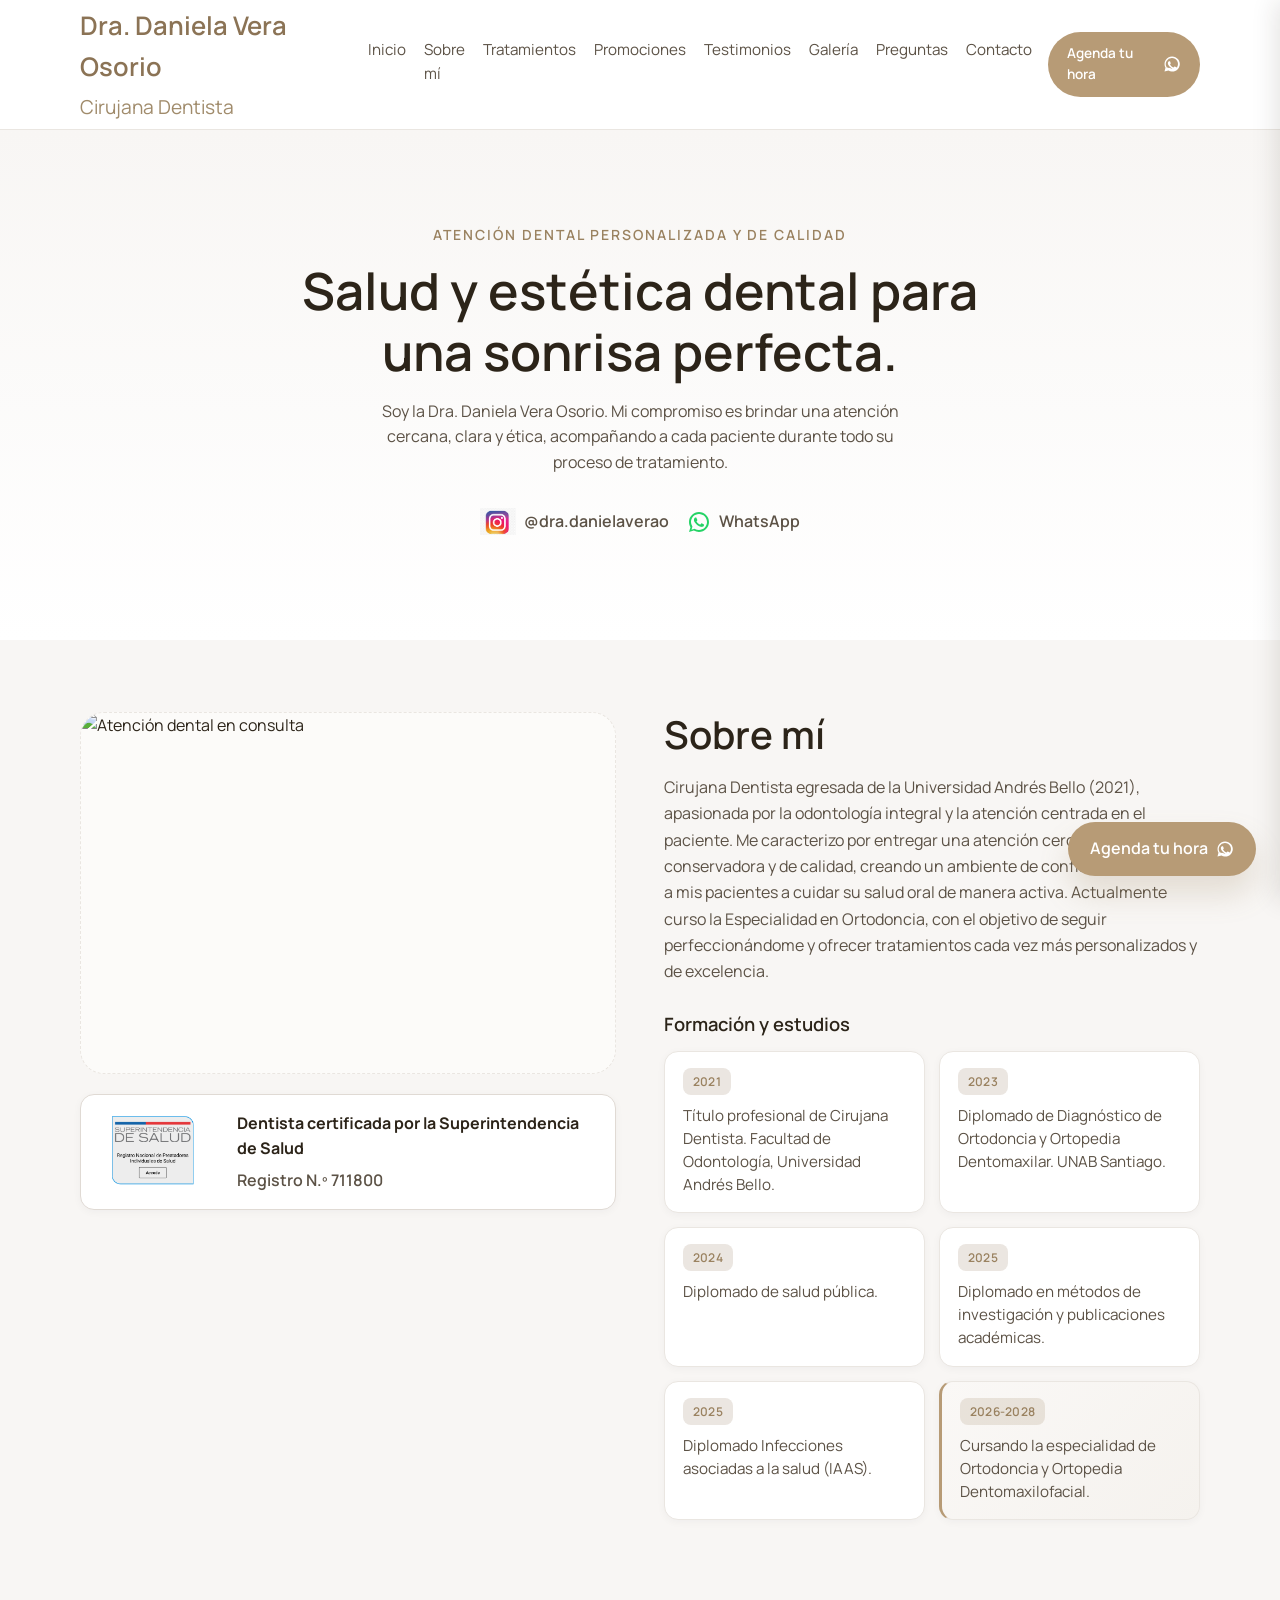
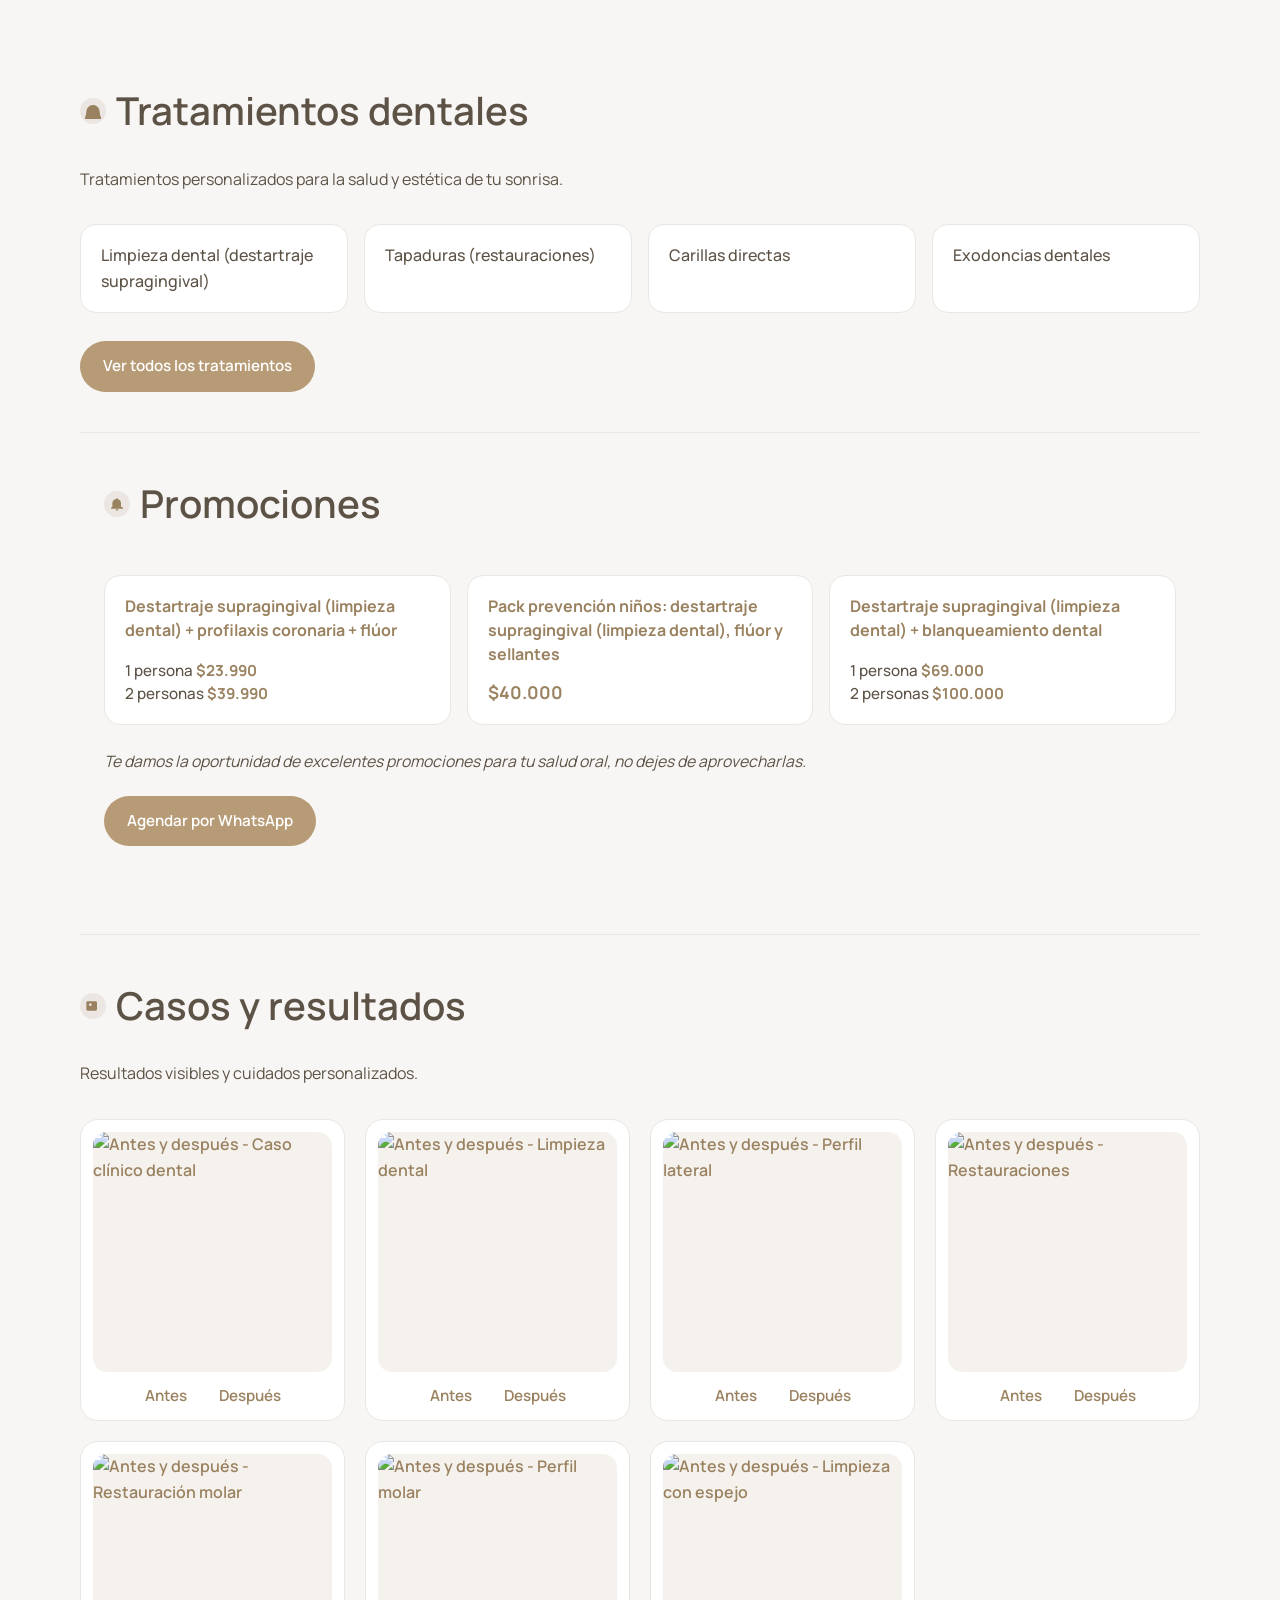
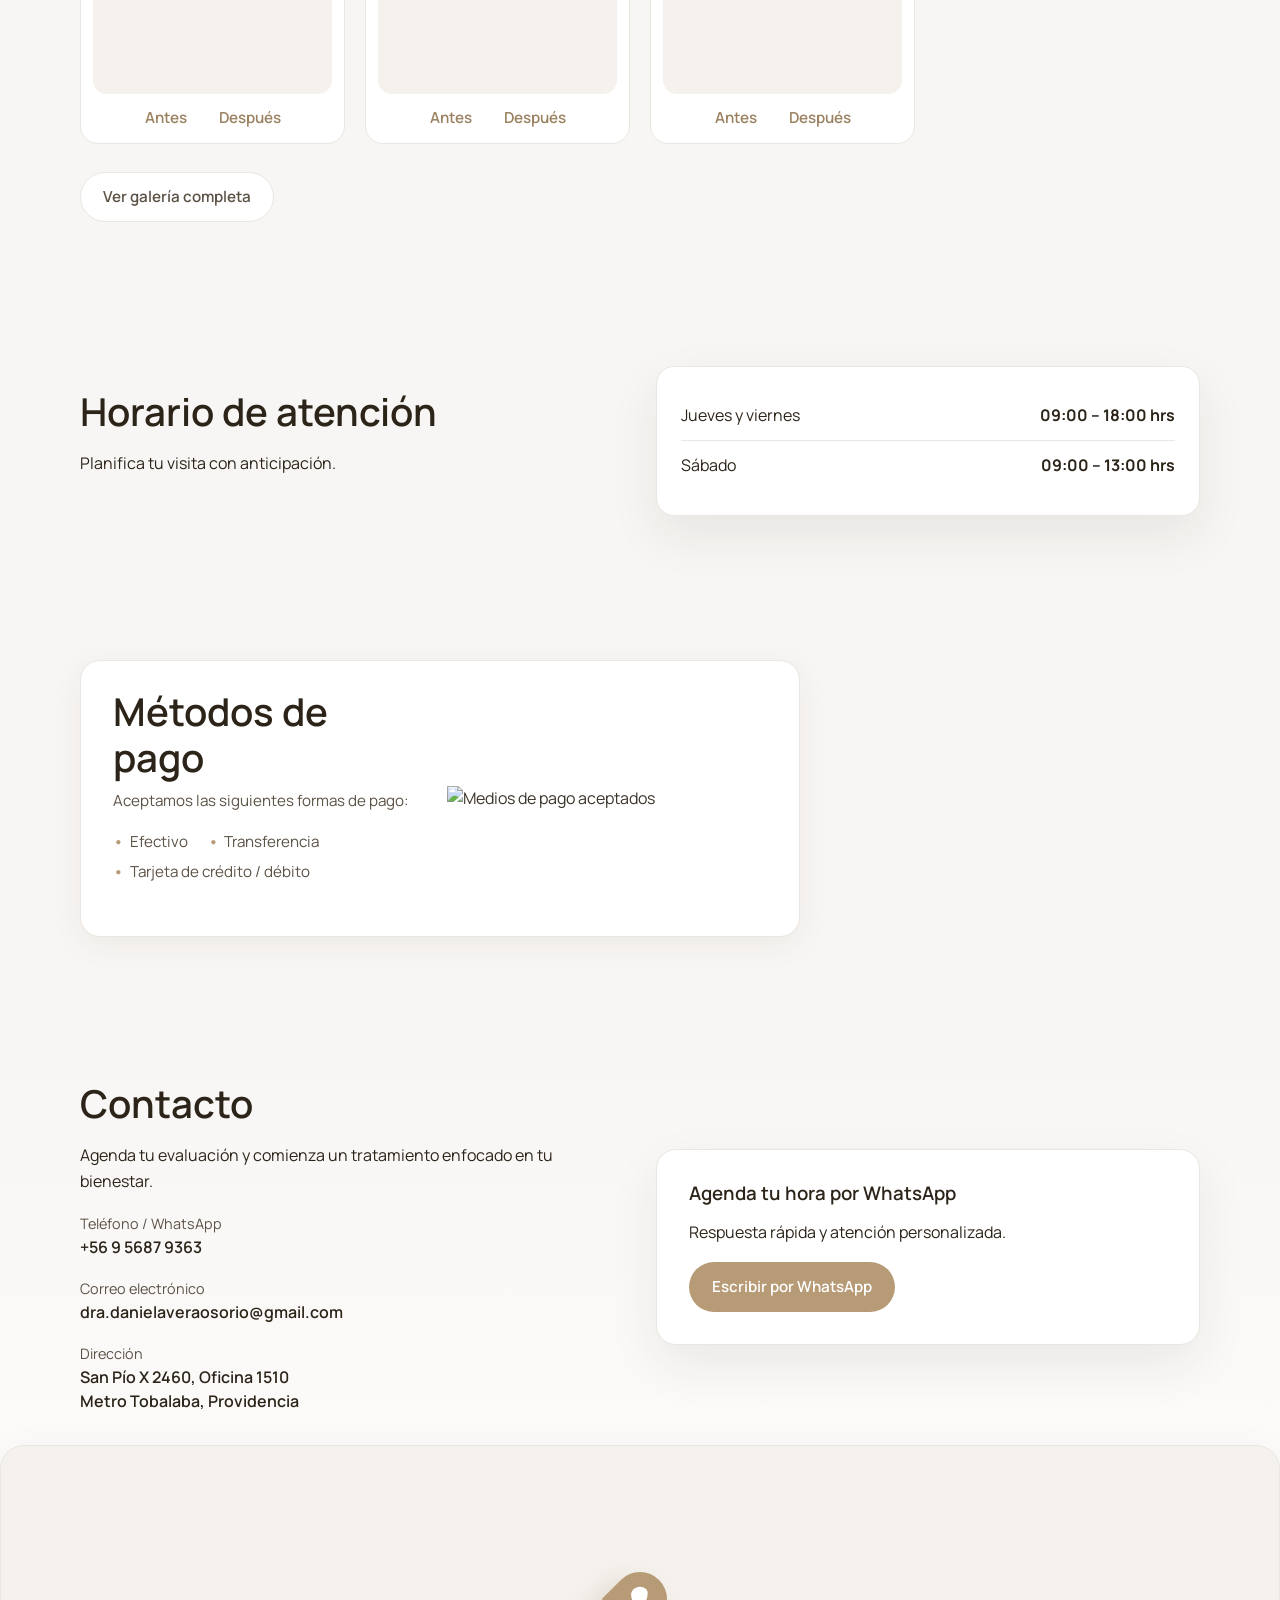
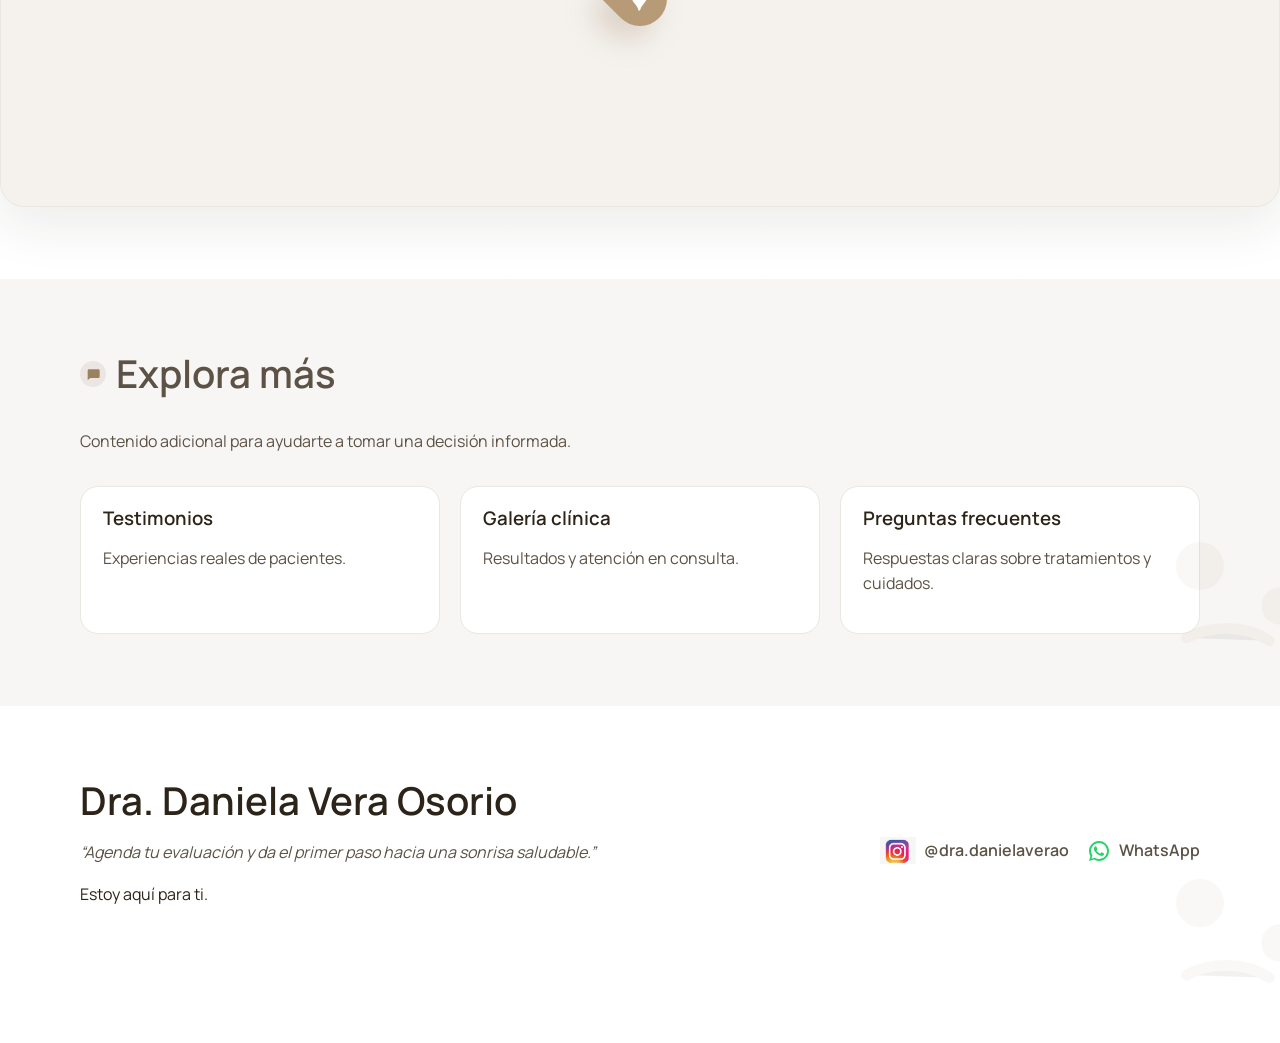
==== index.html @ 1c5f3fbe "Revert "Integrar reserva automática con Calendly en el sitio." This reverts commit 50132bf6c28accbcb" ====
<!doctype html>
<html lang="es">
  <head>
    <meta charset="utf-8" />
    <meta name="viewport" content="width=device-width, initial-scale=1" />
    <title>Dra. Daniela Vera Osorio | Cirujana Dentista</title>
    <meta
      name="description"
      content="Salud y estética dental. Reserva tu hora acá."
    />
    <!-- Open Graph / Redes sociales y WhatsApp -->
    <meta property="og:type" content="website" />
    <meta property="og:title" content="Dra. Daniela Vera Osorio | Cirujano Dentista" />
    <meta property="og:description" content="Salud y estética dental. Reserva tu hora acá." />
    <meta property="og:image" content="https://dra-daniela-vera.vercel.app/assets/favicon.png" />
    <meta property="og:url" content="https://dra-daniela-vera.vercel.app/" />
    <meta property="og:locale" content="es_CL" />
    <!-- Twitter Card -->
    <meta name="twitter:card" content="summary" />
    <meta name="twitter:title" content="Dra. Daniela Vera Osorio | Cirujano Dentista" />
    <meta name="twitter:description" content="Salud y estética dental. Reserva tu hora acá." />
    <meta name="twitter:image" content="https://dra-daniela-vera.vercel.app/assets/favicon.png" />
    <!-- Favicon para que aparezca en previews -->
    <link rel="icon" type="image/png" href="assets/favicon.png" />
    <link rel="icon" type="image/png" href="https://dra-daniela-vera.vercel.app/assets/favicon.png" />
    <link rel="preconnect" href="https://fonts.googleapis.com" />
    <link rel="preconnect" href="https://fonts.gstatic.com" crossorigin />
    <link
      href="https://fonts.googleapis.com/css2?family=Manrope:wght@300;400;500;600;700&display=swap"
      rel="stylesheet"
    />
    <link rel="stylesheet" href="styles.css" />
  </head>
  <body>
    <header class="site-header">
      <div class="container header-content">
        <a class="brand" href="index.html">
          <img src="assets/logo-dra-daniela-vera.png" alt="Dra. Daniela Vera Osorio - Cirujana Dentista" class="brand-logo" onerror="this.style.display='none';this.nextElementSibling.classList.add('brand-fallback--show');" />
          <span class="brand-fallback">
            <span class="brand-title">Dra. Daniela Vera Osorio</span>
            <span class="brand-subtitle">Cirujana Dentista</span>
          </span>
        </a>
        <button class="menu-toggle" type="button" aria-label="Abrir menú" aria-expanded="false">
          <span></span><span></span><span></span>
        </button>
        <nav class="nav-links">
          <a href="index.html">Inicio</a>
          <a href="#sobre-mi">Sobre mí</a>
          <a href="tratamientos.html">Tratamientos</a>
          <a href="#promociones">Promociones</a>
          <a href="testimonios.html">Testimonios</a>
          <a href="galeria.html">Galería</a>
          <a href="faq.html">Preguntas</a>
          <a href="#contacto">Contacto</a>
        </nav>
        <a
          class="btn btn-small"
          href="https://wa.me/56956879363?text=Hola%20Dra.%20Daniela%2C%20quisiera%20agendar%20una%20hora."
          target="_blank"
          rel="noopener"
        >
          Agenda tu hora
          <svg class="wa-icon" viewBox="0 0 24 24" aria-hidden="true">
            <path
              d="M12 2a10 10 0 0 0-8.7 14.9L2 22l5.3-1.4A10 10 0 1 0 12 2zm0 2a8 8 0 0 1 6.9 12l.2.4-3.4.9-.3-.2a6.8 6.8 0 0 1-7.1 0l-.3.2-3.4-.9.2-.4A8 8 0 0 1 12 4zm-2.5 4.8c-.2-.5-.4-.5-.7-.5h-.6c-.2 0-.5.1-.7.4-.3.3-1 1-1 2.4s1 2.8 1.2 3c.2.2 2 3.1 4.9 4.2 2.4.9 2.9.7 3.4.7.5 0 1.5-.6 1.7-1.2.2-.6.2-1.1.2-1.2 0-.1-.2-.2-.5-.4s-1.5-.7-1.7-.8c-.2-.1-.4-.1-.6.1-.2.2-.7.8-.8.9-.2.2-.4.2-.7.1-.3-.1-1.3-.5-2.4-1.5-.9-.8-1.5-1.7-1.7-2-.2-.3 0-.5.1-.7.1-.1.3-.4.4-.5.1-.2.2-.3.3-.5.1-.2 0-.4-.1-.6z"
            />
          </svg>
        </a>
      </div>
    </header>

    <main>
      <section class="hero">
        <div class="container hero-grid">
          <div class="hero-text">
            <p class="eyebrow">Atención dental personalizada y de calidad</p>
            <h1>Salud y estética dental para una sonrisa perfecta.</h1>
            <p class="lead">
              Soy la Dra. Daniela Vera Osorio. Mi compromiso es brindar una atención
              cercana, clara y ética, acompañando a cada paciente durante todo su proceso de tratamiento.
            </p>
            <div class="hero-actions socials">
              <a
                class="social-link social-link-instagram"
                href="https://www.instagram.com/dra.danielaverao/"
                target="_blank"
                rel="noopener"
                aria-label="Instagram @dra.danielaverao"
              >
                <img
                  src="assets/instagram.png"
                  alt=""
                  class="social-brand-icon"
                  width="36"
                  height="36"
                  aria-hidden="true"
                />
                @dra.danielaverao
              </a>
              <a
                class="social-link social-link-whatsapp"
                href="https://wa.me/56956879363?text=Hola%20Dra.%20Daniela%2C%20quisiera%20agendar%20una%20hora."
                target="_blank"
                rel="noopener"
                aria-label="WhatsApp"
              >
                <svg class="social-brand-icon" viewBox="0 0 24 24" aria-hidden="true">
                  <path
                    fill="#25D366"
                    d="M12 2C6.477 2 2 6.477 2 12c0 1.89.525 3.66 1.438 5.168L2 22l4.832-1.438A9.955 9.955 0 0012 22c5.523 0 10-4.477 10-10S17.523 2 12 2zm0 18a7.96 7.96 0 01-4.082-1.124l-.293-.174-3.097.924.924-3.097-.174-.293A7.96 7.96 0 014 12c0-4.411 3.589-8 8-8s8 3.589 8 8-3.589 8-8 8zm4.515-5.844c-.247-.124-1.468-.724-1.696-.806-.228-.083-.394-.124-.56.124-.165.247-.644.806-.789.972-.145.165-.291.186-.538.062-.247-.124-1.043-.384-1.987-1.224-.735-.654-1.232-1.462-1.377-1.709-.145-.247-.015-.381.109-.504.112-.112.247-.291.37-.437.124-.145.165-.247.247-.412.083-.165.041-.31-.021-.437-.062-.124-.56-1.349-.767-1.849-.202-.484-.407-.418-.56-.426h-.478c-.165 0-.437.062-.665.31-.228.247-.872.851-.872 2.074s.893 2.405 1.017 2.571c.124.165 1.757 2.686 4.257 3.768.595.257 1.059.411 1.42.526.596.19 1.138.163 1.567.099.478-.07 1.468-.599 1.675-1.178.207-.579.207-1.075.145-1.178-.062-.103-.228-.165-.475-.289z"
                  />
                </svg>
                WhatsApp
              </a>
            </div>
          </div>
        </div>
      </section>

      <section id="sobre-mi" class="section">
        <div class="container about-grid">
          <div class="about-image">
            <div class="image-frame">
              <img src="assets/foto-atendiendo.png" alt="Atención dental en consulta" />
            </div>
            <div class="credential credential-badge">
              <a
                class="credential-link"
                href="https://rnpi.superdesalud.gob.cl/"
                target="_blank"
                rel="noopener"
              >
                <img
                  src="assets/superintendencia-salud.png"
                  alt="Superintendencia de Salud - Registro Nacional de Prestadores Individuales"
                  class="credential-logo"
                  width="140"
                  height="140"
                />
                <div class="credential-text">
                  <strong>Dentista certificada por la Superintendencia de Salud</strong>
                  <span>Registro N.º 711800</span>
                </div>
              </a>
            </div>
          </div>
          <div class="about-text">
            <h2>Sobre mí</h2>
            <p class="about-intro">
              Cirujana Dentista egresada de la Universidad Andrés Bello (2021), apasionada por la
              odontología integral y la atención centrada en el paciente. Me caracterizo por entregar
              una atención cercana, conservadora y de calidad, creando un ambiente de confianza que
              motive a mis pacientes a cuidar su salud oral de manera activa. Actualmente curso la
              Especialidad en Ortodoncia, con el objetivo de seguir perfeccionándome y ofrecer
              tratamientos cada vez más personalizados y de excelencia.
            </p>
            <h3 class="studies-title">Formación y estudios</h3>
            <div class="studies-grid">
              <div class="study-card">
                <span class="study-year">2021</span>
                <p>Título profesional de Cirujana Dentista. Facultad de Odontología, Universidad Andrés Bello.</p>
              </div>
              <div class="study-card">
                <span class="study-year">2023</span>
                <p>Diplomado de Diagnóstico de Ortodoncia y Ortopedia Dentomaxilar. UNAB Santiago.</p>
              </div>
              <div class="study-card">
                <span class="study-year">2024</span>
                <p>Diplomado de salud pública.</p>
              </div>
              <div class="study-card">
                <span class="study-year">2025</span>
                <p>Diplomado en métodos de investigación y publicaciones académicas.</p>
              </div>
              <div class="study-card">
                <span class="study-year">2025</span>
                <p>Diplomado Infecciones asociadas a la salud (IAAS).</p>
              </div>
              <div class="study-card study-card--ongoing">
                <span class="study-year">2026-2028</span>
                <p>Cursando la especialidad de Ortodoncia y Ortopedia Dentomaxilofacial.</p>
              </div>
            </div>
          </div>
        </div>
      </section>

      <section id="tratamientos" class="section section-muted">
        <div class="container">
          <div class="section-header">
            <h2 class="section-title">
              <span class="section-icon" aria-hidden="true">
                <svg viewBox="0 0 24 24">
                  <path
                    d="M12 3c-4.2 0-8.2 2.8-9.4 6.9-1 3.2-.6 5.9-1.7 9.5-1.1 3.6-3.8 6.6-3.8 10.4 0 4.2 2.7 7.6 6.2 8.2 2.9.5 5.5-1.4 6.5-4.2l2.2-6 2.2 6c1.1 2.8 3.6 4.7 6.5 4.2 3.6-.7 6.2-4 6.2-8.2 0-3.8-2.7-6.8-3.8-10.4-1.1-3.6-.8-6.3-1.7-9.5C20.2 5.8 16.2 3 12 3z"
                  />
                </svg>
              </span>
              Tratamientos dentales
            </h2>
            <p>Tratamientos personalizados para la salud y estética de tu sonrisa.</p>
          </div>
          <div class="treatments-grid">
            <div class="treatment-card">Limpieza dental (destartraje supragingival)</div>
            <div class="treatment-card">Tapaduras (restauraciones)</div>
            <div class="treatment-card">Carillas directas</div>
            <div class="treatment-card">Exodoncias dentales</div>
          </div>
          <div class="section-actions">
            <a class="btn btn-primary" href="tratamientos.html">Ver todos los tratamientos</a>
          </div>

          <div id="promociones" class="promos-block">
            <div class="section-header">
              <h2 class="section-title">
                <span class="section-icon" aria-hidden="true">
                  <svg viewBox="0 0 24 24">
                    <path
                      d="M12 22c1.1 0 2-.9 2-2h-4c0 1.1.9 2 2 2zm6-6v-5c0-3.07-2.13-5.64-5-6.32V4c0-.55-.45-1-1-1s-1 .45-1 1v.68C7.13 5.36 5 7.92 5 11v5l-2 2v1h18v-1l-2-2z"
                    />
                  </svg>
                </span>
                Promociones
              </h2>
            </div>
            <div class="promos-grid">
              <article class="promo-card">
                <p class="promo-card-text">
                  Destartraje supragingival (limpieza dental) + profilaxis coronaria + flúor
                </p>
                <div class="promo-card-prices">
                  <p>1 persona <strong>$23.990</strong></p>
                  <p>2 personas <strong>$39.990</strong></p>
                </div>
              </article>
              <article class="promo-card">
                <p class="promo-card-text">
                  Pack prevención niños: destartraje supragingival (limpieza dental), flúor y sellantes
                </p>
                <p class="promo-card-price">$40.000</p>
              </article>
              <article class="promo-card">
                <p class="promo-card-text">
                  Destartraje supragingival (limpieza dental) + blanqueamiento dental
                </p>
                <div class="promo-card-prices">
                  <p>1 persona <strong>$69.000</strong></p>
                  <p>2 personas <strong>$100.000</strong></p>
                </div>
              </article>
            </div>
            <p class="promos-footer">
              Te damos la oportunidad de excelentes promociones para tu salud oral, no dejes de
              aprovecharlas.
            </p>
            <div class="promos-action">
              <a
                class="btn btn-primary"
                href="https://wa.me/56956879363?text=Hola%20Dra.%20Daniela%2C%20quisiera%20consultar%20por%20las%20promociones."
                target="_blank"
                rel="noopener"
              >
                Agendar por WhatsApp
              </a>
            </div>
          </div>

          <div class="home-gallery">
            <div class="section-header">
              <h2 class="section-title">
                <span class="section-icon" aria-hidden="true">
                  <svg viewBox="0 0 24 24">
                    <path
                      d="M4 5h12a2 2 0 0 1 2 2v10a2 2 0 0 1-2 2H4a2 2 0 0 1-2-2V7a2 2 0 0 1 2-2zm4 3a2 2 0 1 0 0 4 2 2 0 0 0 0-4zm-4 9l4-4 3 3 4-5 3 3v3H4z"
                    />
                  </svg>
                </span>
                Casos y resultados
              </h2>
              <p>Resultados visibles y cuidados personalizados.</p>
            </div>
            <div class="gallery-grid">
              <div class="gallery-card gallery-card--single">
                <div class="gallery-image gallery-image--single gallery-image--contain gallery-image--centered gallery-image--clickable">
                  <img src="assets/antes-despues.png" alt="Antes y después - Caso clínico dental" />
                </div>
                <div class="gallery-labels">
                  <span class="gallery-label">Antes</span>
                  <span class="gallery-label">Después</span>
                </div>
              </div>
              <div class="gallery-card gallery-card--single">
                <div class="gallery-image gallery-image--single gallery-image--contain gallery-image--centered gallery-image--clickable">
                  <img src="assets/limpieza-antes-despues.png" alt="Antes y después - Limpieza dental" />
                </div>
                <div class="gallery-labels">
                  <span class="gallery-label">Antes</span>
                  <span class="gallery-label">Después</span>
                </div>
              </div>
              <div class="gallery-card gallery-card--single">
                <div class="gallery-image gallery-image--single gallery-image--contain gallery-image--centered gallery-image--clickable">
                  <img src="assets/caso-perfil-lateral.png" alt="Antes y después - Perfil lateral" />
                </div>
                <div class="gallery-labels">
                  <span class="gallery-label">Antes</span>
                  <span class="gallery-label">Después</span>
                </div>
              </div>
              <div class="gallery-card gallery-card--single">
                <div class="gallery-image gallery-image--single gallery-image--contain gallery-image--centered gallery-image--clickable">
                  <img src="assets/caso-restauraciones.png" alt="Antes y después - Restauraciones" />
                </div>
                <div class="gallery-labels">
                  <span class="gallery-label">Antes</span>
                  <span class="gallery-label">Después</span>
                </div>
              </div>
              <div class="gallery-card gallery-card--single">
                <div class="gallery-image gallery-image--single gallery-image--contain gallery-image--centered gallery-image--clickable">
                  <img src="assets/caso-restauracion-molar.png" alt="Antes y después - Restauración molar" />
                </div>
                <div class="gallery-labels">
                  <span class="gallery-label">Antes</span>
                  <span class="gallery-label">Después</span>
                </div>
              </div>
              <div class="gallery-card gallery-card--single">
                <div class="gallery-image gallery-image--single gallery-image--contain gallery-image--centered gallery-image--clickable">
                  <img src="assets/caso-perfil-molar.png" alt="Antes y después - Perfil molar" />
                </div>
                <div class="gallery-labels">
                  <span class="gallery-label">Antes</span>
                  <span class="gallery-label">Después</span>
                </div>
              </div>
              <div class="gallery-card gallery-card--single">
                <div class="gallery-image gallery-image--single gallery-image--contain gallery-image--centered gallery-image--clickable">
                  <img src="assets/caso-espejo-limpieza.png" alt="Antes y después - Limpieza con espejo" />
                </div>
                <div class="gallery-labels">
                  <span class="gallery-label">Antes</span>
                  <span class="gallery-label">Después</span>
                </div>
              </div>
            </div>
            <div class="section-actions">
              <a class="btn btn-ghost" href="galeria.html">Ver galería completa</a>
            </div>
          </div>
        </div>
      </section>

      <section id="horario" class="section">
        <div class="container schedule-grid">
          <div>
            <h2>Horario de atención</h2>
            <p>Planifica tu visita con anticipación.</p>
          </div>
          <div class="schedule-card">
            <div class="schedule-row">
              <span>Jueves y viernes</span>
              <strong>09:00 – 18:00 hrs</strong>
            </div>
            <div class="schedule-row">
              <span>Sábado</span>
              <strong>09:00 – 13:00 hrs</strong>
            </div>
          </div>
        </div>
      </section>

      <section id="metodos-pago" class="section">
        <div class="container">
          <div class="payment-block">
            <div class="payment-content">
              <div>
                <h2 class="section-title">Métodos de pago</h2>
                <p class="payment-intro">Aceptamos las siguientes formas de pago:</p>
                <ul class="payment-list">
                  <li>Efectivo</li>
                  <li>Transferencia</li>
                  <li>Tarjeta de crédito / débito</li>
                </ul>
              </div>
              <div class="payment-logos" aria-hidden="true">
                <img src="assets/Mediosdepago.png" alt="Medios de pago aceptados" />
              </div>
            </div>
          </div>
        </div>
      </section>

      <section id="contacto" class="section section-cta">
        <div class="container contact-grid">
          <div>
            <h2>Contacto</h2>
            <p>
              Agenda tu evaluación y comienza un tratamiento enfocado en tu bienestar.
            </p>
            <div class="contact-list">
              <div>
                <span>Teléfono / WhatsApp</span>
                <a href="https://wa.me/56956879363" target="_blank" rel="noopener">
                  +56 9 5687 9363
                </a>
              </div>
              <div>
                <span>Correo electrónico</span>
                <a href="mailto:dra.danielaveraosorio@gmail.com">dra.danielaveraosorio@gmail.com</a>
              </div>
              <div>
                <span>Dirección</span>
                <address>
                  San Pío X 2460, Oficina 1510<br />
                  Metro Tobalaba, Providencia
                </address>
              </div>
            </div>
          </div>
          <div class="cta-card">
            <h3>Agenda tu hora por WhatsApp</h3>
            <p>Respuesta rápida y atención personalizada.</p>
            <a
              class="btn btn-primary"
              href="https://wa.me/56956879363?text=Hola%20Dra.%20Daniela%2C%20quisiera%20agendar%20una%20hora."
              target="_blank"
              rel="noopener"
            >
              Escribir por WhatsApp
            </a>
          </div>
        </div>
        <div class="map-card">
          <div class="map-frame">
            <iframe
              title="Mapa consulta dental"
              src="https://www.google.com/maps?q=San%20Pio%20X%202460%20Oficina%201510%20Providencia&output=embed"
              loading="lazy"
              referrerpolicy="no-referrer-when-downgrade"
            ></iframe>
            <div class="map-marker" aria-hidden="true">
              <svg viewBox="0 0 64 64">
                <path
                  d="M32 6c-10.5 0-19 7.7-19 17.2 0 8.1 4.7 14.6 8.5 19.5 3.4 4.4 6.1 8.6 7.4 13.4.2.7.9 1.1 1.6 1.1s1.4-.5 1.6-1.1c1.3-4.8 4-9 7.4-13.4 3.8-4.9 8.5-11.4 8.5-19.5C51 13.7 42.5 6 32 6z"
                />
                <path
                  d="M24 26c0-4.4 3.6-8 8-8s8 3.6 8 8-3.6 8-8 8-8-3.6-8-8z"
                />
              </svg>
            </div>
          </div>
        </div>
      </section>

      <section class="section explore">
        <div class="container">
          <div class="section-header">
            <h2 class="section-title">
              <span class="section-icon" aria-hidden="true">
                <svg viewBox="0 0 24 24">
                  <path
                    d="M4 5h16a2 2 0 0 1 2 2v9a2 2 0 0 1-2 2H8l-4 3V7a2 2 0 0 1 2-2z"
                  />
                </svg>
              </span>
              Explora más
            </h2>
            <p>Contenido adicional para ayudarte a tomar una decisión informada.</p>
          </div>
          <div class="cards-grid">
            <a class="info-card" href="testimonios.html">
              <h3>Testimonios</h3>
              <p>Experiencias reales de pacientes.</p>
            </a>
            <a class="info-card" href="galeria.html">
              <h3>Galería clínica</h3>
              <p>Resultados y atención en consulta.</p>
            </a>
            <a class="info-card" href="faq.html">
              <h3>Preguntas frecuentes</h3>
              <p>Respuestas claras sobre tratamientos y cuidados.</p>
            </a>
          </div>
        </div>
      </section>

      <section class="section closing">
        <div class="container closing-content">
          <div>
            <h2>Dra. Daniela Vera Osorio</h2>
            <p class="closing-quote">
              “Agenda tu evaluación y da el primer paso hacia una sonrisa saludable.”
            </p>
            <p>Estoy aquí para ti.</p>
          </div>
          <div class="socials">
            <a
              class="social-link social-link-instagram"
              href="https://www.instagram.com/dra.danielaverao/"
              target="_blank"
              rel="noopener"
              aria-label="Instagram @dra.danielaverao"
            >
              <img
                src="assets/instagram.png"
                alt=""
                class="social-brand-icon"
                width="36"
                height="36"
                aria-hidden="true"
              />
              @dra.danielaverao
            </a>
            <a
              class="social-link social-link-whatsapp"
              href="https://wa.me/56956879363"
              target="_blank"
              rel="noopener"
              aria-label="WhatsApp"
            >
              <svg class="social-brand-icon" viewBox="0 0 24 24" aria-hidden="true">
                <path
                  fill="#25D366"
                  d="M12 2C6.477 2 2 6.477 2 12c0 1.89.525 3.66 1.438 5.168L2 22l4.832-1.438A9.955 9.955 0 0012 22c5.523 0 10-4.477 10-10S17.523 2 12 2zm0 18a7.96 7.96 0 01-4.082-1.124l-.293-.174-3.097.924.924-3.097-.174-.293A7.96 7.96 0 014 12c0-4.411 3.589-8 8-8s8 3.589 8 8-3.589 8-8 8zm4.515-5.844c-.247-.124-1.468-.724-1.696-.806-.228-.083-.394-.124-.56.124-.165.247-.644.806-.789.972-.145.165-.291.186-.538.062-.247-.124-1.043-.384-1.987-1.224-.735-.654-1.232-1.462-1.377-1.709-.145-.247-.015-.381.109-.504.112-.112.247-.291.37-.437.124-.145.165-.247.247-.412.083-.165.041-.31-.021-.437-.062-.124-.56-1.349-.767-1.849-.202-.484-.407-.418-.56-.426h-.478c-.165 0-.437.062-.665.31-.228.247-.872.851-.872 2.074s.893 2.405 1.017 2.571c.124.165 1.757 2.686 4.257 3.768.595.257 1.059.411 1.42.526.596.19 1.138.163 1.567.099.478-.07 1.468-.599 1.675-1.178.207-.579.207-1.075.145-1.178-.062-.103-.228-.165-.475-.289z"
                />
              </svg>
              WhatsApp
            </a>
          </div>
        </div>
      </section>
    </main>

    <a
      class="whatsapp-float"
      href="https://wa.me/56956879363?text=Hola%20Dra.%20Daniela%2C%20quisiera%20agendar%20una%20hora."
      target="_blank"
      rel="noopener"
    >
      Agenda tu hora
      <svg class="wa-icon" viewBox="0 0 24 24" aria-hidden="true">
        <path
          d="M12 2a10 10 0 0 0-8.7 14.9L2 22l5.3-1.4A10 10 0 1 0 12 2zm0 2a8 8 0 0 1 6.9 12l.2.4-3.4.9-.3-.2a6.8 6.8 0 0 1-7.1 0l-.3.2-3.4-.9.2-.4A8 8 0 0 1 12 4zm-2.5 4.8c-.2-.5-.4-.5-.7-.5h-.6c-.2 0-.5.1-.7.4-.3.3-1 1-1 2.4s1 2.8 1.2 3c.2.2 2 3.1 4.9 4.2 2.4.9 2.9.7 3.4.7.5 0 1.5-.6 1.7-1.2.2-.6.2-1.1.2-1.2 0-.1-.2-.2-.5-.4s-1.5-.7-1.7-.8c-.2-.1-.4-.1-.6.1-.2.2-.7.8-.8.9-.2.2-.4.2-.7.1-.3-.1-1.3-.5-2.4-1.5-.9-.8-1.5-1.7-1.7-2-.2-.3 0-.5.1-.7.1-.1.3-.4.4-.5.1-.2.2-.3.3-.5.1-.2 0-.4-.1-.6z"
        />
      </svg>
    </a>

    <div class="sidebar-overlay" id="sidebarOverlay" aria-hidden="true"></div>
    <aside class="sidebar" id="sidebar" aria-hidden="true">
      <button class="sidebar-close" type="button" aria-label="Cerrar menú">&times;</button>
      <nav class="sidebar-nav">
        <a href="index.html">Inicio</a>
        <a href="index.html#sobre-mi">Sobre mí</a>
        <a href="tratamientos.html">Tratamientos</a>
        <a href="index.html#promociones">Promociones</a>
        <a href="testimonios.html">Testimonios</a>
        <a href="galeria.html">Galería</a>
        <a href="faq.html">Preguntas</a>
        <a href="index.html#contacto">Contacto</a>
      </nav>
      <a class="btn btn-primary sidebar-whatsapp" href="https://wa.me/56956879363?text=Hola%20Dra.%20Daniela%2C%20quisiera%20agendar%20una%20hora." target="_blank" rel="noopener">Agenda tu hora<svg class="wa-icon" viewBox="0 0 24 24" aria-hidden="true"><path d="M12 2a10 10 0 0 0-8.7 14.9L2 22l5.3-1.4A10 10 0 1 0 12 2zm0 2a8 8 0 0 1 6.9 12l.2.4-3.4.9-.3-.2a6.8 6.8 0 0 1-7.1 0l-.3.2-3.4-.9.2-.4A8 8 0 0 1 12 4zm-2.5 4.8c-.2-.5-.4-.5-.7-.5h-.6c-.2 0-.5.1-.7.4-.3.3-1 1-1 2.4s1 2.8 1.2 3c.2.2 2 3.1 4.9 4.2 2.4.9 2.9.7 3.4.7.5 0 1.5-.6 1.7-1.2.2-.6.2-1.1.2-1.2 0-.1-.2-.2-.5-.4s-1.5-.7-1.7-.8c-.2-.1-.4-.1-.6.1-.2.2-.7.8-.8.9-.2.2-.4.2-.7.1-.3-.1-1.3-.5-2.4-1.5-.9-.8-1.5-1.7-1.7-2-.2-.3 0-.5.1-.7.1-.1.3-.4.4-.5.1-.2.2-.3.3-.5.1-.2 0-.4-.1-.6z"/></svg></a>
    </aside>

    <div class="lightbox" id="lightbox" aria-hidden="true">
      <button class="lightbox-close" type="button" aria-label="Cerrar">&times;</button>
      <div class="lightbox-content">
        <img src="" alt="" class="lightbox-img" id="lightboxImg" draggable="false" />
      </div>
    </div>

    <script src="script.js"></script>
    <script src="galeria.js"></script>
  </body>
</html>
---- styles.css ----
:root {
  color-scheme: light;
  --white: #ffffff;
  --ink: #2c2419;
  --slate: #5c5246;
  --muted: #f8f6f4;
  --accent: #b79b76;
  --accent-dark: #9a8260;
  --calipso: #8b7355;
  --calipso-light: #a08b6b;
  --line: #eae6e1;
  --beige-subtle: #ebe6e1;
  --beige-bg: #f5f2ee;
  --shadow: 0 20px 50px rgba(44, 36, 25, 0.08);
  --tooth-tile: url("assets/dientes-patron.png");
  --tooth-tile-size: 400px;
  --tooth-opacity: 0.25;
}

*,
*::before,
*::after {
  box-sizing: border-box;
}

body {
  margin: 0;
  font-family: "Manrope", system-ui, -apple-system, sans-serif;
  color: var(--ink);
  background: var(--muted);
  line-height: 1.6;
  scroll-behavior: smooth;
}

a {
  color: inherit;
  text-decoration: none;
}

img {
  max-width: 100%;
  display: block;
}

.container {
  width: min(1120px, 92%);
  margin: 0 auto;
}

/* Barra superior de contacto */
.top-bar {
  background: var(--accent);
  color: var(--white);
  font-size: 0.875rem;
  padding: 8px 0;
}

.top-bar a {
  color: var(--white);
  text-decoration: none;
  transition: opacity 0.2s ease;
}

.top-bar a:hover {
  opacity: 0.9;
  text-decoration: underline;
}

.top-bar-content {
  display: flex;
  align-items: center;
  justify-content: space-between;
  flex-wrap: wrap;
  gap: 12px 24px;
}

@media (max-width: 768px) {
  .top-bar {
    font-size: 0.8rem;
    padding: 6px 0;
  }

  .top-bar-content {
    justify-content: center;
    text-align: center;
  }
}

.site-header {
  position: sticky;
  top: 0;
  z-index: 10;
  background: var(--white);
  border-bottom: 1px solid var(--line);
}

.site-header .container {
  width: min(1120px, 97%);
}

.header-content {
  display: flex;
  align-items: center;
  justify-content: space-between;
  padding: 6px 0;
  gap: 16px;
  overflow: visible;
}

.brand {
  display: block;
  text-decoration: none;
  color: inherit;
  align-self: center;
}

.brand-logo {
  display: block;
  height: 64px;
  width: auto;
  max-width: 280px;
  object-fit: contain;
  object-position: left center;
}

.brand-fallback {
  display: none;
  flex-direction: column;
  gap: 4px;
}

.brand-fallback--show {
  display: flex;
}

@media (max-width: 768px) {
  .header-content {
    padding: 4px 0;
  }
  .brand-logo {
    height: 52px;
    max-width: 220px;
  }
}

.brand-title {
  font-weight: 600;
  font-size: 1.6rem;
  color: var(--calipso);
}

.brand-subtitle {
  font-size: 1.2rem;
  color: var(--calipso-light);
}

.nav-links {
  display: flex;
  gap: 18px;
  font-size: 0.95rem;
  color: var(--slate);
}

.nav-links a {
  padding-bottom: 2px;
  border-bottom: 2px solid transparent;
  transition: border-color 0.2s ease, color 0.2s ease;
}

.nav-links a:hover {
  color: var(--ink);
  border-color: var(--accent);
}

.nav-links a.is-active {
  color: var(--ink);
  border-color: var(--accent);
}

.hero {
  position: relative;
  padding: 80px 0 72px;
  background: linear-gradient(180deg, var(--muted) 0%, var(--white) 100%);
  overflow: hidden;
}

.hero::before {
  content: "";
  position: absolute;
  inset: -18%;
  background-image: var(--tooth-tile);
  background-size: var(--tooth-tile-size);
  background-repeat: repeat;
  background-position: 0 0;
  opacity: 0.2;
  pointer-events: none;
  z-index: 0;
  transform-origin: center;
  animation: tooth-drift 18s ease-in-out infinite;
}

.hero::after {
  content: none;
}

.hero .container {
  position: relative;
  z-index: 1;
}

.hero-grid {
  display: grid;
  grid-template-columns: 1fr;
  gap: 48px;
  align-items: center;
  text-align: center;
}

.hero-text {
  max-width: 720px;
  margin: 0 auto;
}

.hero .lead {
  font-size: 1rem;
  margin-left: auto;
  margin-right: auto;
  margin-bottom: 24px;
  text-align: center;
}

.eyebrow {
  text-transform: uppercase;
  letter-spacing: 2px;
  font-size: 0.875rem;
  color: var(--accent-dark);
  font-weight: 600;
}

h1,
h2,
h3 {
  font-weight: 600;
  line-height: 1.2;
  margin: 0 0 16px;
}

h1 {
  font-size: clamp(2.4rem, 4vw, 3.4rem);
}

h2 {
  font-size: clamp(1.8rem, 3vw, 2.4rem);
}

.lead {
  font-size: 1.1rem;
  color: var(--slate);
  max-width: 520px;
}

.hero-actions {
  display: flex;
  gap: 16px;
  flex-wrap: wrap;
  margin: 28px 0;
  justify-content: center;
}

.btn {
  display: inline-flex;
  align-items: center;
  justify-content: center;
  padding: 12px 22px;
  border-radius: 999px;
  border: 1px solid transparent;
  font-weight: 600;
  font-size: 0.95rem;
  transition: transform 0.2s ease, box-shadow 0.2s ease, background 0.2s ease;
}

.btn:hover {
  transform: translateY(-1px);
  box-shadow: 0 12px 24px rgba(155, 130, 96, 0.25);
}

.btn-primary {
  background: var(--accent);
  color: var(--white);
}

.btn-ghost {
  border-color: var(--line);
  color: var(--slate);
  background: var(--white);
}

.btn-small {
  background: var(--accent);
  color: var(--white);
  padding: 10px 18px;
  font-size: 0.85rem;
}

.hero-badges {
  display: flex;
  gap: 16px;
  flex-wrap: wrap;
}

.badge {
  border: 1px solid var(--line);
  border-radius: 16px;
  padding: 14px 18px;
  min-width: 200px;
  background: var(--white);
}

.badge span {
  display: block;
  font-size: 0.85rem;
  color: var(--slate);
}

.badge strong {
  display: block;
  font-size: 0.95rem;
}

.hero-card {
  background: var(--white);
  padding: 28px;
  border-radius: 24px;
  box-shadow: var(--shadow);
  border: 1px solid var(--line);
}

.hero-image {
  aspect-ratio: 3 / 4;
  border-radius: 18px;
  background: linear-gradient(160deg, #e8e2dc 0%, #f5f2ee 100%);
  overflow: hidden;
}

.hero-image img {
  width: 100%;
  height: 100%;
  object-fit: cover;
  display: block;
}

.hero-card-info {
  margin-top: 18px;
  color: var(--slate);
}

.section {
  position: relative;
  padding: 72px 0;
}

#sobre-mi,
#tratamientos,
#horario,
#metodos-pago,
#contacto {
  position: relative;
  overflow: hidden;
}

#sobre-mi::before,
#tratamientos::before,
#horario::before,
#metodos-pago::before,
#contacto::before,
#sobre-mi::after,
#tratamientos::after,
#horario::after,
#metodos-pago::after,
#contacto::after {
  content: none;
}

#sobre-mi > .container,
#tratamientos > .container,
#horario > .container,
#metodos-pago > .container,
#contacto > .container,
#contacto > .map-card {
  position: relative;
  z-index: 1;
}

.section::after {
  content: "";
  position: absolute;
  right: -40px;
  bottom: 20px;
  width: 160px;
  height: 160px;
  opacity: 0.05;
  background-repeat: no-repeat;
  background-size: contain;
  background-image: url("data:image/svg+xml,%3Csvg xmlns='http://www.w3.org/2000/svg' viewBox='0 0 120 120'%3E%3Ccircle cx='30' cy='30' r='18' fill='%239a8260'/%3E%3Ccircle cx='90' cy='60' r='14' fill='%239a8260'/%3E%3Cpath d='M20 84c18-10 44-10 62 2' stroke='%239a8260' stroke-width='8' stroke-linecap='round'/%3E%3C/svg%3E");
  pointer-events: none;
}

.section-muted::after {
  left: -40px;
  right: auto;
  top: 10px;
}

.section-muted {
  background: var(--muted);
}

.section-header {
  max-width: 520px;
  margin-bottom: 32px;
  color: var(--slate);
}

.section-title {
  display: inline-flex;
  align-items: center;
  gap: 10px;
}

.section-icon {
  width: 26px;
  height: 26px;
  display: inline-flex;
  align-items: center;
  justify-content: center;
  border-radius: 999px;
  background: var(--beige-subtle);
  color: var(--accent-dark);
}

.section-icon svg {
  width: 16px;
  height: 16px;
  fill: currentColor;
}

.section-actions {
  margin-top: 28px;
}

.page-hero {
  padding: 80px 0 48px;
  background: linear-gradient(180deg, var(--muted) 0%, var(--white) 100%);
}

.page-lead {
  font-size: 1.05rem;
  color: var(--slate);
  max-width: 640px;
}

.cards-grid {
  display: grid;
  grid-template-columns: repeat(auto-fit, minmax(220px, 1fr));
  gap: 20px;
}

.info-card {
  background: var(--white);
  border-radius: 18px;
  border: 1px solid var(--line);
  padding: 20px 22px;
  color: var(--slate);
  transition: transform 0.2s ease, box-shadow 0.2s ease;
}

.info-card h3 {
  color: var(--ink);
  margin-top: 0;
}

.info-card:hover {
  transform: translateY(-2px);
  box-shadow: var(--shadow);
}

.list {
  margin: 12px 0 0;
  padding-left: 18px;
  color: var(--slate);
}

.list li {
  margin-bottom: 8px;
}

.trust-grid {
  display: grid;
  grid-template-columns: repeat(auto-fit, minmax(220px, 1fr));
  gap: 18px;
}

.trust-card {
  background: var(--white);
  border-radius: 16px;
  border: 1px solid var(--line);
  padding: 18px;
  color: var(--slate);
}

.cta-inline {
  display: flex;
  align-items: center;
  justify-content: space-between;
  gap: 24px;
  flex-wrap: wrap;
}

.testimonials-grid {
  display: grid;
  grid-template-columns: repeat(auto-fit, minmax(240px, 1fr));
  gap: 20px;
}

.testimonial-card {
  background: var(--white);
  border: 1px solid var(--line);
  border-radius: 18px;
  padding: 22px;
  color: var(--slate);
}

.testimonial-card span {
  display: block;
  margin-top: 16px;
  font-weight: 600;
  color: var(--ink);
}

.home-gallery {
  margin-top: 56px;
  padding-top: 48px;
  border-top: 1px solid var(--line);
}

.home-gallery .section-header {
  max-width: none;
}

.promos-section {
  padding-top: 0;
}

.promos-block {
  position: relative;
  overflow: hidden;
  margin-top: 40px;
  padding: 48px 24px 32px;
  border-top: 1px solid var(--line);
}

.promos-block::before {
  content: "";
  position: absolute;
  inset: -18%;
  background-image: var(--tooth-tile);
  background-size: var(--tooth-tile-size);
  background-repeat: repeat;
  background-position: 0 0;
  opacity: 0.18;
  pointer-events: none;
  z-index: 0;
  transform-origin: center;
  animation: tooth-drift 18s ease-in-out infinite;
}

.promos-block > * {
  position: relative;
  z-index: 1;
}

.promos-grid {
  display: grid;
  grid-template-columns: repeat(auto-fit, minmax(220px, 1fr));
  gap: 16px;
}

.promo-card {
  display: flex;
  flex-direction: column;
  gap: 12px;
  background: var(--white);
  padding: 18px 20px;
  border-radius: 16px;
  border: 1px solid var(--line);
  font-weight: 500;
  color: var(--slate);
}

.promo-card-text {
  margin: 0;
  line-height: 1.5;
  color: var(--accent-dark);
  font-weight: 700;
}

.promo-card-price {
  margin: auto 0 0;
  font-size: 1.1rem;
  font-weight: 700;
  color: var(--accent-dark);
}

.promo-card-prices {
  margin-top: auto;
}

.promo-card-prices p {
  margin: 0;
  font-size: 0.95rem;
  line-height: 1.5;
}

.promo-card-prices strong {
  font-weight: 700;
  color: var(--accent-dark);
}

.promos-footer {
  margin: 24px 0 0;
  color: var(--slate);
  font-size: 0.98rem;
  line-height: 1.6;
  font-style: italic;
}

.promos-action {
  display: flex;
  justify-content: flex-start;
  margin-top: 22px;
}

.gallery-grid {
  display: grid;
  grid-template-columns: repeat(auto-fit, minmax(240px, 1fr));
  gap: 20px;
}

.gallery-card {
  background: var(--white);
  border: 1px solid var(--line);
  border-radius: 18px;
  padding: 12px;
  color: var(--slate);
}

.gallery-image {
  border-radius: 14px;
  background: var(--beige-bg);
  height: 120px;
  display: grid;
  place-items: center;
  margin-bottom: 12px;
  font-weight: 600;
  color: var(--accent-dark);
  overflow: hidden;
}

.gallery-image img {
  width: 100%;
  height: 100%;
  object-fit: cover;
  display: block;
}

.gallery-image--single {
  height: 240px;
}

.gallery-card--single .gallery-image--single {
  margin-bottom: 10px;
}

.gallery-image--contain img {
  object-fit: contain;
}

.gallery-image--centered {
  display: flex;
  align-items: center;
  justify-content: center;
  padding: 0;
}

.gallery-image--centered img {
  object-fit: contain;
  object-position: center;
  max-width: 100%;
  max-height: 100%;
  margin: auto;
}

.gallery-labels {
  display: flex;
  justify-content: center;
  gap: 2rem;
  margin-top: 12px;
  font-weight: 600;
  color: var(--accent-dark);
}

.gallery-label {
  font-size: 0.95rem;
}

.gallery-images {
  display: grid;
  gap: 10px;
  margin-bottom: 12px;
  border-radius: 14px;
  overflow: hidden;
}

.gallery-images--pair {
  grid-template-columns: 1fr 1fr;
  height: 240px;
}

.gallery-images img {
  width: 100%;
  height: 100%;
  object-fit: cover;
  display: block;
}

.gallery-note {
  margin-top: 20px;
  color: var(--slate);
}

.gallery-image--clickable,
.gallery-img-clickable {
  cursor: zoom-in;
}

/* Lightbox con zoom y pan */
.lightbox {
  position: fixed;
  inset: 0;
  z-index: 9999;
  background: rgba(44, 36, 25, 0.92);
  display: flex;
  align-items: center;
  justify-content: center;
  opacity: 0;
  visibility: hidden;
  transition: opacity 0.25s, visibility 0.25s;
}

.lightbox.is-open {
  opacity: 1;
  visibility: visible;
}

.lightbox-close {
  position: absolute;
  top: 20px;
  right: 20px;
  width: 48px;
  height: 48px;
  border: none;
  background: rgba(255, 255, 255, 0.15);
  color: white;
  font-size: 28px;
  line-height: 1;
  cursor: pointer;
  border-radius: 50%;
  z-index: 10001;
  transition: background 0.2s;
}

.lightbox-close:hover {
  background: rgba(255, 255, 255, 0.25);
}

.lightbox-content {
  width: 100%;
  height: 100%;
  overflow: hidden;
  display: flex;
  align-items: center;
  justify-content: center;
  padding: 60px 20px 20px;
  cursor: grab;
  touch-action: none;
}

.lightbox-content:active {
  cursor: grabbing;
}

.lightbox-img {
  max-width: 90vw;
  max-height: calc(100vh - 80px);
  object-fit: contain;
  user-select: none;
  transform-origin: center center;
}

.faq-list {
  display: grid;
  gap: 16px;
}

.faq-item {
  background: var(--white);
  border: 1px solid var(--line);
  border-radius: 16px;
  padding: 18px 22px;
  color: var(--slate);
}

.faq-item h3 {
  margin-top: 0;
  color: var(--ink);
}

.about-grid {
  display: grid;
  grid-template-columns: repeat(auto-fit, minmax(260px, 1fr));
  gap: 48px;
  align-items: start;
}

.about-image {
  display: flex;
  flex-direction: column;
  gap: 20px;
}

.about-image .credential {
  margin-top: 0;
  background: var(--white);
  box-shadow: 0 2px 8px rgba(17, 32, 43, 0.04);
}

.about-intro {
  color: var(--slate);
  margin-bottom: 28px;
  line-height: 1.65;
}

.studies-title {
  font-size: 1.15rem;
  color: var(--ink);
  margin: 0 0 16px;
  font-weight: 600;
}

.studies-grid {
  display: grid;
  grid-template-columns: repeat(auto-fill, minmax(240px, 1fr));
  gap: 14px;
  margin-bottom: 24px;
}

.study-card {
  background: var(--white);
  border-radius: 14px;
  border: 1px solid var(--line);
  padding: 16px 18px;
  position: relative;
  transition: transform 0.22s ease, box-shadow 0.22s ease, border-color 0.2s ease;
  box-shadow: 0 2px 8px rgba(17, 32, 43, 0.04);
}

.study-card:hover {
  transform: translateY(-3px);
  box-shadow: 0 12px 28px rgba(44, 36, 25, 0.12);
  border-color: rgba(155, 130, 96, 0.45);
}

.study-year {
  display: inline-block;
  font-size: 0.75rem;
  font-weight: 600;
  color: var(--accent-dark);
  background: var(--beige-subtle);
  padding: 4px 10px;
  border-radius: 8px;
  margin-bottom: 10px;
  letter-spacing: 0.02em;
}

.study-card p {
  margin: 0;
  font-size: 0.95rem;
  color: var(--slate);
  line-height: 1.5;
}

.study-card--ongoing {
  border-left: 3px solid var(--accent);
  background: linear-gradient(135deg, #faf8f6 0%, var(--beige-bg) 100%);
}

.study-card--ongoing .study-year {
  background: rgba(155, 130, 96, 0.18);
  color: var(--accent-dark);
}

.image-frame {
  border-radius: 24px;
  border: 1px dashed var(--line);
  padding: 0;
  min-height: 360px;
  background: #fcfbf9;
  overflow: hidden;
}

.image-frame img {
  width: 100%;
  height: 100%;
  min-height: 360px;
  object-fit: cover;
  display: block;
}

.credential {
  margin-top: 24px;
  background: var(--beige-bg);
  padding: 16px 18px;
  border-radius: 14px;
  border: 1px solid #e0dad4;
}

.credential-link {
  display: flex;
  align-items: center;
  gap: 18px;
  text-decoration: none;
  color: inherit;
}

.credential-link:hover .credential-text strong {
  color: var(--accent-dark);
}

.credential-logo {
  width: 120px;
  height: auto;
  flex-shrink: 0;
  border-radius: 8px;
  background: transparent;
}

.credential-text strong {
  display: block;
  margin-bottom: 6px;
  transition: color 0.2s ease;
}

.credential span,
.credential-text span {
  display: block;
  color: var(--slate);
  font-weight: 600;
}

@media (max-width: 600px) {
  .credential-link {
    flex-direction: column;
    text-align: center;
  }

  .credential-logo {
    width: 100px;
  }
}

.treatments-grid {
  display: grid;
  grid-template-columns: repeat(auto-fit, minmax(220px, 1fr));
  gap: 16px;
}

.treatment-card {
  background: var(--white);
  padding: 18px 20px;
  border-radius: 16px;
  border: 1px solid var(--line);
  font-weight: 500;
  color: var(--slate);
}

.schedule-grid {
  display: grid;
  grid-template-columns: repeat(auto-fit, minmax(260px, 1fr));
  gap: 32px;
  align-items: center;
}

.schedule-card {
  background: var(--white);
  padding: 24px;
  border-radius: 18px;
  border: 1px solid var(--line);
  box-shadow: var(--shadow);
}

.schedule-row {
  display: flex;
  justify-content: space-between;
  border-bottom: 1px solid var(--line);
  padding: 12px 0;
}

.schedule-row:last-child {
  border-bottom: none;
}

/* Métodos de pago */
.payment-block {
  max-width: 720px;
  background: var(--white);
  border-radius: 20px;
  border: 1px solid var(--line);
  padding: 28px 32px;
  box-shadow: 0 8px 32px rgba(44, 36, 25, 0.06);
}

.payment-content {
  display: flex;
  flex-wrap: wrap;
  align-items: center;
  gap: 24px 32px;
}

.payment-content > div:first-child {
  flex: 1;
  min-width: 220px;
}

.payment-block .section-title {
  margin-top: 0;
  margin-bottom: 8px;
}

.payment-intro {
  color: var(--slate);
  margin: 0 0 16px;
  font-size: 0.95rem;
}

.payment-list {
  list-style: none;
  padding: 0;
  margin: 0 0 24px;
  display: flex;
  flex-wrap: wrap;
  gap: 6px 20px;
}

.payment-list li {
  position: relative;
  padding-left: 1.1em;
  color: var(--slate);
  font-size: 0.95rem;
}

.payment-list li::before {
  content: "•";
  position: absolute;
  left: 0;
  color: var(--accent);
  font-weight: 700;
}

.payment-logos {
  display: flex;
  align-items: center;
  flex-shrink: 0;
}

.payment-logos img {
  width: 320px;
  height: auto;
  max-height: 100px;
  object-fit: contain;
  object-position: center;
  opacity: 0.92;
}

.section-cta {
  background: linear-gradient(180deg, var(--muted) 0%, var(--white) 100%);
}

.contact-grid {
  display: grid;
  grid-template-columns: repeat(auto-fit, minmax(260px, 1fr));
  gap: 32px;
  align-items: center;
}

.contact-list {
  display: grid;
  gap: 16px;
  margin-top: 18px;
}

.contact-list span {
  display: block;
  color: var(--slate);
  font-size: 0.9rem;
}

.contact-list a {
  font-weight: 600;
  color: var(--ink);
}

.contact-list address {
  font-style: normal;
  font-weight: 600;
  color: var(--ink);
  line-height: 1.5;
}

.cta-card {
  background: var(--white);
  padding: 32px;
  border-radius: 20px;
  border: 1px solid var(--line);
  box-shadow: var(--shadow);
}

.map-card {
  margin-top: 32px;
}

.map-frame {
  position: relative;
  border-radius: 24px;
  overflow: hidden;
  border: 1px solid var(--line);
  box-shadow: var(--shadow);
  background: var(--beige-bg);
  min-height: 360px;
}

.map-frame iframe {
  border: 0;
  width: 100%;
  height: 100%;
  min-height: 360px;
  display: block;
}

.map-marker {
  position: absolute;
  left: 50%;
  top: 50%;
  width: 54px;
  height: 54px;
  transform: translate(-50%, -100%) rotate(45deg);
  background: var(--accent);
  border-radius: 50% 50% 50% 0;
  transform-origin: center;
  display: grid;
  place-items: center;
  box-shadow: 0 18px 30px rgba(155, 130, 96, 0.3);
  pointer-events: none;
}

.map-marker svg {
  width: 30px;
  height: 30px;
  fill: var(--white);
  transform: rotate(-45deg);
}

.closing {
  background: var(--white);
  padding-bottom: 120px;
}

.closing-content {
  display: flex;
  flex-wrap: wrap;
  gap: 32px;
  align-items: center;
  justify-content: space-between;
}

.closing-quote {
  font-style: italic;
  color: var(--slate);
}

.socials {
  display: flex;
  gap: 18px;
  flex-wrap: wrap;
}

.social-link {
  display: inline-flex;
  align-items: center;
  gap: 8px;
  color: var(--slate);
  font-weight: 600;
  text-decoration: none;
  transition: color 0.2s ease, opacity 0.2s ease;
}

.social-link:hover {
  color: var(--ink);
  opacity: 0.9;
}

.social-link svg:not(.social-brand-icon) {
  width: 20px;
  height: 20px;
  fill: currentColor;
}

.social-brand-icon {
  width: 24px;
  height: 24px;
  flex-shrink: 0;
  object-fit: contain;
}

.social-link-instagram .social-brand-icon {
  width: 36px;
  height: 36px;
}

.wa-icon {
  width: 18px;
  height: 18px;
  fill: currentColor;
  flex-shrink: 0;
}

.btn:has(.wa-icon) {
  gap: 8px;
}

.whatsapp-float {
  position: fixed;
  right: 24px;
  bottom: 24px;
  display: inline-flex;
  align-items: center;
  gap: 8px;
  background: var(--accent);
  color: var(--white);
  padding: 14px 22px;
  border-radius: 999px;
  font-weight: 600;
  box-shadow: 0 18px 30px rgba(155, 130, 96, 0.22);
  z-index: 20;
}

/* Botón hamburger (3 líneas) - visible solo en móvil */
.menu-toggle {
  display: none;
  flex-direction: column;
  justify-content: center;
  gap: 5px;
  width: 40px;
  height: 40px;
  padding: 8px;
  background: none;
  border: none;
  cursor: pointer;
  z-index: 100;
}

.menu-toggle span {
  display: block;
  width: 24px;
  height: 2px;
  background: var(--accent-dark);
  border-radius: 2px;
  transition: transform 0.3s ease, opacity 0.3s ease;
}

.menu-toggle[aria-expanded="true"] span:nth-child(1) {
  transform: translateY(7px) rotate(45deg);
}

.menu-toggle[aria-expanded="true"] span:nth-child(2) {
  opacity: 0;
}

.menu-toggle[aria-expanded="true"] span:nth-child(3) {
  transform: translateY(-7px) rotate(-45deg);
}

/* Sidebar lateral */
.sidebar-overlay {
  display: none;
  position: fixed;
  inset: 0;
  background: rgba(44, 36, 25, 0.4);
  z-index: 998;
  opacity: 0;
  transition: opacity 0.3s ease;
}

.sidebar-overlay.is-open {
  display: block;
  opacity: 1;
}

.sidebar {
  position: fixed;
  top: 0;
  right: 0;
  width: 280px;
  max-width: 85vw;
  height: 100vh;
  background: var(--white);
  box-shadow: -4px 0 24px rgba(44, 36, 25, 0.12);
  z-index: 999;
  padding: 80px 24px 32px;
  transform: translateX(100%);
  transition: transform 0.3s ease;
  overflow-y: auto;
}

.sidebar.is-open {
  transform: translateX(0);
}

.sidebar-close {
  position: absolute;
  top: 20px;
  right: 20px;
  width: 40px;
  height: 40px;
  font-size: 28px;
  line-height: 1;
  color: var(--slate);
  background: none;
  border: none;
  cursor: pointer;
  padding: 0;
}

.sidebar-nav {
  display: flex;
  flex-direction: column;
  gap: 4px;
}

.sidebar-nav a {
  display: block;
  padding: 14px 16px;
  font-size: 1.1rem;
  color: var(--ink);
  text-decoration: none;
  border-radius: 10px;
  transition: background 0.2s ease, color 0.2s ease;
}

.sidebar-nav a:hover {
  background: var(--beige-subtle);
  color: var(--accent-dark);
}

.sidebar-whatsapp {
  display: flex;
  align-items: center;
  justify-content: center;
  gap: 8px;
  width: 100%;
  text-align: center;
  margin-top: 24px;
  padding: 14px 20px;
}

@media (max-width: 900px) {
  .nav-links {
    display: none;
  }

  .menu-toggle {
    display: flex;
  }

  .header-content {
    justify-content: space-between;
  }
}

@media (max-width: 600px) {
  .btn-small {
    display: none;
  }

  .promos-action .btn {
    width: 100%;
  }

  .hero {
    padding-top: 48px;
  }

  .hero-actions {
    flex-direction: column;
    align-items: center;
    justify-content: center;
  }

  .closing-content {
    flex-direction: column;
    text-align: center;
    justify-content: center;
  }

  .closing-content .socials {
    justify-content: center;
    width: 100%;
  }

  .hero-badges {
    flex-direction: column;
  }

  .cta-inline {
    flex-direction: column;
    align-items: flex-start;
  }

  .whatsapp-float {
    right: 16px;
    left: 16px;
    text-align: center;
  }
}

@media (prefers-reduced-motion: reduce) {
  .hero::before,
  .promos-block::before {
    animation: none;
  }
}

@keyframes tooth-drift {
  0%,
  100% {
    background-position: 0 0;
    transform: rotate(0deg);
  }
  25% {
    background-position: 140px 90px;
    transform: rotate(8deg);
  }
  50% {
    background-position: 220px 30px;
    transform: rotate(-6deg);
  }
  75% {
    background-position: 70px 180px;
    transform: rotate(10deg);
  }
}
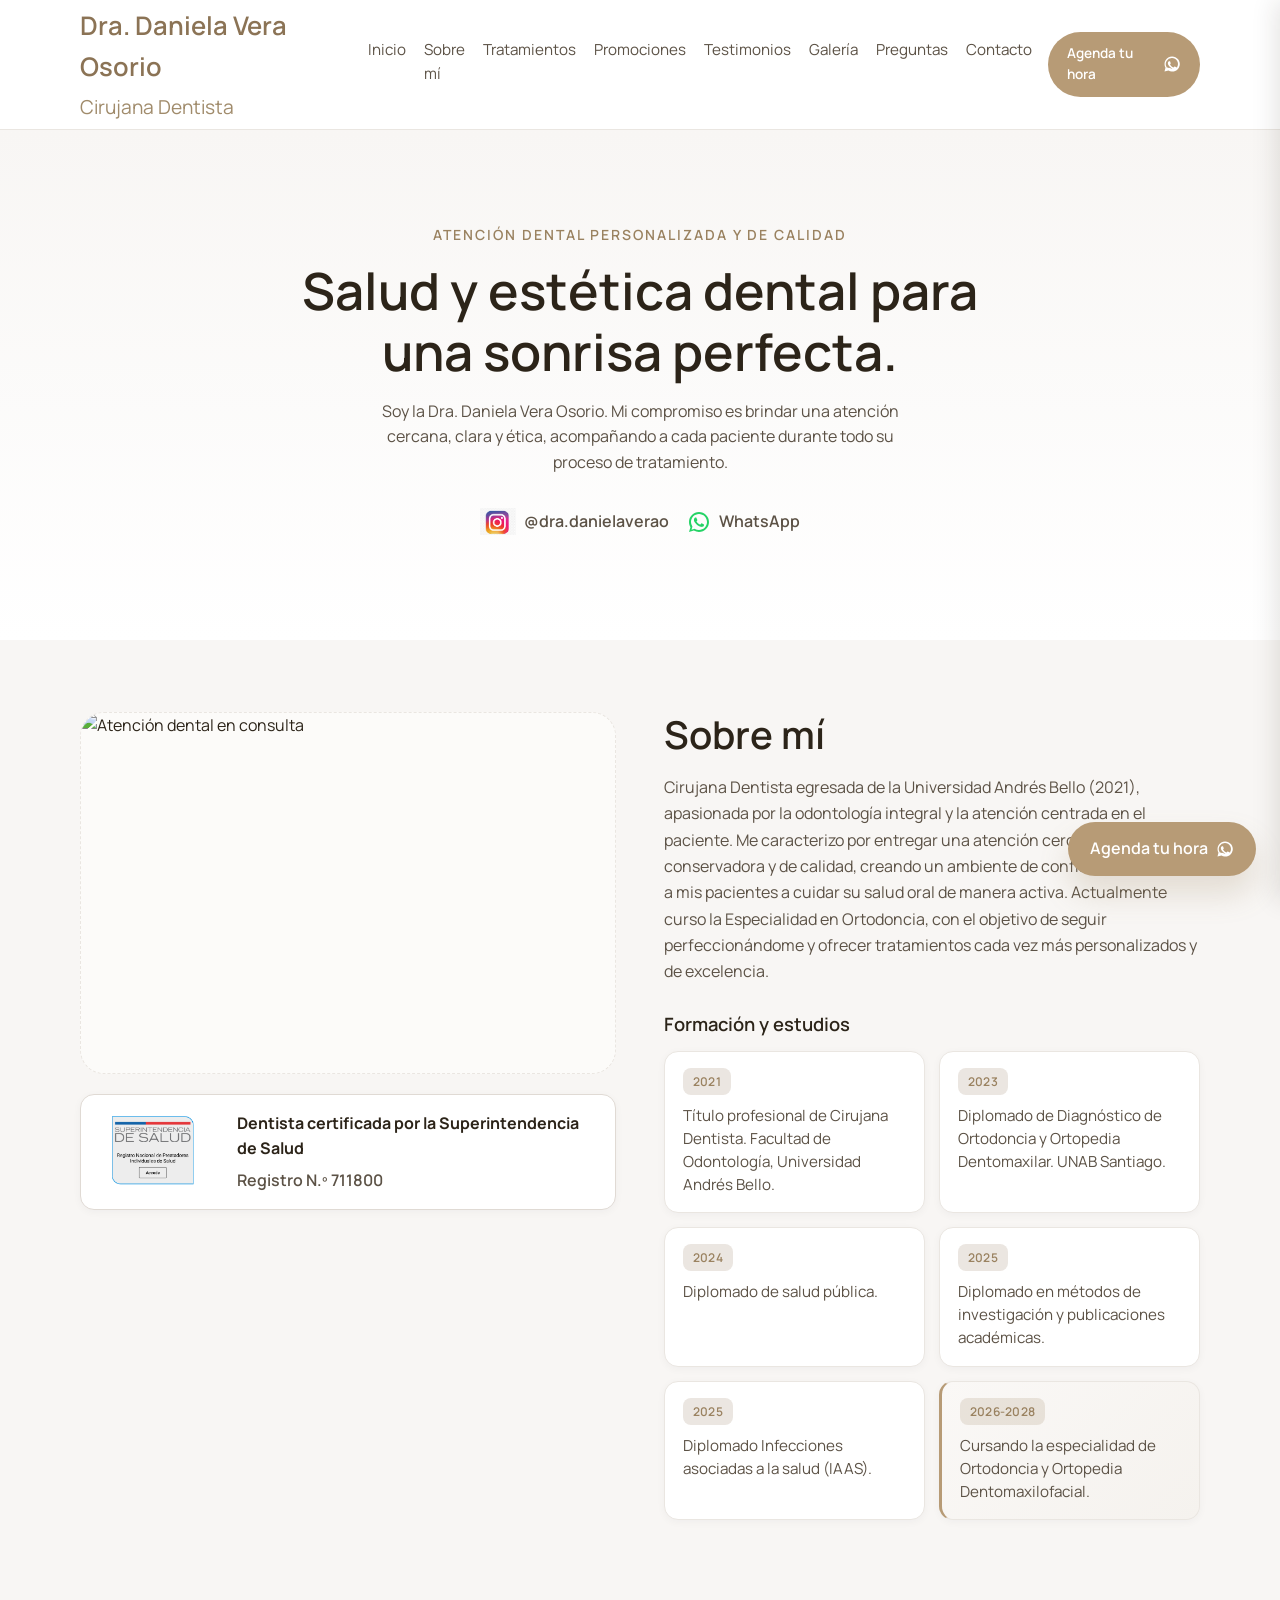
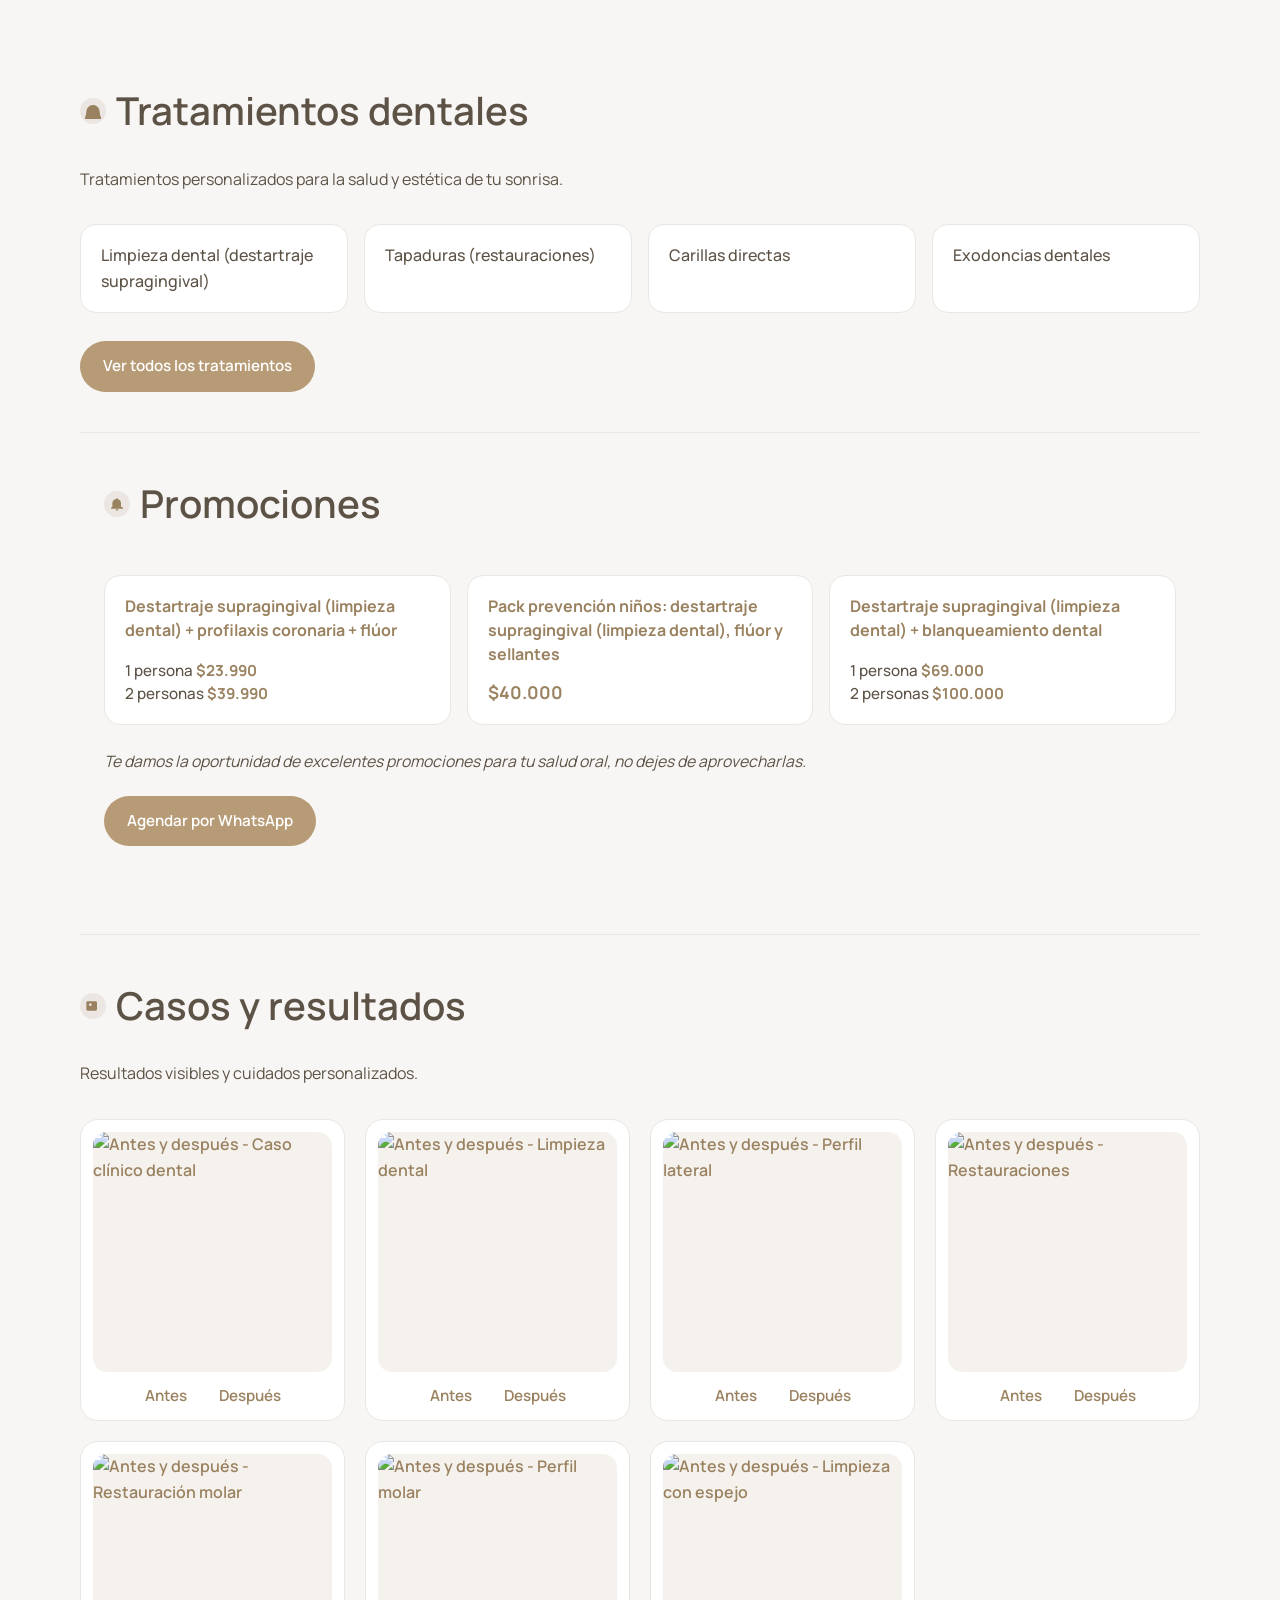
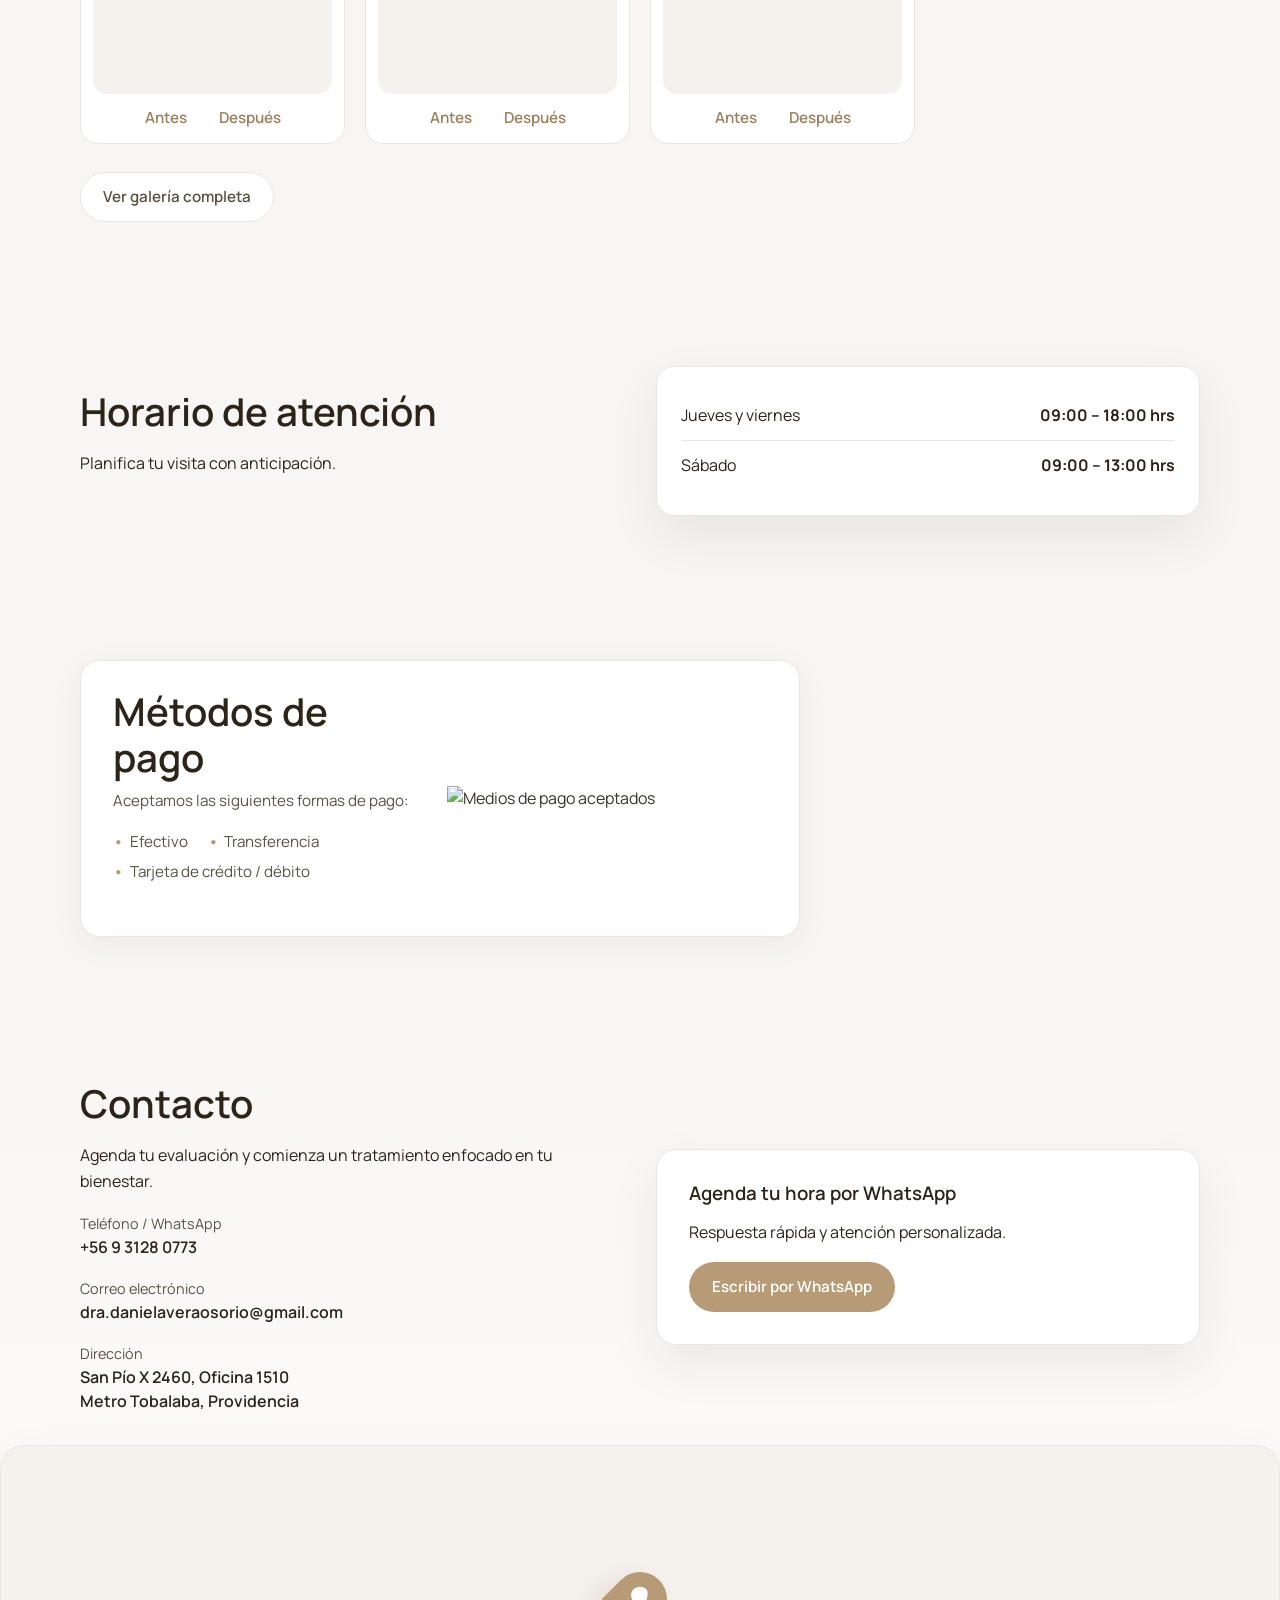
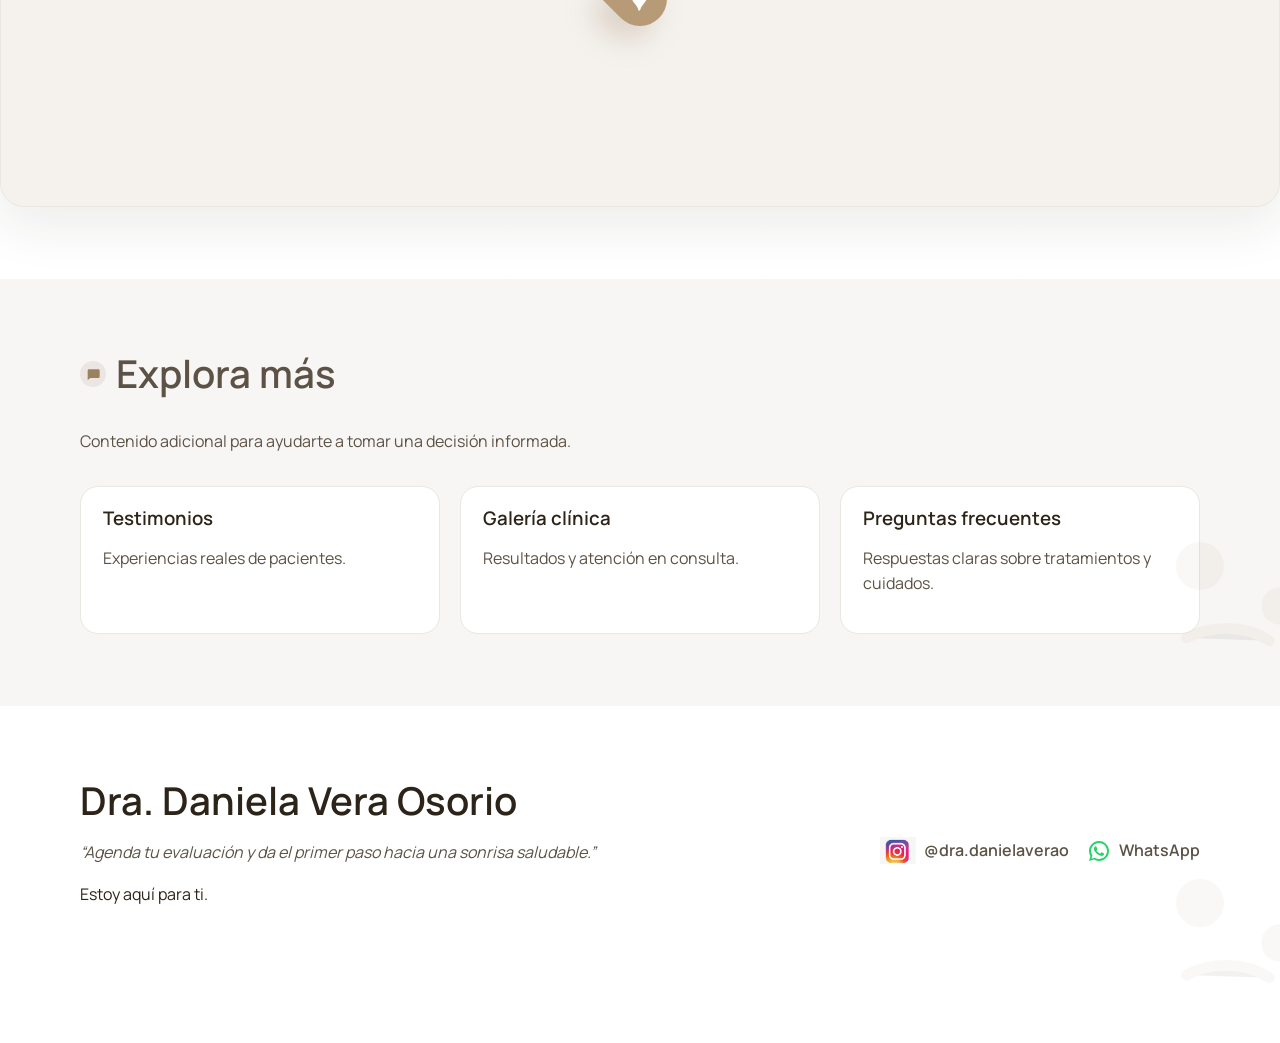
==== commit 0c720025: "Actualizar teléfono y añadir fondo animado en contacto. Cambia WhatsApp a +56 9 3128 0773 en todas l" ====
--- a/index.html
+++ b/index.html
@@ -56,7 +56,7 @@
         </nav>
         <a
           class="btn btn-small"
-          href="https://wa.me/56956879363?text=Hola%20Dra.%20Daniela%2C%20quisiera%20agendar%20una%20hora."
+          href="https://wa.me/56931280773?text=Hola%20Dra.%20Daniela%2C%20quisiera%20agendar%20una%20hora."
           target="_blank"
           rel="noopener"
         >
@@ -100,7 +100,7 @@
               </a>
               <a
                 class="social-link social-link-whatsapp"
-                href="https://wa.me/56956879363?text=Hola%20Dra.%20Daniela%2C%20quisiera%20agendar%20una%20hora."
+                href="https://wa.me/56931280773?text=Hola%20Dra.%20Daniela%2C%20quisiera%20agendar%20una%20hora."
                 target="_blank"
                 rel="noopener"
                 aria-label="WhatsApp"
@@ -257,7 +257,7 @@
             <div class="promos-action">
               <a
                 class="btn btn-primary"
-                href="https://wa.me/56956879363?text=Hola%20Dra.%20Daniela%2C%20quisiera%20consultar%20por%20las%20promociones."
+                href="https://wa.me/56931280773?text=Hola%20Dra.%20Daniela%2C%20quisiera%20consultar%20por%20las%20promociones."
                 target="_blank"
                 rel="noopener"
               >
@@ -402,8 +402,8 @@
             <div class="contact-list">
               <div>
                 <span>Teléfono / WhatsApp</span>
-                <a href="https://wa.me/56956879363" target="_blank" rel="noopener">
-                  +56 9 5687 9363
+                <a href="https://wa.me/56931280773" target="_blank" rel="noopener">
+                  +56 9 3128 0773
                 </a>
               </div>
               <div>
@@ -424,7 +424,7 @@
             <p>Respuesta rápida y atención personalizada.</p>
             <a
               class="btn btn-primary"
-              href="https://wa.me/56956879363?text=Hola%20Dra.%20Daniela%2C%20quisiera%20agendar%20una%20hora."
+              href="https://wa.me/56931280773?text=Hola%20Dra.%20Daniela%2C%20quisiera%20agendar%20una%20hora."
               target="_blank"
               rel="noopener"
             >
@@ -515,7 +515,7 @@
             </a>
             <a
               class="social-link social-link-whatsapp"
-              href="https://wa.me/56956879363"
+              href="https://wa.me/56931280773"
               target="_blank"
               rel="noopener"
               aria-label="WhatsApp"
@@ -535,7 +535,7 @@
 
     <a
       class="whatsapp-float"
-      href="https://wa.me/56956879363?text=Hola%20Dra.%20Daniela%2C%20quisiera%20agendar%20una%20hora."
+      href="https://wa.me/56931280773?text=Hola%20Dra.%20Daniela%2C%20quisiera%20agendar%20una%20hora."
       target="_blank"
       rel="noopener"
     >
@@ -560,7 +560,7 @@
         <a href="faq.html">Preguntas</a>
         <a href="index.html#contacto">Contacto</a>
       </nav>
-      <a class="btn btn-primary sidebar-whatsapp" href="https://wa.me/56956879363?text=Hola%20Dra.%20Daniela%2C%20quisiera%20agendar%20una%20hora." target="_blank" rel="noopener">Agenda tu hora<svg class="wa-icon" viewBox="0 0 24 24" aria-hidden="true"><path d="M12 2a10 10 0 0 0-8.7 14.9L2 22l5.3-1.4A10 10 0 1 0 12 2zm0 2a8 8 0 0 1 6.9 12l.2.4-3.4.9-.3-.2a6.8 6.8 0 0 1-7.1 0l-.3.2-3.4-.9.2-.4A8 8 0 0 1 12 4zm-2.5 4.8c-.2-.5-.4-.5-.7-.5h-.6c-.2 0-.5.1-.7.4-.3.3-1 1-1 2.4s1 2.8 1.2 3c.2.2 2 3.1 4.9 4.2 2.4.9 2.9.7 3.4.7.5 0 1.5-.6 1.7-1.2.2-.6.2-1.1.2-1.2 0-.1-.2-.2-.5-.4s-1.5-.7-1.7-.8c-.2-.1-.4-.1-.6.1-.2.2-.7.8-.8.9-.2.2-.4.2-.7.1-.3-.1-1.3-.5-2.4-1.5-.9-.8-1.5-1.7-1.7-2-.2-.3 0-.5.1-.7.1-.1.3-.4.4-.5.1-.2.2-.3.3-.5.1-.2 0-.4-.1-.6z"/></svg></a>
+      <a class="btn btn-primary sidebar-whatsapp" href="https://wa.me/56931280773?text=Hola%20Dra.%20Daniela%2C%20quisiera%20agendar%20una%20hora." target="_blank" rel="noopener">Agenda tu hora<svg class="wa-icon" viewBox="0 0 24 24" aria-hidden="true"><path d="M12 2a10 10 0 0 0-8.7 14.9L2 22l5.3-1.4A10 10 0 1 0 12 2zm0 2a8 8 0 0 1 6.9 12l.2.4-3.4.9-.3-.2a6.8 6.8 0 0 1-7.1 0l-.3.2-3.4-.9.2-.4A8 8 0 0 1 12 4zm-2.5 4.8c-.2-.5-.4-.5-.7-.5h-.6c-.2 0-.5.1-.7.4-.3.3-1 1-1 2.4s1 2.8 1.2 3c.2.2 2 3.1 4.9 4.2 2.4.9 2.9.7 3.4.7.5 0 1.5-.6 1.7-1.2.2-.6.2-1.1.2-1.2 0-.1-.2-.2-.5-.4s-1.5-.7-1.7-.8c-.2-.1-.4-.1-.6.1-.2.2-.7.8-.8.9-.2.2-.4.2-.7.1-.3-.1-1.3-.5-2.4-1.5-.9-.8-1.5-1.7-1.7-2-.2-.3 0-.5.1-.7.1-.1.3-.4.4-.5.1-.2.2-.3.3-.5.1-.2 0-.4-.1-.6z"/></svg></a>
     </aside>
 
     <div class="lightbox" id="lightbox" aria-hidden="true">
--- a/styles.css
+++ b/styles.css
@@ -372,13 +372,27 @@
 #tratamientos::before,
 #horario::before,
 #metodos-pago::before,
-#contacto::before,
 #sobre-mi::after,
 #tratamientos::after,
 #horario::after,
 #metodos-pago::after,
 #contacto::after {
   content: none;
+}
+
+#contacto::before {
+  content: "";
+  position: absolute;
+  inset: -18%;
+  background-image: var(--tooth-tile);
+  background-size: var(--tooth-tile-size);
+  background-repeat: repeat;
+  background-position: 0 0;
+  opacity: 0.18;
+  pointer-events: none;
+  z-index: 0;
+  transform-origin: center;
+  animation: tooth-drift 18s ease-in-out infinite;
 }
 
 #sobre-mi > .container,
@@ -1444,7 +1458,8 @@
 
 @media (prefers-reduced-motion: reduce) {
   .hero::before,
-  .promos-block::before {
+  .promos-block::before,
+  #contacto::before {
     animation: none;
   }
 }
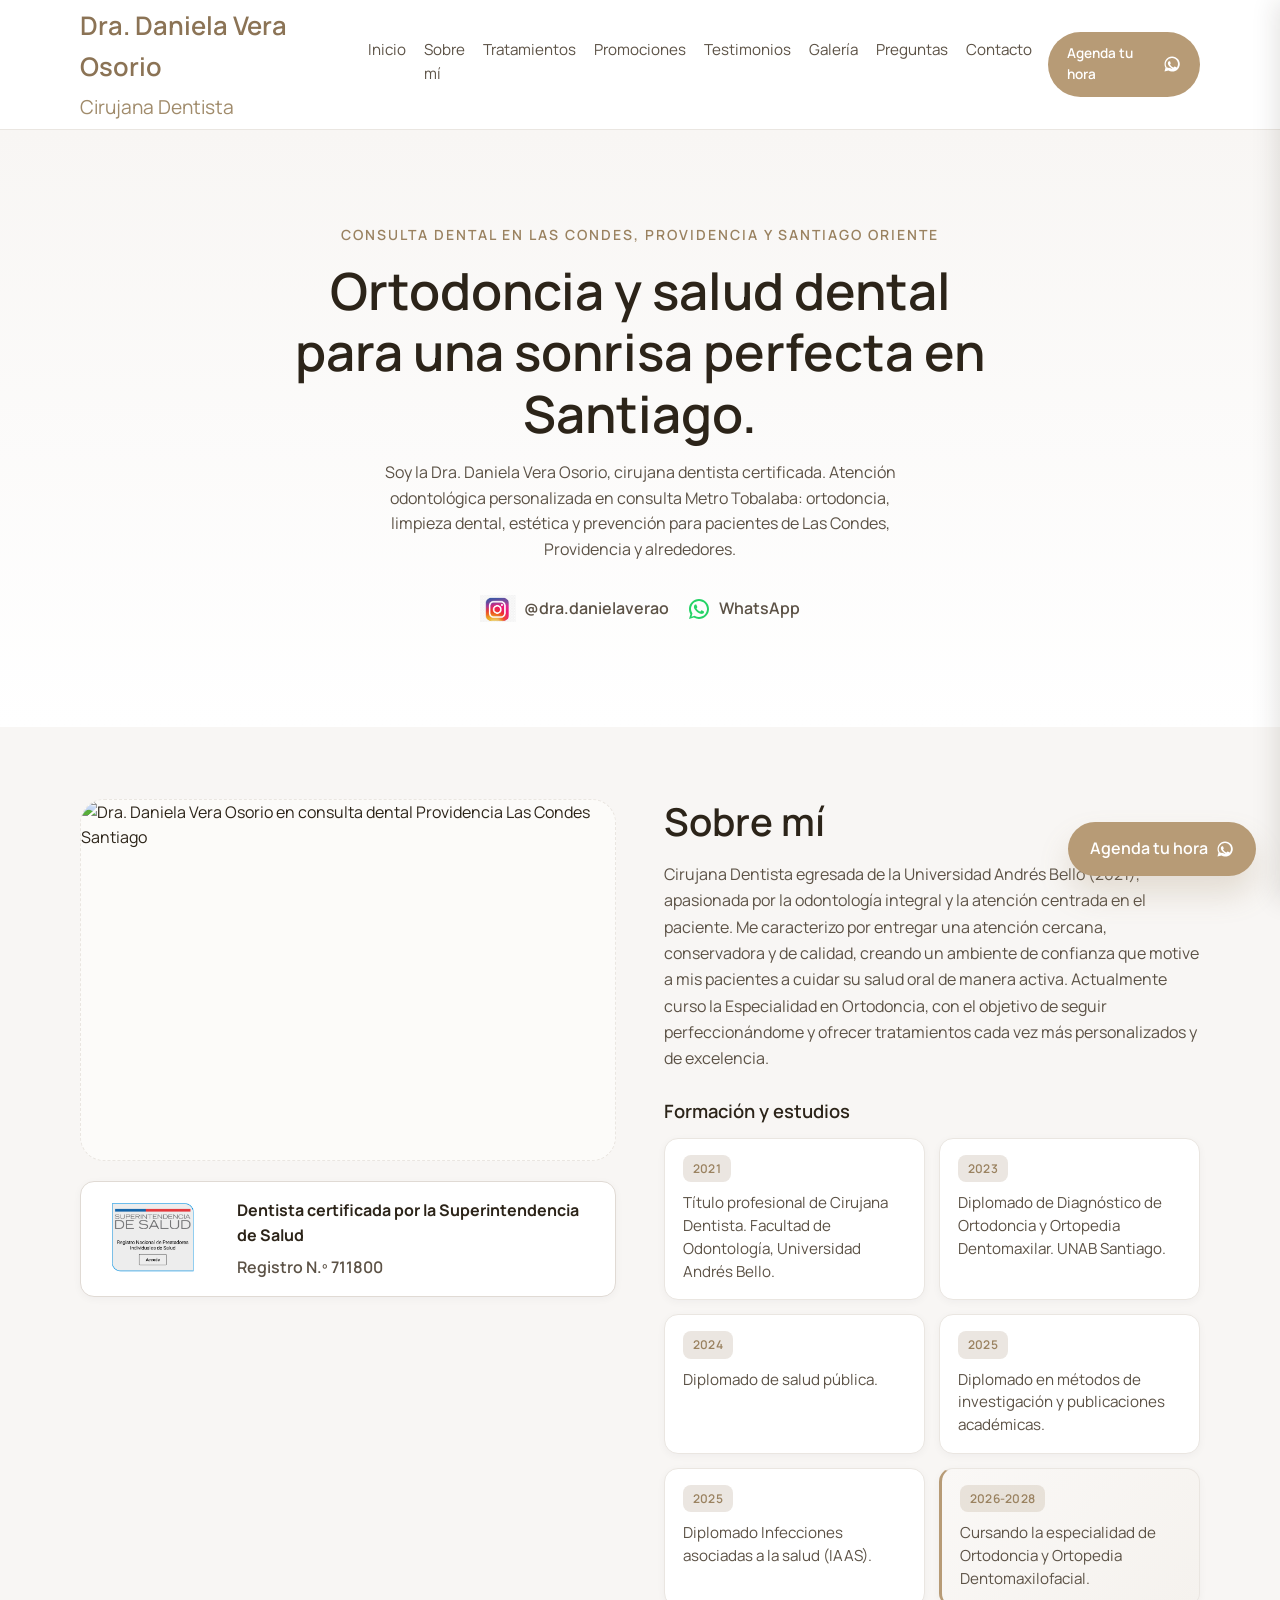
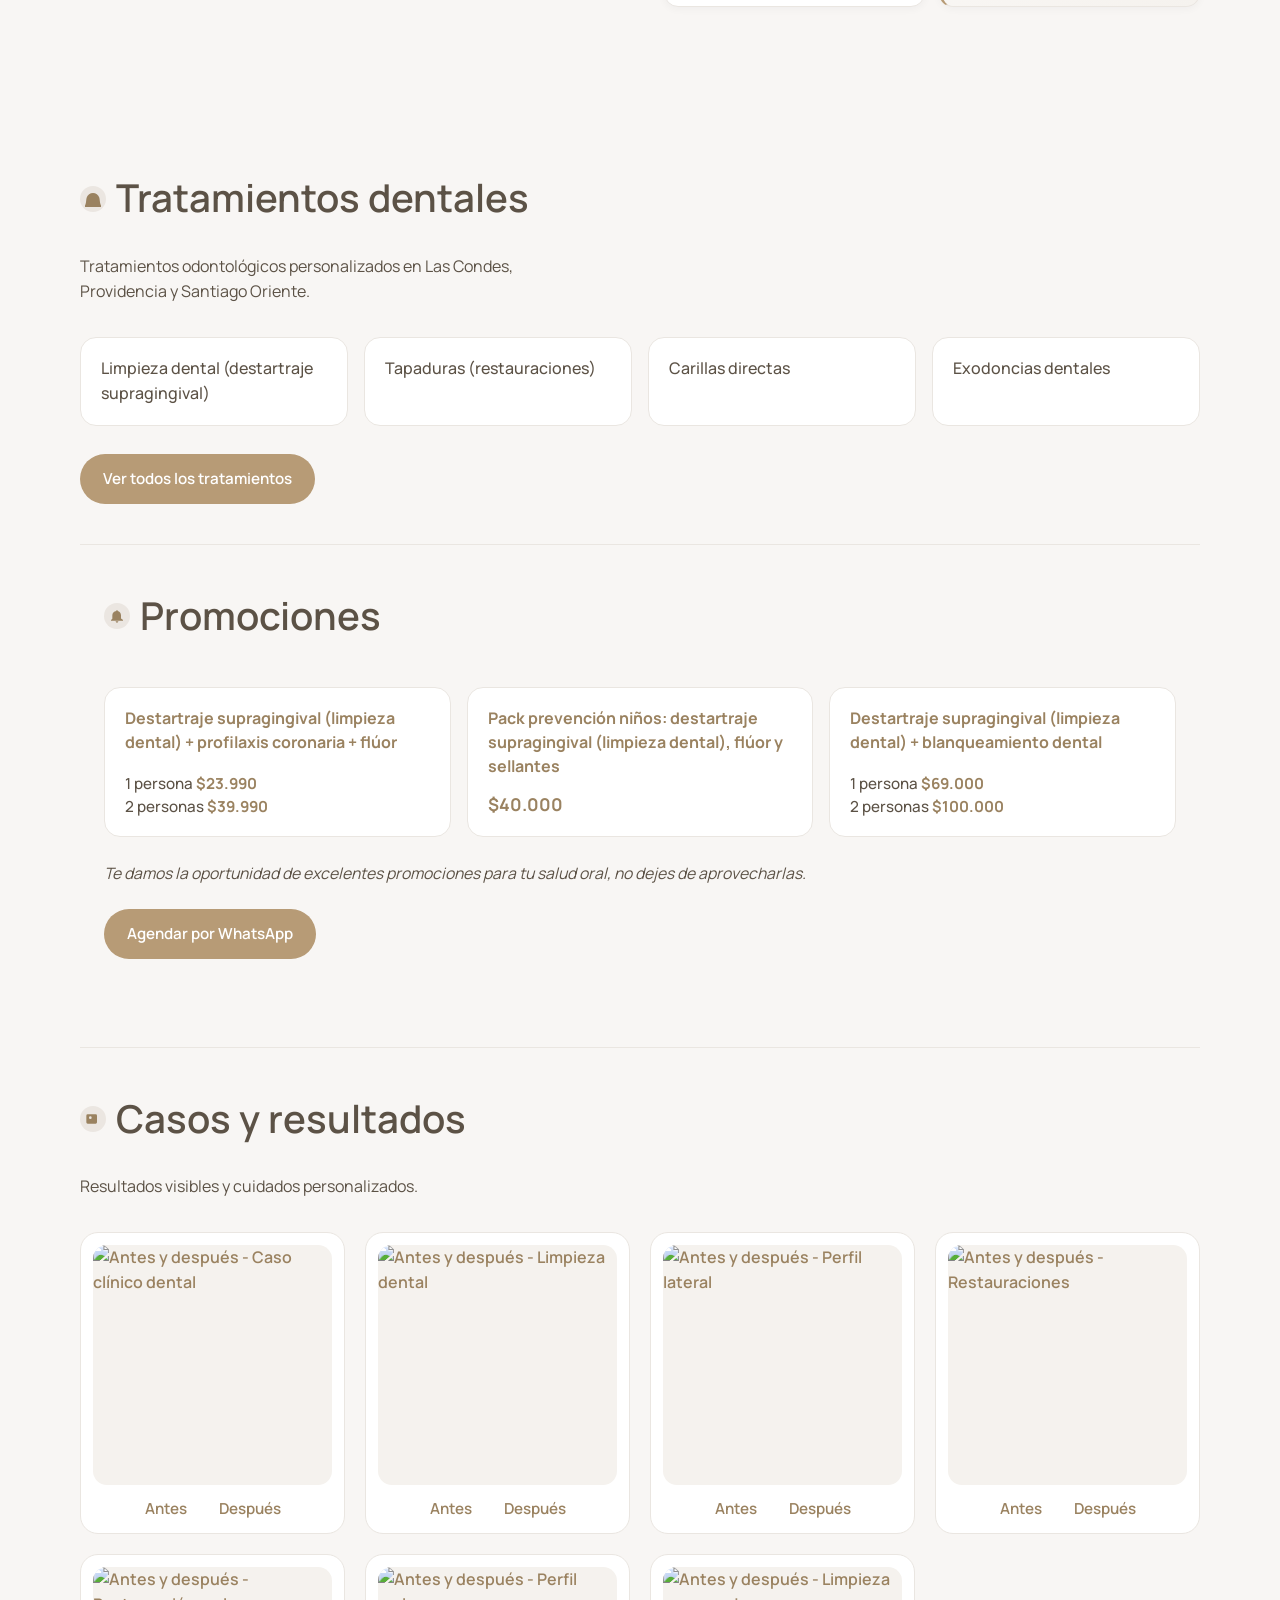
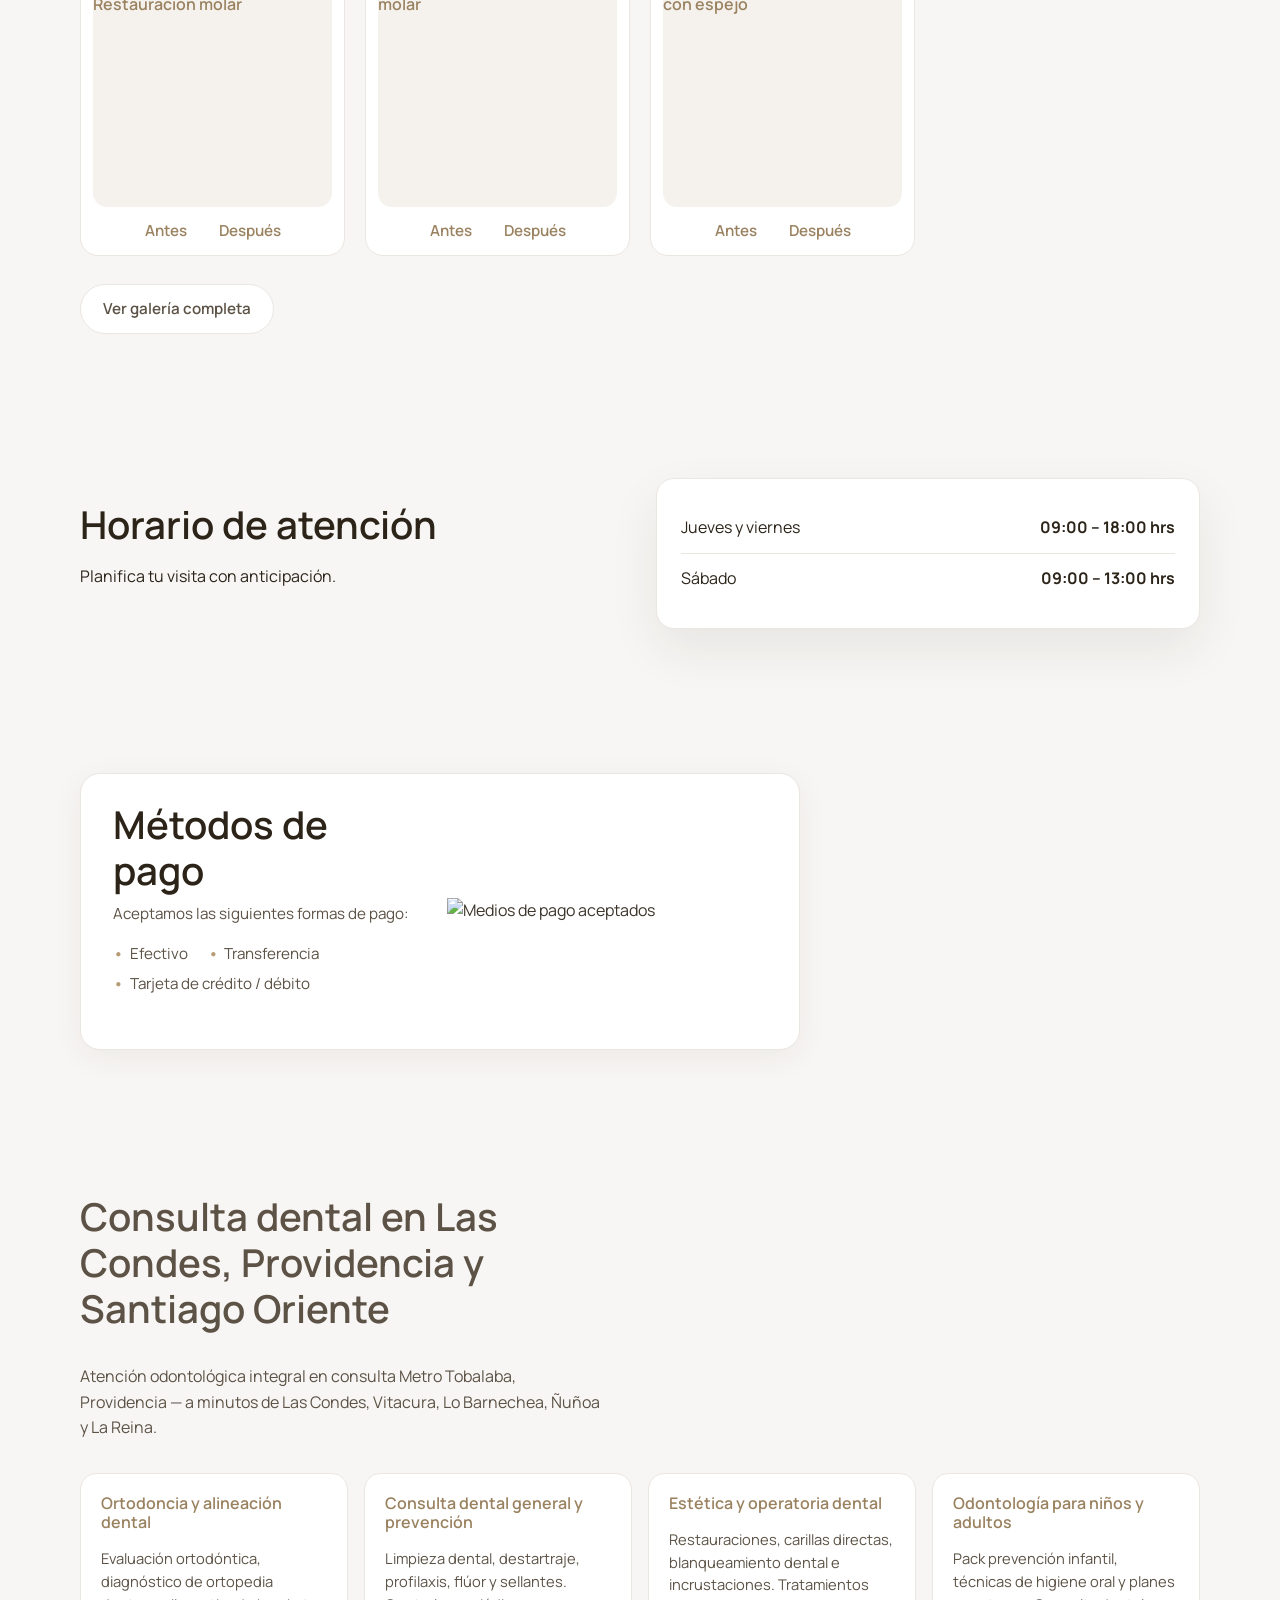
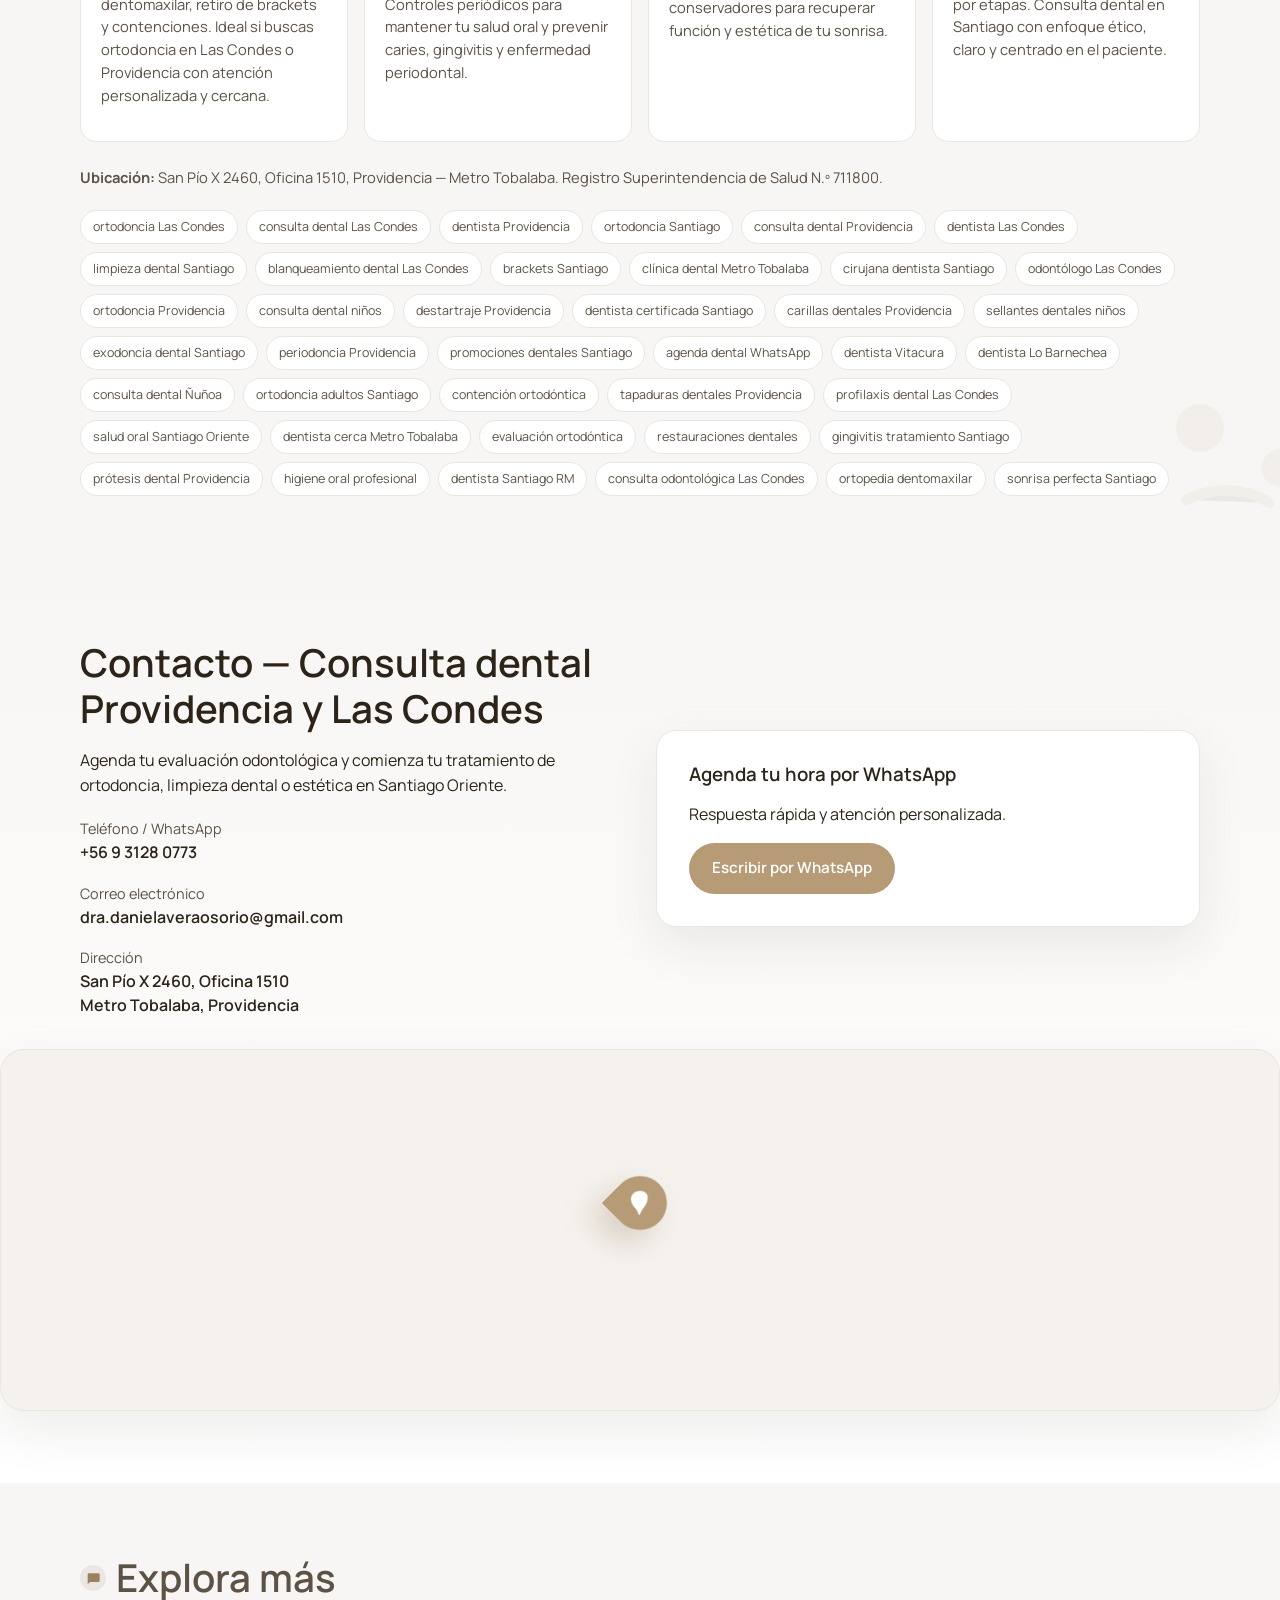
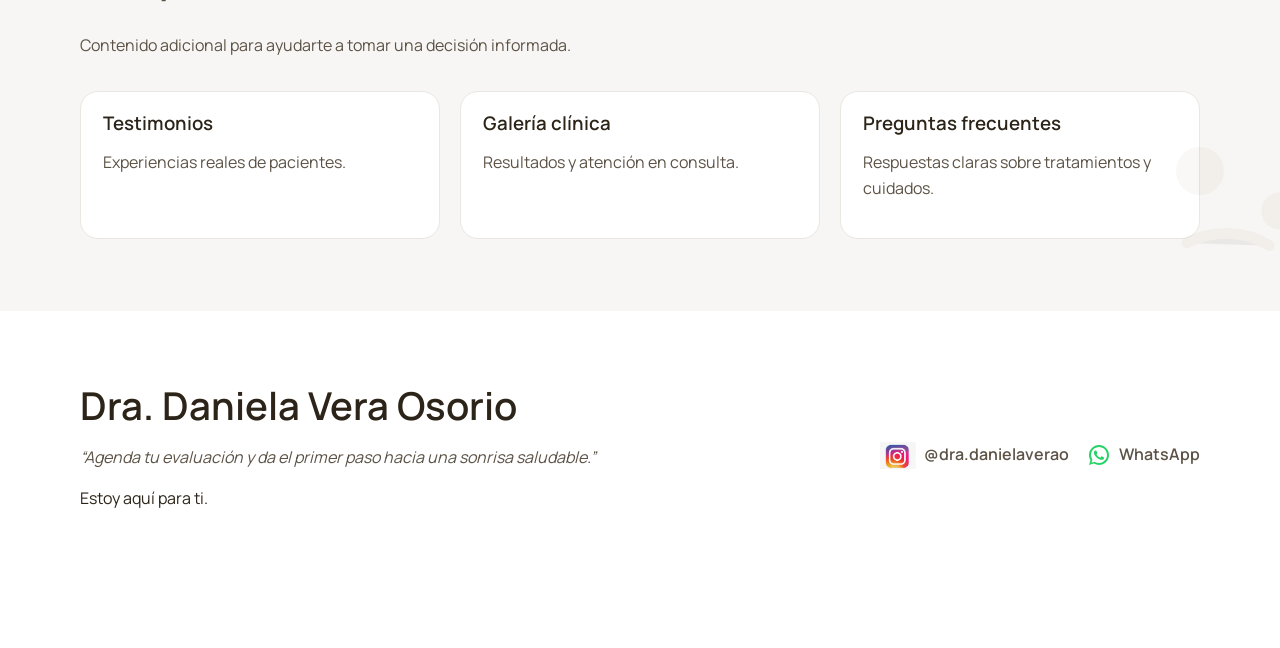
==== commit 22410020: "Optimizar SEO local para Google, Meta e IAs. Añade meta tags, Schema.org, sitemap, robots.txt, llms." ====
--- a/index.html
+++ b/index.html
@@ -3,26 +3,58 @@
   <head>
     <meta charset="utf-8" />
     <meta name="viewport" content="width=device-width, initial-scale=1" />
-    <title>Dra. Daniela Vera Osorio | Cirujana Dentista</title>
+    <title>Ortodoncia y Consulta Dental Las Condes | Dra. Daniela Vera Osorio — Providencia</title>
     <meta
       name="description"
-      content="Salud y estética dental. Reserva tu hora acá."
+      content="Consulta dental y ortodoncia en Las Condes y Providencia, Santiago. Dra. Daniela Vera Osorio, cirujana dentista certificada. Limpieza, brackets, blanqueamiento. Metro Tobalaba. Agenda por WhatsApp."
     />
-    <!-- Open Graph / Redes sociales y WhatsApp -->
+    <meta
+      name="keywords"
+      content="ortodoncia Las Condes, consulta dental Las Condes, dentista Providencia, ortodoncia Santiago, consulta dental Providencia, dentista Las Condes, limpieza dental Santiago, blanqueamiento dental, brackets Santiago, clínica dental Metro Tobalaba, cirujana dentista Santiago, odontólogo Las Condes, ortodoncia Providencia, consulta dental niños, destartraje Providencia, dentista certificada, agenda dental WhatsApp, carillas dentales, sellantes niños, exodoncia dental Santiago"
+    />
+    <meta name="author" content="Dra. Daniela Vera Osorio" />
+    <meta name="robots" content="index, follow, max-image-preview:large, max-snippet:-1, max-video-preview:-1" />
+    <meta name="googlebot" content="index, follow" />
+    <meta name="bingbot" content="index, follow" />
+    <meta name="language" content="Spanish" />
+    <meta name="geo.region" content="CL-RM" />
+    <meta name="geo.placename" content="Providencia, Las Condes, Santiago, Chile" />
+    <meta name="geo.position" content="-33.5195;-70.5988" />
+    <meta name="ICBM" content="-33.5195, -70.5988" />
+    <meta name="theme-color" content="#9a8260" />
+    <meta name="format-detection" content="telephone=yes" />
+    <link rel="canonical" href="https://dra-daniela-vera.vercel.app/" />
+    <link rel="alternate" hreflang="es-CL" href="https://dra-daniela-vera.vercel.app/" />
+    <link rel="alternate" hreflang="es" href="https://dra-daniela-vera.vercel.app/" />
+    <link rel="alternate" hreflang="x-default" href="https://dra-daniela-vera.vercel.app/" />
+    <link rel="sitemap" type="application/xml" title="Sitemap" href="https://dra-daniela-vera.vercel.app/sitemap.xml" />
+    <link rel="alternate" type="text/plain" title="LLMs" href="https://dra-daniela-vera.vercel.app/llms.txt" />
+    <!-- Open Graph / Meta (Facebook, Instagram, WhatsApp) -->
     <meta property="og:type" content="website" />
-    <meta property="og:title" content="Dra. Daniela Vera Osorio | Cirujano Dentista" />
-    <meta property="og:description" content="Salud y estética dental. Reserva tu hora acá." />
-    <meta property="og:image" content="https://dra-daniela-vera.vercel.app/assets/favicon.png" />
+    <meta property="og:site_name" content="Dra. Daniela Vera Osorio — Consulta Dental" />
+    <meta property="og:title" content="Ortodoncia y Consulta Dental Las Condes | Dra. Daniela Vera Osorio" />
+    <meta property="og:description" content="Consulta dental y ortodoncia en Las Condes y Providencia. Cirujana dentista certificada. Metro Tobalaba. Agenda tu hora por WhatsApp." />
+    <meta property="og:image" content="https://dra-daniela-vera.vercel.app/assets/foto-atendiendo.png" />
+    <meta property="og:image:alt" content="Dra. Daniela Vera Osorio atendiendo paciente en consulta dental" />
     <meta property="og:url" content="https://dra-daniela-vera.vercel.app/" />
     <meta property="og:locale" content="es_CL" />
-    <!-- Twitter Card -->
-    <meta name="twitter:card" content="summary" />
-    <meta name="twitter:title" content="Dra. Daniela Vera Osorio | Cirujano Dentista" />
-    <meta name="twitter:description" content="Salud y estética dental. Reserva tu hora acá." />
-    <meta name="twitter:image" content="https://dra-daniela-vera.vercel.app/assets/favicon.png" />
-    <!-- Favicon para que aparezca en previews -->
+    <meta property="og:locale:alternate" content="es_ES" />
+    <meta property="business:contact_data:street_address" content="San Pío X 2460, Oficina 1510" />
+    <meta property="business:contact_data:locality" content="Providencia" />
+    <meta property="business:contact_data:region" content="Región Metropolitana" />
+    <meta property="business:contact_data:postal_code" content="7500000" />
+    <meta property="business:contact_data:country_name" content="Chile" />
+    <meta property="business:contact_data:phone_number" content="+56931280773" />
+    <meta property="business:contact_data:email" content="dra.danielaveraosorio@gmail.com" />
+    <meta property="business:contact_data:website" content="https://dra-daniela-vera.vercel.app/" />
+    <!-- Twitter / X Card -->
+    <meta name="twitter:card" content="summary_large_image" />
+    <meta name="twitter:title" content="Ortodoncia y Consulta Dental Las Condes | Dra. Daniela Vera Osorio" />
+    <meta name="twitter:description" content="Consulta dental y ortodoncia en Providencia y Las Condes. Agenda por WhatsApp." />
+    <meta name="twitter:image" content="https://dra-daniela-vera.vercel.app/assets/foto-atendiendo.png" />
+    <meta name="twitter:image:alt" content="Consulta dental Dra. Daniela Vera Osorio Santiago" />
     <link rel="icon" type="image/png" href="assets/favicon.png" />
-    <link rel="icon" type="image/png" href="https://dra-daniela-vera.vercel.app/assets/favicon.png" />
+    <link rel="apple-touch-icon" href="assets/favicon.png" />
     <link rel="preconnect" href="https://fonts.googleapis.com" />
     <link rel="preconnect" href="https://fonts.gstatic.com" crossorigin />
     <link
@@ -30,6 +62,123 @@
       rel="stylesheet"
     />
     <link rel="stylesheet" href="styles.css" />
+    <script type="application/ld+json">
+      {
+        "@context": "https://schema.org",
+        "@graph": [
+          {
+            "@type": "WebSite",
+            "@id": "https://dra-daniela-vera.vercel.app/#website",
+            "url": "https://dra-daniela-vera.vercel.app/",
+            "name": "Dra. Daniela Vera Osorio — Consulta Dental y Ortodoncia",
+            "description": "Consulta dental y ortodoncia en Las Condes, Providencia y Santiago Oriente.",
+            "inLanguage": "es-CL",
+            "publisher": { "@id": "https://dra-daniela-vera.vercel.app/#dentist" }
+          },
+          {
+            "@type": "Dentist",
+            "@id": "https://dra-daniela-vera.vercel.app/#dentist",
+            "name": "Dra. Daniela Vera Osorio",
+            "alternateName": "Daniela Vera Osorio",
+            "description": "Cirujana dentista en Santiago especializada en ortodoncia, prevención, estética dental y salud oral integral. Consulta en Providencia, Metro Tobalaba, cerca de Las Condes.",
+            "url": "https://dra-daniela-vera.vercel.app/",
+            "image": "https://dra-daniela-vera.vercel.app/assets/foto-atendiendo.png",
+            "logo": "https://dra-daniela-vera.vercel.app/assets/logo-dra-daniela-vera.png",
+            "telephone": "+56931280773",
+            "email": "dra.danielaveraosorio@gmail.com",
+            "priceRange": "$$",
+            "currenciesAccepted": "CLP",
+            "paymentAccepted": "Efectivo, Transferencia, Tarjeta de crédito, Tarjeta de débito",
+            "medicalSpecialty": ["Dentistry", "Orthodontics", "Oral Surgery"],
+            "knowsAbout": [
+              "Ortodoncia", "Ortopedia dentomaxilar", "Limpieza dental", "Destartraje",
+              "Blanqueamiento dental", "Carillas dentales", "Restauraciones dentales",
+              "Exodoncias", "Periodoncia", "Odontopediatría", "Prevención oral", "Brackets"
+            ],
+            "hasCredential": {
+              "@type": "EducationalOccupationalCredential",
+              "credentialCategory": "certification",
+              "name": "Registro Superintendencia de Salud N.º 711800"
+            },
+            "sameAs": [
+              "https://www.instagram.com/dra.danielaverao/",
+              "https://rnpi.superdesalud.gob.cl/"
+            ],
+            "address": {
+              "@type": "PostalAddress",
+              "streetAddress": "San Pío X 2460, Oficina 1510",
+              "addressLocality": "Providencia",
+              "addressRegion": "Región Metropolitana",
+              "postalCode": "7500000",
+              "addressCountry": "CL"
+            },
+            "geo": {
+              "@type": "GeoCoordinates",
+              "latitude": -33.5195,
+              "longitude": -70.5988
+            },
+            "areaServed": [
+              { "@type": "City", "name": "Las Condes" },
+              { "@type": "City", "name": "Providencia" },
+              { "@type": "City", "name": "Vitacura" },
+              { "@type": "City", "name": "Lo Barnechea" },
+              { "@type": "City", "name": "Ñuñoa" },
+              { "@type": "City", "name": "La Reina" },
+              { "@type": "City", "name": "Peñalolén" },
+              { "@type": "AdministrativeArea", "name": "Santiago" }
+            ],
+            "openingHoursSpecification": [
+              {
+                "@type": "OpeningHoursSpecification",
+                "dayOfWeek": ["Thursday", "Friday"],
+                "opens": "09:00",
+                "closes": "18:00"
+              },
+              {
+                "@type": "OpeningHoursSpecification",
+                "dayOfWeek": "Saturday",
+                "opens": "09:00",
+                "closes": "13:00"
+              }
+            ],
+            "potentialAction": {
+              "@type": "ReserveAction",
+              "target": {
+                "@type": "EntryPoint",
+                "urlTemplate": "https://wa.me/56931280773?text=Hola%20Dra.%20Daniela%2C%20quisiera%20agendar%20una%20hora.",
+                "actionPlatform": [
+                  "http://schema.org/MobileWebPlatform",
+                  "http://schema.org/DesktopWebPlatform"
+                ]
+              },
+              "name": "Agendar consulta dental por WhatsApp"
+            }
+          },
+          {
+            "@type": "LocalBusiness",
+            "@id": "https://dra-daniela-vera.vercel.app/#localbusiness",
+            "name": "Consulta Dental Dra. Daniela Vera Osorio",
+            "description": "Consulta dental y ortodoncia en Providencia, Metro Tobalaba. Atención a pacientes de Las Condes, Vitacura y Santiago Oriente.",
+            "url": "https://dra-daniela-vera.vercel.app/",
+            "telephone": "+56931280773",
+            "image": "https://dra-daniela-vera.vercel.app/assets/foto-atendiendo.png",
+            "address": {
+              "@type": "PostalAddress",
+              "streetAddress": "San Pío X 2460, Oficina 1510",
+              "addressLocality": "Providencia",
+              "addressRegion": "Región Metropolitana",
+              "addressCountry": "CL"
+            },
+            "geo": {
+              "@type": "GeoCoordinates",
+              "latitude": -33.5195,
+              "longitude": -70.5988
+            },
+            "parentOrganization": { "@id": "https://dra-daniela-vera.vercel.app/#dentist" }
+          }
+        ]
+      }
+    </script>
   </head>
   <body>
     <header class="site-header">
@@ -74,11 +223,12 @@
       <section class="hero">
         <div class="container hero-grid">
           <div class="hero-text">
-            <p class="eyebrow">Atención dental personalizada y de calidad</p>
-            <h1>Salud y estética dental para una sonrisa perfecta.</h1>
+            <p class="eyebrow">Consulta dental en Las Condes, Providencia y Santiago Oriente</p>
+            <h1>Ortodoncia y salud dental para una sonrisa perfecta en Santiago.</h1>
             <p class="lead">
-              Soy la Dra. Daniela Vera Osorio. Mi compromiso es brindar una atención
-              cercana, clara y ética, acompañando a cada paciente durante todo su proceso de tratamiento.
+              Soy la Dra. Daniela Vera Osorio, cirujana dentista certificada. Atención
+              odontológica personalizada en consulta Metro Tobalaba: ortodoncia, limpieza dental,
+              estética y prevención para pacientes de Las Condes, Providencia y alrededores.
             </p>
             <div class="hero-actions socials">
               <a
@@ -122,7 +272,7 @@
         <div class="container about-grid">
           <div class="about-image">
             <div class="image-frame">
-              <img src="assets/foto-atendiendo.png" alt="Atención dental en consulta" />
+              <img src="assets/foto-atendiendo.png" alt="Dra. Daniela Vera Osorio en consulta dental Providencia Las Condes Santiago" />
             </div>
             <div class="credential credential-badge">
               <a
@@ -199,7 +349,7 @@
               </span>
               Tratamientos dentales
             </h2>
-            <p>Tratamientos personalizados para la salud y estética de tu sonrisa.</p>
+            <p>Tratamientos odontológicos personalizados en Las Condes, Providencia y Santiago Oriente.</p>
           </div>
           <div class="treatments-grid">
             <div class="treatment-card">Limpieza dental (destartraje supragingival)</div>
@@ -392,17 +542,107 @@
         </div>
       </section>
 
+      <section id="zona-atencion" class="section seo-local">
+        <div class="container">
+          <div class="section-header">
+            <h2 class="section-title">Consulta dental en Las Condes, Providencia y Santiago Oriente</h2>
+            <p>
+              Atención odontológica integral en consulta Metro Tobalaba, Providencia — a minutos de
+              Las Condes, Vitacura, Lo Barnechea, Ñuñoa y La Reina.
+            </p>
+          </div>
+          <div class="seo-local-grid">
+            <article class="seo-local-card">
+              <h3>Ortodoncia y alineación dental</h3>
+              <p>
+                Evaluación ortodóntica, diagnóstico de ortopedia dentomaxilar, retiro de brackets y
+                contenciones. Ideal si buscas ortodoncia en Las Condes o Providencia con atención
+                personalizada y cercana.
+              </p>
+            </article>
+            <article class="seo-local-card">
+              <h3>Consulta dental general y prevención</h3>
+              <p>
+                Limpieza dental, destartraje, profilaxis, flúor y sellantes. Controles periódicos para
+                mantener tu salud oral y prevenir caries, gingivitis y enfermedad periodontal.
+              </p>
+            </article>
+            <article class="seo-local-card">
+              <h3>Estética y operatoria dental</h3>
+              <p>
+                Restauraciones, carillas directas, blanqueamiento dental e incrustaciones. Tratamientos
+                conservadores para recuperar función y estética de tu sonrisa.
+              </p>
+            </article>
+            <article class="seo-local-card">
+              <h3>Odontología para niños y adultos</h3>
+              <p>
+                Pack prevención infantil, técnicas de higiene oral y planes por etapas. Consulta dental
+                en Santiago con enfoque ético, claro y centrado en el paciente.
+              </p>
+            </article>
+          </div>
+          <p class="seo-local-note">
+            <strong>Ubicación:</strong> San Pío X 2460, Oficina 1510, Providencia — Metro Tobalaba.
+            Registro Superintendencia de Salud N.º 711800.
+          </p>
+          <div class="seo-tags" aria-label="Especialidades y búsquedas relacionadas">
+            <span class="seo-tag">ortodoncia Las Condes</span>
+            <span class="seo-tag">consulta dental Las Condes</span>
+            <span class="seo-tag">dentista Providencia</span>
+            <span class="seo-tag">ortodoncia Santiago</span>
+            <span class="seo-tag">consulta dental Providencia</span>
+            <span class="seo-tag">dentista Las Condes</span>
+            <span class="seo-tag">limpieza dental Santiago</span>
+            <span class="seo-tag">blanqueamiento dental Las Condes</span>
+            <span class="seo-tag">brackets Santiago</span>
+            <span class="seo-tag">clínica dental Metro Tobalaba</span>
+            <span class="seo-tag">cirujana dentista Santiago</span>
+            <span class="seo-tag">odontólogo Las Condes</span>
+            <span class="seo-tag">ortodoncia Providencia</span>
+            <span class="seo-tag">consulta dental niños</span>
+            <span class="seo-tag">destartraje Providencia</span>
+            <span class="seo-tag">dentista certificada Santiago</span>
+            <span class="seo-tag">carillas dentales Providencia</span>
+            <span class="seo-tag">sellantes dentales niños</span>
+            <span class="seo-tag">exodoncia dental Santiago</span>
+            <span class="seo-tag">periodoncia Providencia</span>
+            <span class="seo-tag">promociones dentales Santiago</span>
+            <span class="seo-tag">agenda dental WhatsApp</span>
+            <span class="seo-tag">dentista Vitacura</span>
+            <span class="seo-tag">dentista Lo Barnechea</span>
+            <span class="seo-tag">consulta dental Ñuñoa</span>
+            <span class="seo-tag">ortodoncia adultos Santiago</span>
+            <span class="seo-tag">contención ortodóntica</span>
+            <span class="seo-tag">tapaduras dentales Providencia</span>
+            <span class="seo-tag">profilaxis dental Las Condes</span>
+            <span class="seo-tag">salud oral Santiago Oriente</span>
+            <span class="seo-tag">dentista cerca Metro Tobalaba</span>
+            <span class="seo-tag">evaluación ortodóntica</span>
+            <span class="seo-tag">restauraciones dentales</span>
+            <span class="seo-tag">gingivitis tratamiento Santiago</span>
+            <span class="seo-tag">prótesis dental Providencia</span>
+            <span class="seo-tag">higiene oral profesional</span>
+            <span class="seo-tag">dentista Santiago RM</span>
+            <span class="seo-tag">consulta odontológica Las Condes</span>
+            <span class="seo-tag">ortopedia dentomaxilar</span>
+            <span class="seo-tag">sonrisa perfecta Santiago</span>
+          </div>
+        </div>
+      </section>
+
       <section id="contacto" class="section section-cta">
         <div class="container contact-grid">
           <div>
-            <h2>Contacto</h2>
+            <h2>Contacto — Consulta dental Providencia y Las Condes</h2>
             <p>
-              Agenda tu evaluación y comienza un tratamiento enfocado en tu bienestar.
+              Agenda tu evaluación odontológica y comienza tu tratamiento de ortodoncia, limpieza
+              dental o estética en Santiago Oriente.
             </p>
             <div class="contact-list">
               <div>
                 <span>Teléfono / WhatsApp</span>
-                <a href="https://wa.me/56931280773" target="_blank" rel="noopener">
+                <a href="https://wa.me/56931280773" target="_blank" rel="noopener" title="WhatsApp consulta dental Las Condes Providencia">
                   +56 9 3128 0773
                 </a>
               </div>
--- a/styles.css
+++ b/styles.css
@@ -1194,8 +1194,34 @@
 }
 
 .closing {
+  position: relative;
+  overflow: hidden;
   background: var(--white);
   padding-bottom: 120px;
+}
+
+.closing::before {
+  content: "";
+  position: absolute;
+  inset: -18%;
+  background-image: var(--tooth-tile);
+  background-size: var(--tooth-tile-size);
+  background-repeat: repeat;
+  background-position: 0 0;
+  opacity: 0.18;
+  pointer-events: none;
+  z-index: 0;
+  transform-origin: center;
+  animation: tooth-drift 18s ease-in-out infinite;
+}
+
+.closing::after {
+  content: none;
+}
+
+.closing > .container {
+  position: relative;
+  z-index: 1;
 }
 
 .closing-content {
@@ -1208,6 +1234,58 @@
 
 .closing-quote {
   font-style: italic;
+  color: var(--slate);
+}
+
+.seo-local {
+  background: var(--muted);
+}
+
+.seo-local-grid {
+  display: grid;
+  grid-template-columns: repeat(auto-fit, minmax(240px, 1fr));
+  gap: 16px;
+  margin-top: 24px;
+}
+
+.seo-local-card {
+  background: var(--white);
+  border: 1px solid var(--line);
+  border-radius: 16px;
+  padding: 20px;
+}
+
+.seo-local-card h3 {
+  font-size: 1rem;
+  margin-bottom: 8px;
+  color: var(--accent-dark);
+}
+
+.seo-local-card p {
+  font-size: 0.92rem;
+  color: var(--slate);
+  line-height: 1.55;
+}
+
+.seo-local-note {
+  margin-top: 24px;
+  font-size: 0.92rem;
+  color: var(--slate);
+}
+
+.seo-tags {
+  display: flex;
+  flex-wrap: wrap;
+  gap: 8px;
+  margin-top: 20px;
+}
+
+.seo-tag {
+  font-size: 0.78rem;
+  padding: 6px 12px;
+  background: var(--white);
+  border: 1px solid var(--line);
+  border-radius: 999px;
   color: var(--slate);
 }
 
@@ -1459,7 +1537,8 @@
 @media (prefers-reduced-motion: reduce) {
   .hero::before,
   .promos-block::before,
-  #contacto::before {
+  #contacto::before,
+  .closing::before {
     animation: none;
   }
 }
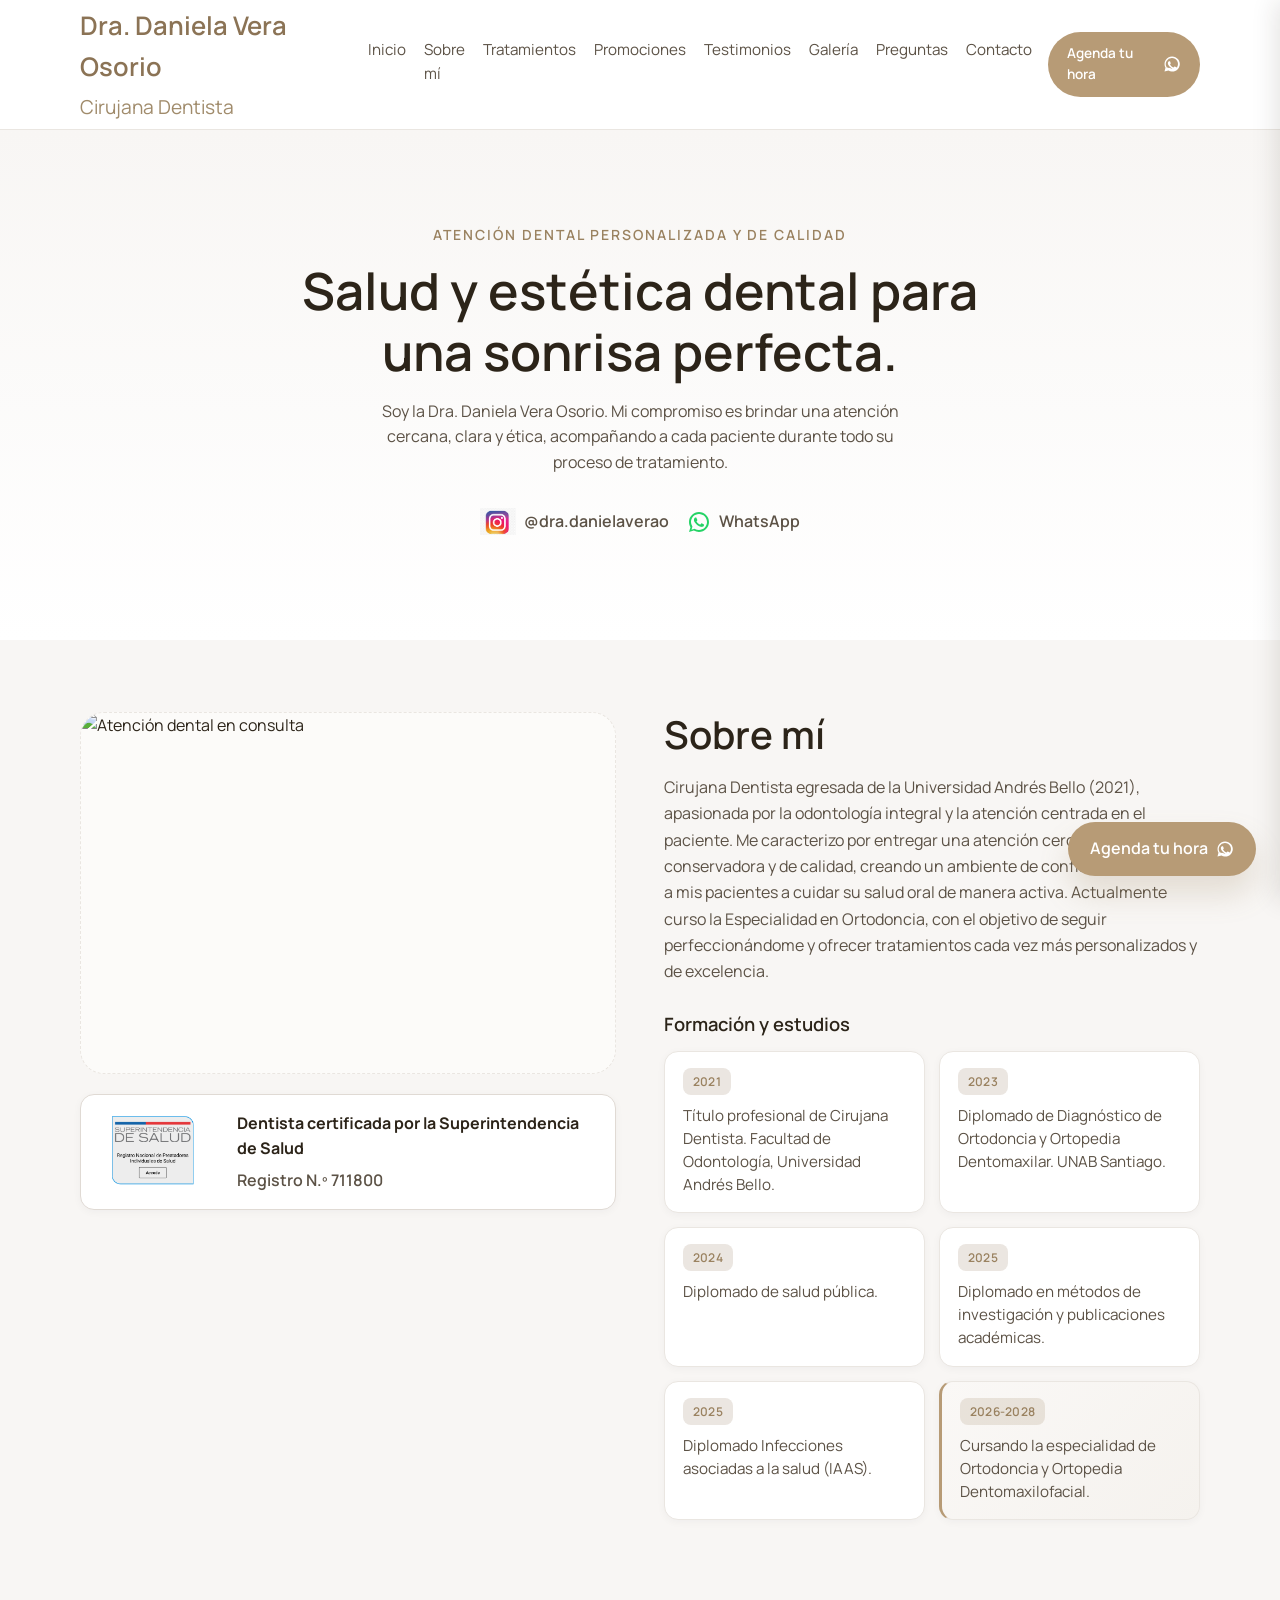
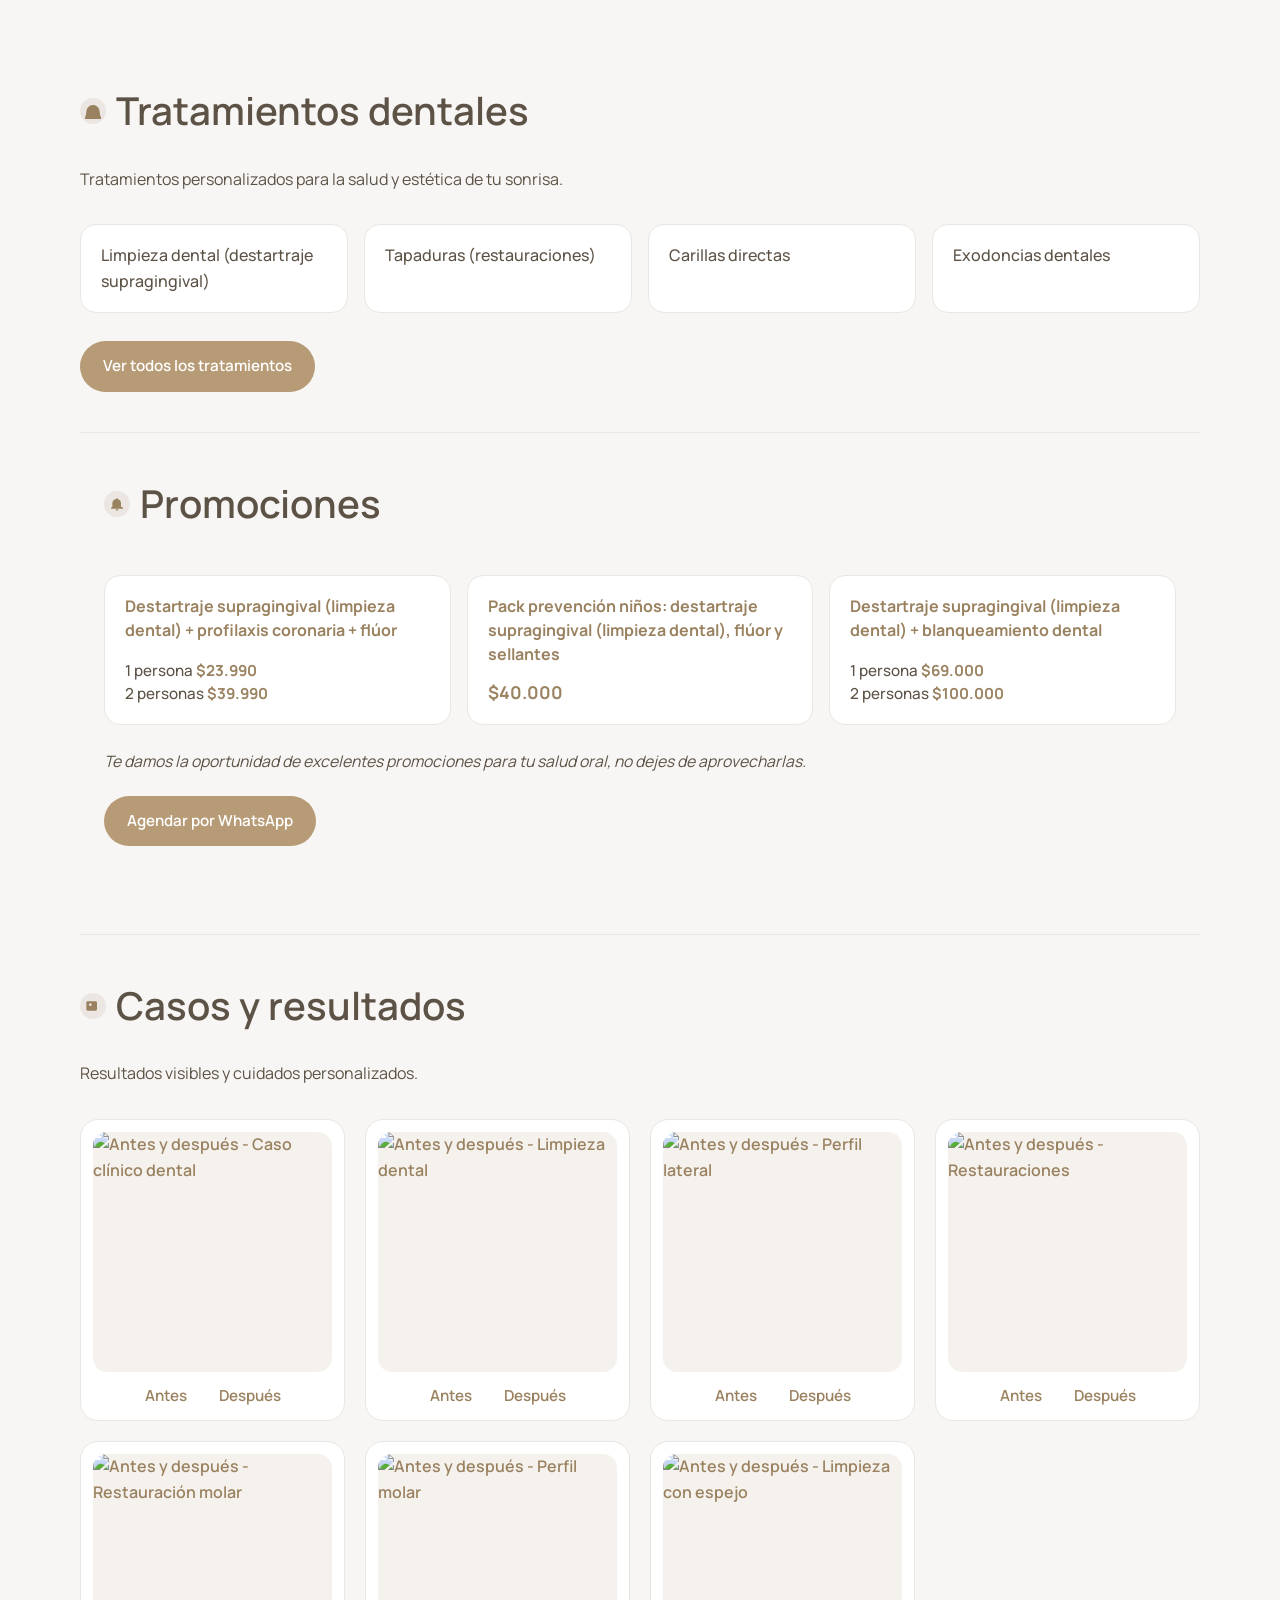
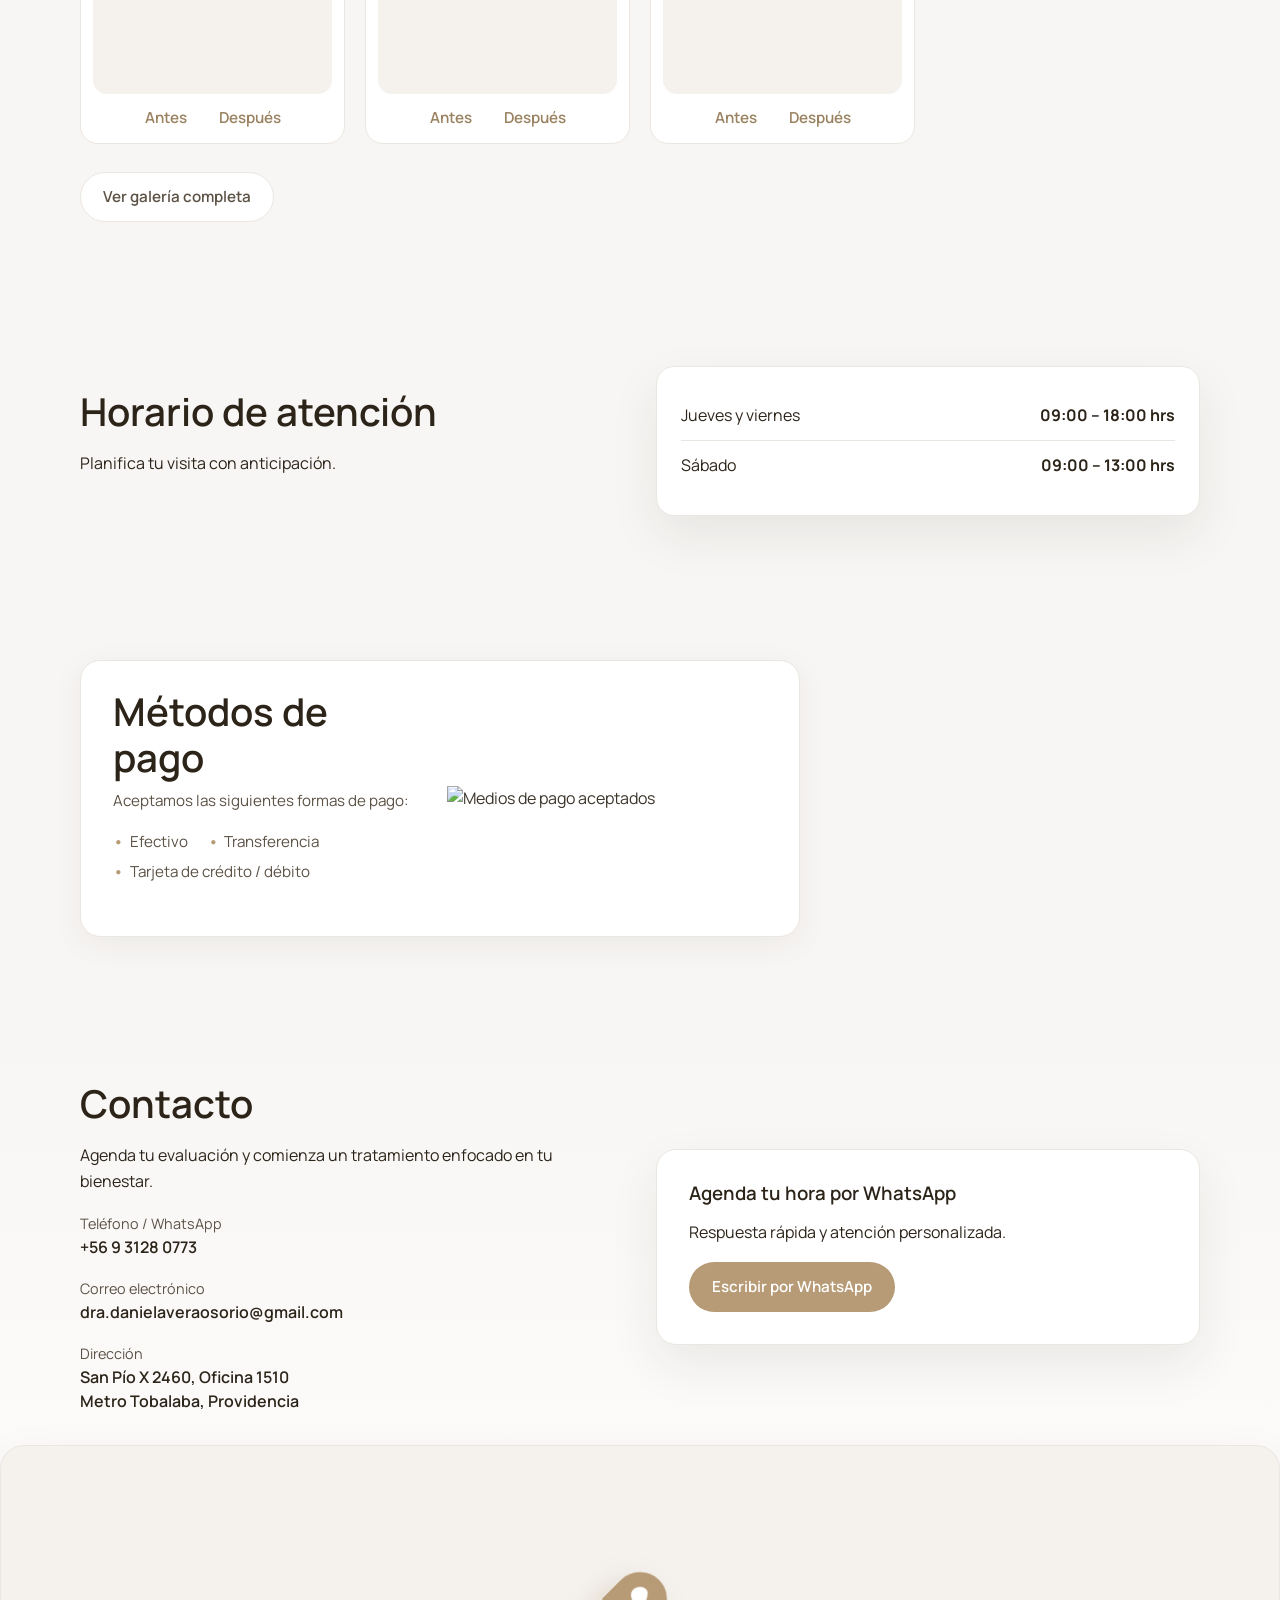
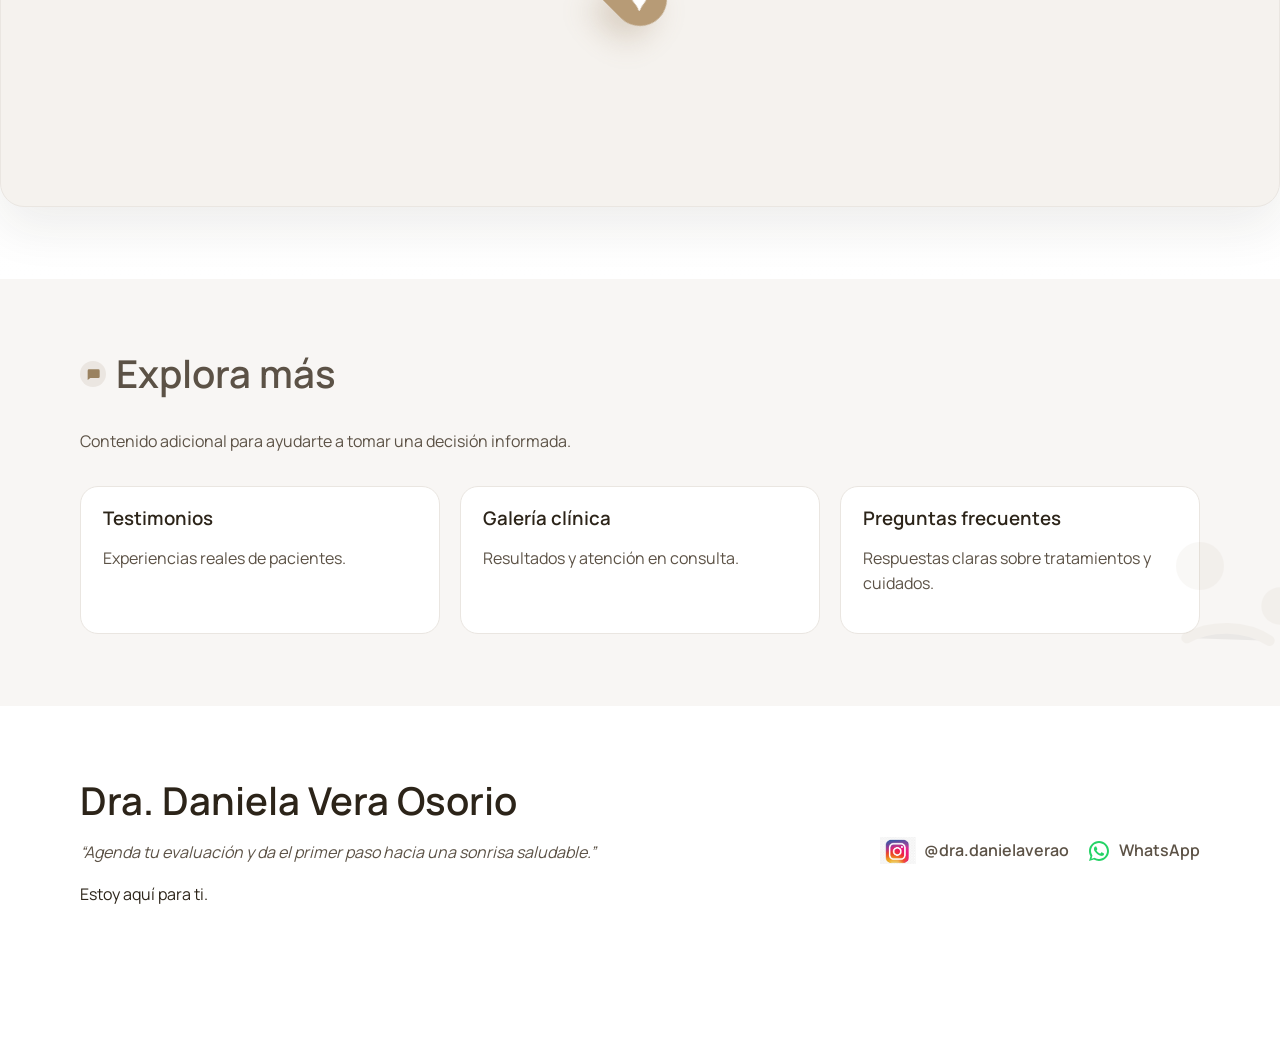
==== commit b72c7624: "Revert "Optimizar SEO local para Google, Meta e IAs." This reverts commit 2241002005978b1de469fd42ac" ====
--- a/index.html
+++ b/index.html
@@ -3,58 +3,26 @@
   <head>
     <meta charset="utf-8" />
     <meta name="viewport" content="width=device-width, initial-scale=1" />
-    <title>Ortodoncia y Consulta Dental Las Condes | Dra. Daniela Vera Osorio — Providencia</title>
+    <title>Dra. Daniela Vera Osorio | Cirujana Dentista</title>
     <meta
       name="description"
-      content="Consulta dental y ortodoncia en Las Condes y Providencia, Santiago. Dra. Daniela Vera Osorio, cirujana dentista certificada. Limpieza, brackets, blanqueamiento. Metro Tobalaba. Agenda por WhatsApp."
+      content="Salud y estética dental. Reserva tu hora acá."
     />
-    <meta
-      name="keywords"
-      content="ortodoncia Las Condes, consulta dental Las Condes, dentista Providencia, ortodoncia Santiago, consulta dental Providencia, dentista Las Condes, limpieza dental Santiago, blanqueamiento dental, brackets Santiago, clínica dental Metro Tobalaba, cirujana dentista Santiago, odontólogo Las Condes, ortodoncia Providencia, consulta dental niños, destartraje Providencia, dentista certificada, agenda dental WhatsApp, carillas dentales, sellantes niños, exodoncia dental Santiago"
-    />
-    <meta name="author" content="Dra. Daniela Vera Osorio" />
-    <meta name="robots" content="index, follow, max-image-preview:large, max-snippet:-1, max-video-preview:-1" />
-    <meta name="googlebot" content="index, follow" />
-    <meta name="bingbot" content="index, follow" />
-    <meta name="language" content="Spanish" />
-    <meta name="geo.region" content="CL-RM" />
-    <meta name="geo.placename" content="Providencia, Las Condes, Santiago, Chile" />
-    <meta name="geo.position" content="-33.5195;-70.5988" />
-    <meta name="ICBM" content="-33.5195, -70.5988" />
-    <meta name="theme-color" content="#9a8260" />
-    <meta name="format-detection" content="telephone=yes" />
-    <link rel="canonical" href="https://dra-daniela-vera.vercel.app/" />
-    <link rel="alternate" hreflang="es-CL" href="https://dra-daniela-vera.vercel.app/" />
-    <link rel="alternate" hreflang="es" href="https://dra-daniela-vera.vercel.app/" />
-    <link rel="alternate" hreflang="x-default" href="https://dra-daniela-vera.vercel.app/" />
-    <link rel="sitemap" type="application/xml" title="Sitemap" href="https://dra-daniela-vera.vercel.app/sitemap.xml" />
-    <link rel="alternate" type="text/plain" title="LLMs" href="https://dra-daniela-vera.vercel.app/llms.txt" />
-    <!-- Open Graph / Meta (Facebook, Instagram, WhatsApp) -->
+    <!-- Open Graph / Redes sociales y WhatsApp -->
     <meta property="og:type" content="website" />
-    <meta property="og:site_name" content="Dra. Daniela Vera Osorio — Consulta Dental" />
-    <meta property="og:title" content="Ortodoncia y Consulta Dental Las Condes | Dra. Daniela Vera Osorio" />
-    <meta property="og:description" content="Consulta dental y ortodoncia en Las Condes y Providencia. Cirujana dentista certificada. Metro Tobalaba. Agenda tu hora por WhatsApp." />
-    <meta property="og:image" content="https://dra-daniela-vera.vercel.app/assets/foto-atendiendo.png" />
-    <meta property="og:image:alt" content="Dra. Daniela Vera Osorio atendiendo paciente en consulta dental" />
+    <meta property="og:title" content="Dra. Daniela Vera Osorio | Cirujano Dentista" />
+    <meta property="og:description" content="Salud y estética dental. Reserva tu hora acá." />
+    <meta property="og:image" content="https://dra-daniela-vera.vercel.app/assets/favicon.png" />
     <meta property="og:url" content="https://dra-daniela-vera.vercel.app/" />
     <meta property="og:locale" content="es_CL" />
-    <meta property="og:locale:alternate" content="es_ES" />
-    <meta property="business:contact_data:street_address" content="San Pío X 2460, Oficina 1510" />
-    <meta property="business:contact_data:locality" content="Providencia" />
-    <meta property="business:contact_data:region" content="Región Metropolitana" />
-    <meta property="business:contact_data:postal_code" content="7500000" />
-    <meta property="business:contact_data:country_name" content="Chile" />
-    <meta property="business:contact_data:phone_number" content="+56931280773" />
-    <meta property="business:contact_data:email" content="dra.danielaveraosorio@gmail.com" />
-    <meta property="business:contact_data:website" content="https://dra-daniela-vera.vercel.app/" />
-    <!-- Twitter / X Card -->
-    <meta name="twitter:card" content="summary_large_image" />
-    <meta name="twitter:title" content="Ortodoncia y Consulta Dental Las Condes | Dra. Daniela Vera Osorio" />
-    <meta name="twitter:description" content="Consulta dental y ortodoncia en Providencia y Las Condes. Agenda por WhatsApp." />
-    <meta name="twitter:image" content="https://dra-daniela-vera.vercel.app/assets/foto-atendiendo.png" />
-    <meta name="twitter:image:alt" content="Consulta dental Dra. Daniela Vera Osorio Santiago" />
+    <!-- Twitter Card -->
+    <meta name="twitter:card" content="summary" />
+    <meta name="twitter:title" content="Dra. Daniela Vera Osorio | Cirujano Dentista" />
+    <meta name="twitter:description" content="Salud y estética dental. Reserva tu hora acá." />
+    <meta name="twitter:image" content="https://dra-daniela-vera.vercel.app/assets/favicon.png" />
+    <!-- Favicon para que aparezca en previews -->
     <link rel="icon" type="image/png" href="assets/favicon.png" />
-    <link rel="apple-touch-icon" href="assets/favicon.png" />
+    <link rel="icon" type="image/png" href="https://dra-daniela-vera.vercel.app/assets/favicon.png" />
     <link rel="preconnect" href="https://fonts.googleapis.com" />
     <link rel="preconnect" href="https://fonts.gstatic.com" crossorigin />
     <link
@@ -62,123 +30,6 @@
       rel="stylesheet"
     />
     <link rel="stylesheet" href="styles.css" />
-    <script type="application/ld+json">
-      {
-        "@context": "https://schema.org",
-        "@graph": [
-          {
-            "@type": "WebSite",
-            "@id": "https://dra-daniela-vera.vercel.app/#website",
-            "url": "https://dra-daniela-vera.vercel.app/",
-            "name": "Dra. Daniela Vera Osorio — Consulta Dental y Ortodoncia",
-            "description": "Consulta dental y ortodoncia en Las Condes, Providencia y Santiago Oriente.",
-            "inLanguage": "es-CL",
-            "publisher": { "@id": "https://dra-daniela-vera.vercel.app/#dentist" }
-          },
-          {
-            "@type": "Dentist",
-            "@id": "https://dra-daniela-vera.vercel.app/#dentist",
-            "name": "Dra. Daniela Vera Osorio",
-            "alternateName": "Daniela Vera Osorio",
-            "description": "Cirujana dentista en Santiago especializada en ortodoncia, prevención, estética dental y salud oral integral. Consulta en Providencia, Metro Tobalaba, cerca de Las Condes.",
-            "url": "https://dra-daniela-vera.vercel.app/",
-            "image": "https://dra-daniela-vera.vercel.app/assets/foto-atendiendo.png",
-            "logo": "https://dra-daniela-vera.vercel.app/assets/logo-dra-daniela-vera.png",
-            "telephone": "+56931280773",
-            "email": "dra.danielaveraosorio@gmail.com",
-            "priceRange": "$$",
-            "currenciesAccepted": "CLP",
-            "paymentAccepted": "Efectivo, Transferencia, Tarjeta de crédito, Tarjeta de débito",
-            "medicalSpecialty": ["Dentistry", "Orthodontics", "Oral Surgery"],
-            "knowsAbout": [
-              "Ortodoncia", "Ortopedia dentomaxilar", "Limpieza dental", "Destartraje",
-              "Blanqueamiento dental", "Carillas dentales", "Restauraciones dentales",
-              "Exodoncias", "Periodoncia", "Odontopediatría", "Prevención oral", "Brackets"
-            ],
-            "hasCredential": {
-              "@type": "EducationalOccupationalCredential",
-              "credentialCategory": "certification",
-              "name": "Registro Superintendencia de Salud N.º 711800"
-            },
-            "sameAs": [
-              "https://www.instagram.com/dra.danielaverao/",
-              "https://rnpi.superdesalud.gob.cl/"
-            ],
-            "address": {
-              "@type": "PostalAddress",
-              "streetAddress": "San Pío X 2460, Oficina 1510",
-              "addressLocality": "Providencia",
-              "addressRegion": "Región Metropolitana",
-              "postalCode": "7500000",
-              "addressCountry": "CL"
-            },
-            "geo": {
-              "@type": "GeoCoordinates",
-              "latitude": -33.5195,
-              "longitude": -70.5988
-            },
-            "areaServed": [
-              { "@type": "City", "name": "Las Condes" },
-              { "@type": "City", "name": "Providencia" },
-              { "@type": "City", "name": "Vitacura" },
-              { "@type": "City", "name": "Lo Barnechea" },
-              { "@type": "City", "name": "Ñuñoa" },
-              { "@type": "City", "name": "La Reina" },
-              { "@type": "City", "name": "Peñalolén" },
-              { "@type": "AdministrativeArea", "name": "Santiago" }
-            ],
-            "openingHoursSpecification": [
-              {
-                "@type": "OpeningHoursSpecification",
-                "dayOfWeek": ["Thursday", "Friday"],
-                "opens": "09:00",
-                "closes": "18:00"
-              },
-              {
-                "@type": "OpeningHoursSpecification",
-                "dayOfWeek": "Saturday",
-                "opens": "09:00",
-                "closes": "13:00"
-              }
-            ],
-            "potentialAction": {
-              "@type": "ReserveAction",
-              "target": {
-                "@type": "EntryPoint",
-                "urlTemplate": "https://wa.me/56931280773?text=Hola%20Dra.%20Daniela%2C%20quisiera%20agendar%20una%20hora.",
-                "actionPlatform": [
-                  "http://schema.org/MobileWebPlatform",
-                  "http://schema.org/DesktopWebPlatform"
-                ]
-              },
-              "name": "Agendar consulta dental por WhatsApp"
-            }
-          },
-          {
-            "@type": "LocalBusiness",
-            "@id": "https://dra-daniela-vera.vercel.app/#localbusiness",
-            "name": "Consulta Dental Dra. Daniela Vera Osorio",
-            "description": "Consulta dental y ortodoncia en Providencia, Metro Tobalaba. Atención a pacientes de Las Condes, Vitacura y Santiago Oriente.",
-            "url": "https://dra-daniela-vera.vercel.app/",
-            "telephone": "+56931280773",
-            "image": "https://dra-daniela-vera.vercel.app/assets/foto-atendiendo.png",
-            "address": {
-              "@type": "PostalAddress",
-              "streetAddress": "San Pío X 2460, Oficina 1510",
-              "addressLocality": "Providencia",
-              "addressRegion": "Región Metropolitana",
-              "addressCountry": "CL"
-            },
-            "geo": {
-              "@type": "GeoCoordinates",
-              "latitude": -33.5195,
-              "longitude": -70.5988
-            },
-            "parentOrganization": { "@id": "https://dra-daniela-vera.vercel.app/#dentist" }
-          }
-        ]
-      }
-    </script>
   </head>
   <body>
     <header class="site-header">
@@ -223,12 +74,11 @@
       <section class="hero">
         <div class="container hero-grid">
           <div class="hero-text">
-            <p class="eyebrow">Consulta dental en Las Condes, Providencia y Santiago Oriente</p>
-            <h1>Ortodoncia y salud dental para una sonrisa perfecta en Santiago.</h1>
+            <p class="eyebrow">Atención dental personalizada y de calidad</p>
+            <h1>Salud y estética dental para una sonrisa perfecta.</h1>
             <p class="lead">
-              Soy la Dra. Daniela Vera Osorio, cirujana dentista certificada. Atención
-              odontológica personalizada en consulta Metro Tobalaba: ortodoncia, limpieza dental,
-              estética y prevención para pacientes de Las Condes, Providencia y alrededores.
+              Soy la Dra. Daniela Vera Osorio. Mi compromiso es brindar una atención
+              cercana, clara y ética, acompañando a cada paciente durante todo su proceso de tratamiento.
             </p>
             <div class="hero-actions socials">
               <a
@@ -272,7 +122,7 @@
         <div class="container about-grid">
           <div class="about-image">
             <div class="image-frame">
-              <img src="assets/foto-atendiendo.png" alt="Dra. Daniela Vera Osorio en consulta dental Providencia Las Condes Santiago" />
+              <img src="assets/foto-atendiendo.png" alt="Atención dental en consulta" />
             </div>
             <div class="credential credential-badge">
               <a
@@ -349,7 +199,7 @@
               </span>
               Tratamientos dentales
             </h2>
-            <p>Tratamientos odontológicos personalizados en Las Condes, Providencia y Santiago Oriente.</p>
+            <p>Tratamientos personalizados para la salud y estética de tu sonrisa.</p>
           </div>
           <div class="treatments-grid">
             <div class="treatment-card">Limpieza dental (destartraje supragingival)</div>
@@ -542,107 +392,17 @@
         </div>
       </section>
 
-      <section id="zona-atencion" class="section seo-local">
-        <div class="container">
-          <div class="section-header">
-            <h2 class="section-title">Consulta dental en Las Condes, Providencia y Santiago Oriente</h2>
-            <p>
-              Atención odontológica integral en consulta Metro Tobalaba, Providencia — a minutos de
-              Las Condes, Vitacura, Lo Barnechea, Ñuñoa y La Reina.
-            </p>
-          </div>
-          <div class="seo-local-grid">
-            <article class="seo-local-card">
-              <h3>Ortodoncia y alineación dental</h3>
-              <p>
-                Evaluación ortodóntica, diagnóstico de ortopedia dentomaxilar, retiro de brackets y
-                contenciones. Ideal si buscas ortodoncia en Las Condes o Providencia con atención
-                personalizada y cercana.
-              </p>
-            </article>
-            <article class="seo-local-card">
-              <h3>Consulta dental general y prevención</h3>
-              <p>
-                Limpieza dental, destartraje, profilaxis, flúor y sellantes. Controles periódicos para
-                mantener tu salud oral y prevenir caries, gingivitis y enfermedad periodontal.
-              </p>
-            </article>
-            <article class="seo-local-card">
-              <h3>Estética y operatoria dental</h3>
-              <p>
-                Restauraciones, carillas directas, blanqueamiento dental e incrustaciones. Tratamientos
-                conservadores para recuperar función y estética de tu sonrisa.
-              </p>
-            </article>
-            <article class="seo-local-card">
-              <h3>Odontología para niños y adultos</h3>
-              <p>
-                Pack prevención infantil, técnicas de higiene oral y planes por etapas. Consulta dental
-                en Santiago con enfoque ético, claro y centrado en el paciente.
-              </p>
-            </article>
-          </div>
-          <p class="seo-local-note">
-            <strong>Ubicación:</strong> San Pío X 2460, Oficina 1510, Providencia — Metro Tobalaba.
-            Registro Superintendencia de Salud N.º 711800.
-          </p>
-          <div class="seo-tags" aria-label="Especialidades y búsquedas relacionadas">
-            <span class="seo-tag">ortodoncia Las Condes</span>
-            <span class="seo-tag">consulta dental Las Condes</span>
-            <span class="seo-tag">dentista Providencia</span>
-            <span class="seo-tag">ortodoncia Santiago</span>
-            <span class="seo-tag">consulta dental Providencia</span>
-            <span class="seo-tag">dentista Las Condes</span>
-            <span class="seo-tag">limpieza dental Santiago</span>
-            <span class="seo-tag">blanqueamiento dental Las Condes</span>
-            <span class="seo-tag">brackets Santiago</span>
-            <span class="seo-tag">clínica dental Metro Tobalaba</span>
-            <span class="seo-tag">cirujana dentista Santiago</span>
-            <span class="seo-tag">odontólogo Las Condes</span>
-            <span class="seo-tag">ortodoncia Providencia</span>
-            <span class="seo-tag">consulta dental niños</span>
-            <span class="seo-tag">destartraje Providencia</span>
-            <span class="seo-tag">dentista certificada Santiago</span>
-            <span class="seo-tag">carillas dentales Providencia</span>
-            <span class="seo-tag">sellantes dentales niños</span>
-            <span class="seo-tag">exodoncia dental Santiago</span>
-            <span class="seo-tag">periodoncia Providencia</span>
-            <span class="seo-tag">promociones dentales Santiago</span>
-            <span class="seo-tag">agenda dental WhatsApp</span>
-            <span class="seo-tag">dentista Vitacura</span>
-            <span class="seo-tag">dentista Lo Barnechea</span>
-            <span class="seo-tag">consulta dental Ñuñoa</span>
-            <span class="seo-tag">ortodoncia adultos Santiago</span>
-            <span class="seo-tag">contención ortodóntica</span>
-            <span class="seo-tag">tapaduras dentales Providencia</span>
-            <span class="seo-tag">profilaxis dental Las Condes</span>
-            <span class="seo-tag">salud oral Santiago Oriente</span>
-            <span class="seo-tag">dentista cerca Metro Tobalaba</span>
-            <span class="seo-tag">evaluación ortodóntica</span>
-            <span class="seo-tag">restauraciones dentales</span>
-            <span class="seo-tag">gingivitis tratamiento Santiago</span>
-            <span class="seo-tag">prótesis dental Providencia</span>
-            <span class="seo-tag">higiene oral profesional</span>
-            <span class="seo-tag">dentista Santiago RM</span>
-            <span class="seo-tag">consulta odontológica Las Condes</span>
-            <span class="seo-tag">ortopedia dentomaxilar</span>
-            <span class="seo-tag">sonrisa perfecta Santiago</span>
-          </div>
-        </div>
-      </section>
-
       <section id="contacto" class="section section-cta">
         <div class="container contact-grid">
           <div>
-            <h2>Contacto — Consulta dental Providencia y Las Condes</h2>
+            <h2>Contacto</h2>
             <p>
-              Agenda tu evaluación odontológica y comienza tu tratamiento de ortodoncia, limpieza
-              dental o estética en Santiago Oriente.
+              Agenda tu evaluación y comienza un tratamiento enfocado en tu bienestar.
             </p>
             <div class="contact-list">
               <div>
                 <span>Teléfono / WhatsApp</span>
-                <a href="https://wa.me/56931280773" target="_blank" rel="noopener" title="WhatsApp consulta dental Las Condes Providencia">
+                <a href="https://wa.me/56931280773" target="_blank" rel="noopener">
                   +56 9 3128 0773
                 </a>
               </div>
--- a/styles.css
+++ b/styles.css
@@ -1237,58 +1237,6 @@
   color: var(--slate);
 }
 
-.seo-local {
-  background: var(--muted);
-}
-
-.seo-local-grid {
-  display: grid;
-  grid-template-columns: repeat(auto-fit, minmax(240px, 1fr));
-  gap: 16px;
-  margin-top: 24px;
-}
-
-.seo-local-card {
-  background: var(--white);
-  border: 1px solid var(--line);
-  border-radius: 16px;
-  padding: 20px;
-}
-
-.seo-local-card h3 {
-  font-size: 1rem;
-  margin-bottom: 8px;
-  color: var(--accent-dark);
-}
-
-.seo-local-card p {
-  font-size: 0.92rem;
-  color: var(--slate);
-  line-height: 1.55;
-}
-
-.seo-local-note {
-  margin-top: 24px;
-  font-size: 0.92rem;
-  color: var(--slate);
-}
-
-.seo-tags {
-  display: flex;
-  flex-wrap: wrap;
-  gap: 8px;
-  margin-top: 20px;
-}
-
-.seo-tag {
-  font-size: 0.78rem;
-  padding: 6px 12px;
-  background: var(--white);
-  border: 1px solid var(--line);
-  border-radius: 999px;
-  color: var(--slate);
-}
-
 .socials {
   display: flex;
   gap: 18px;
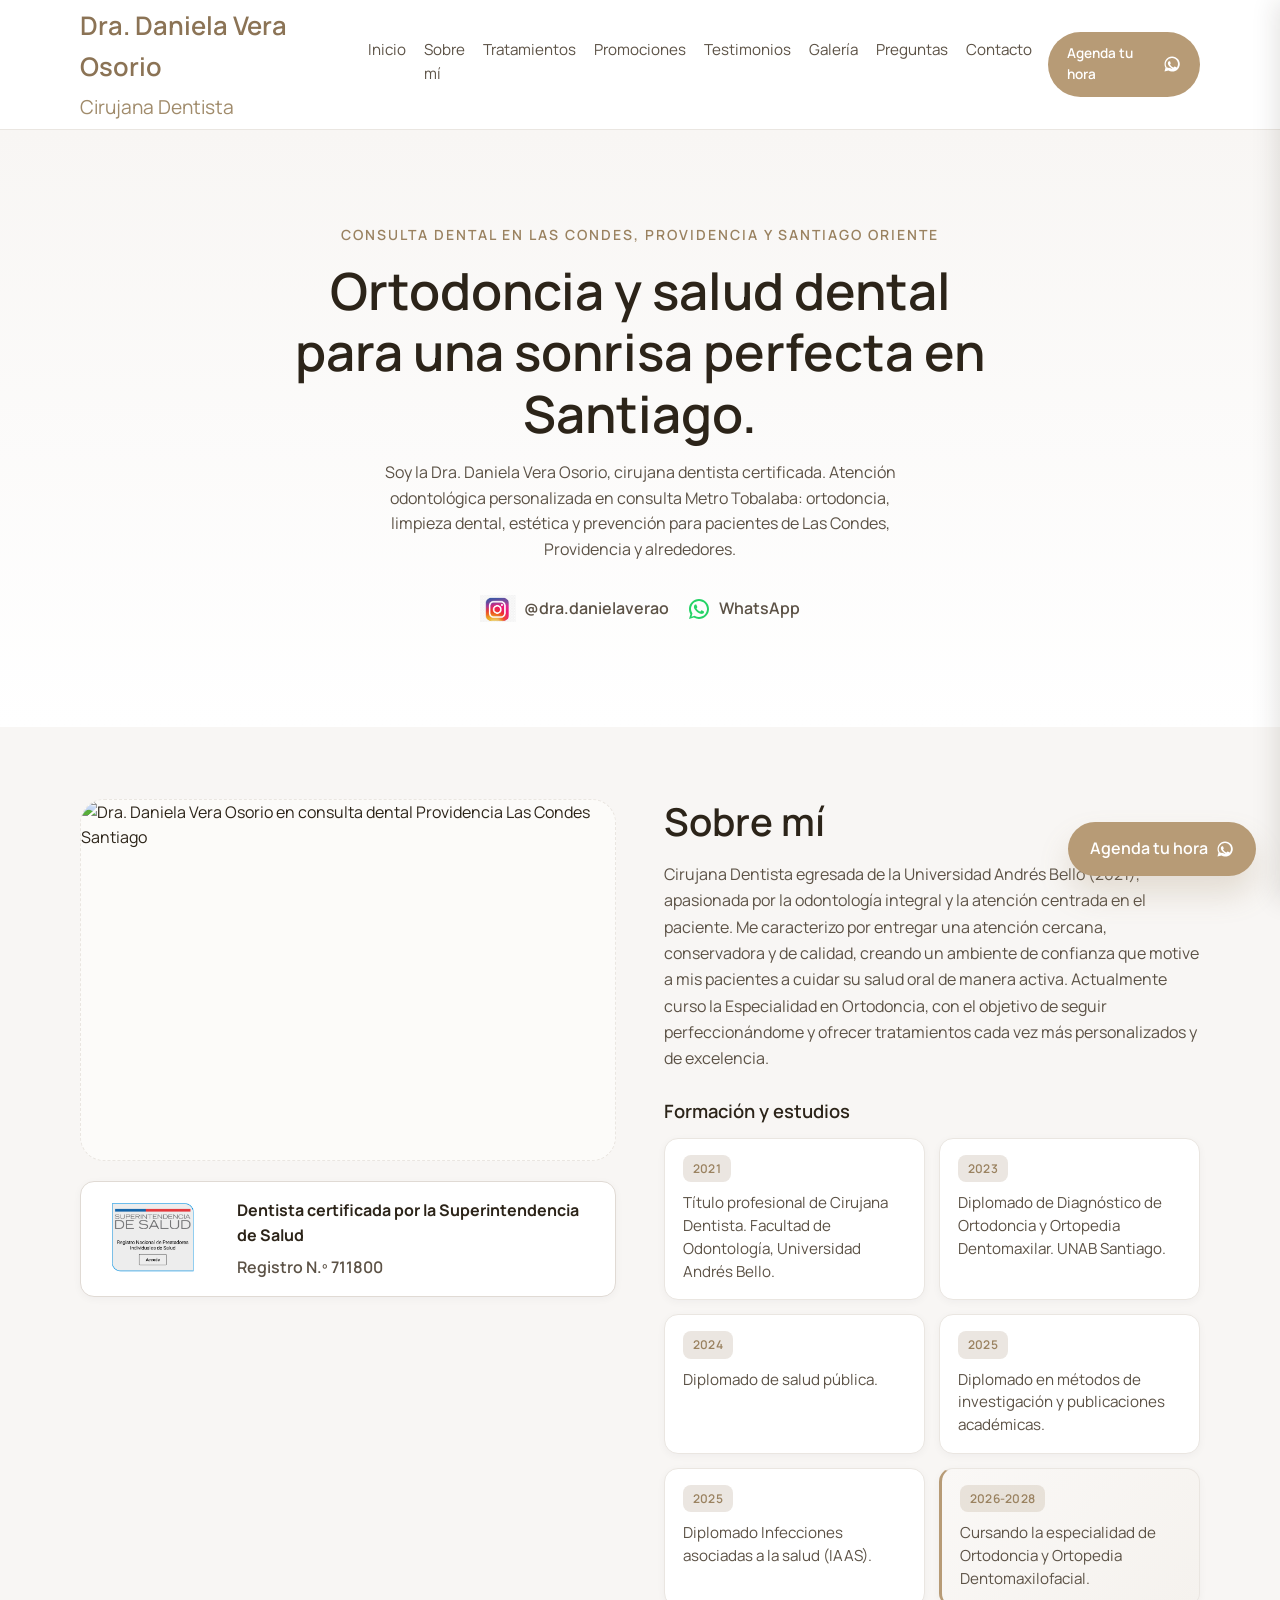
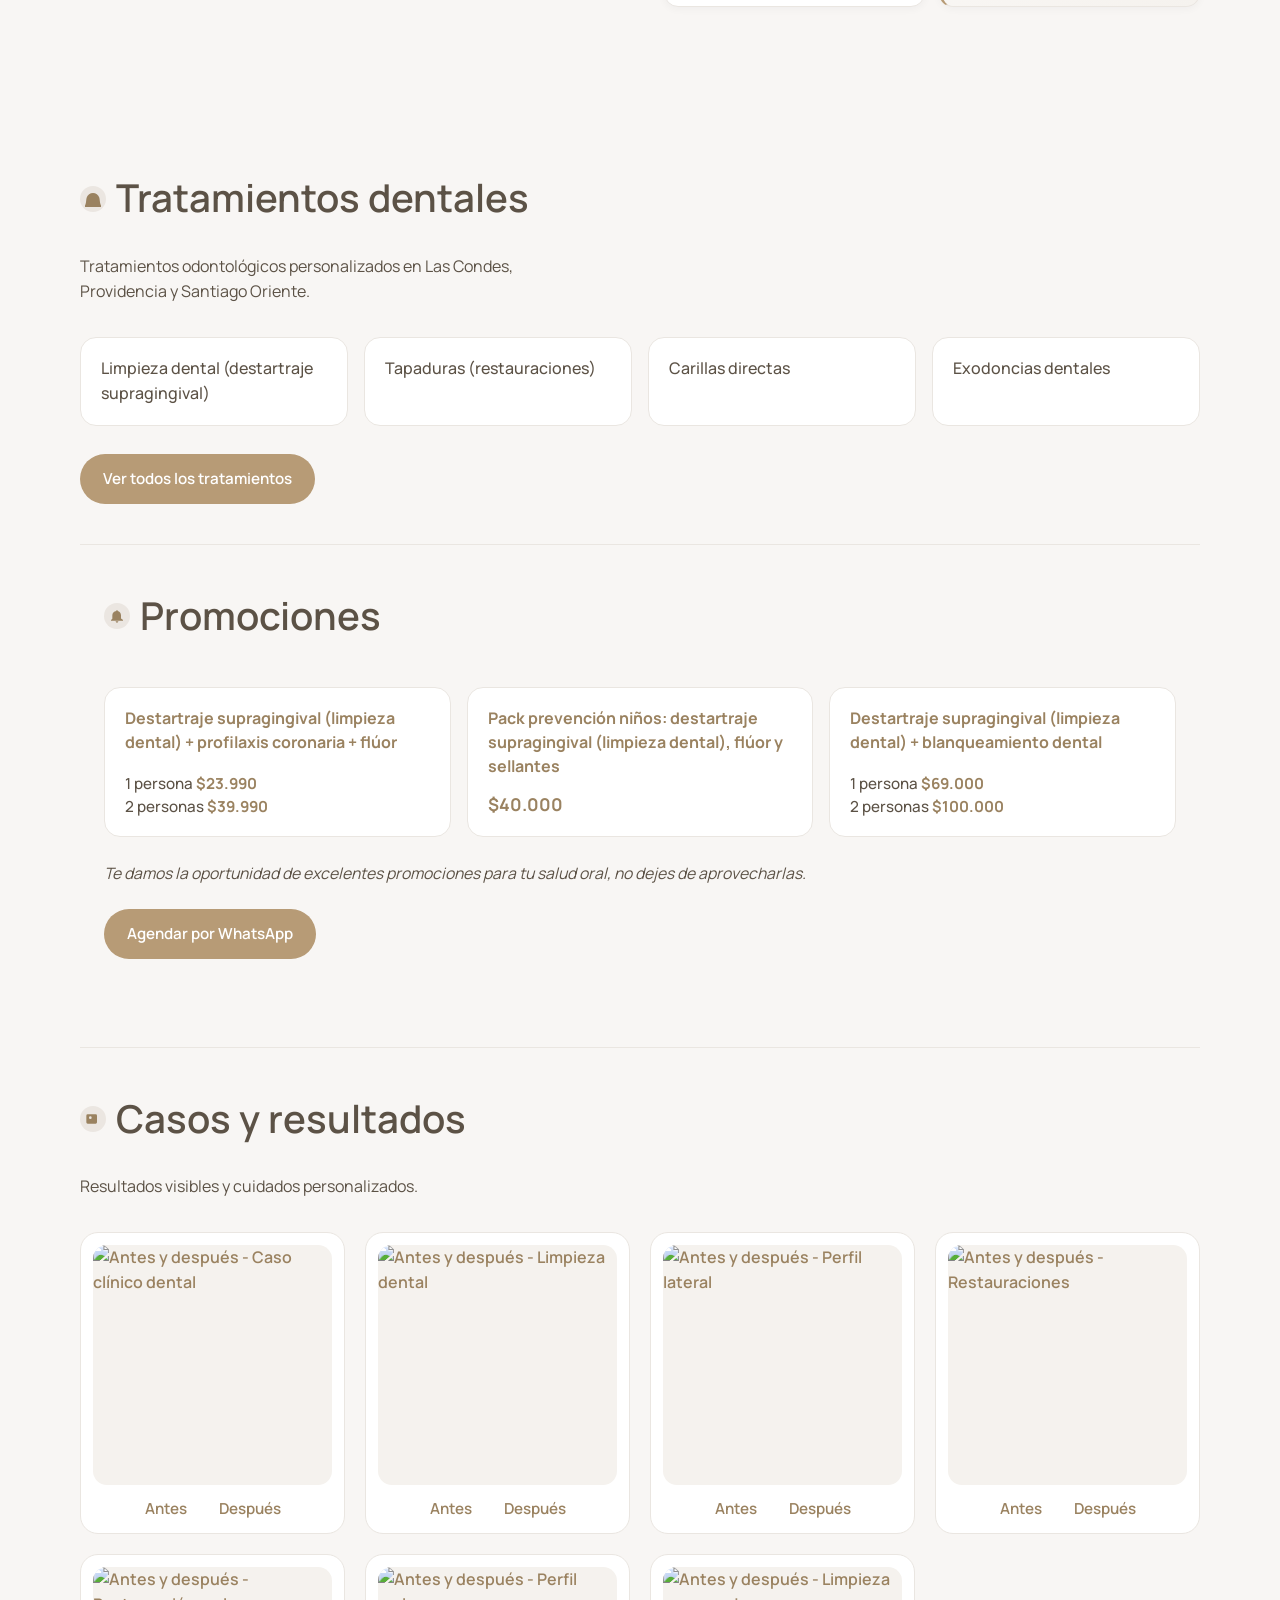
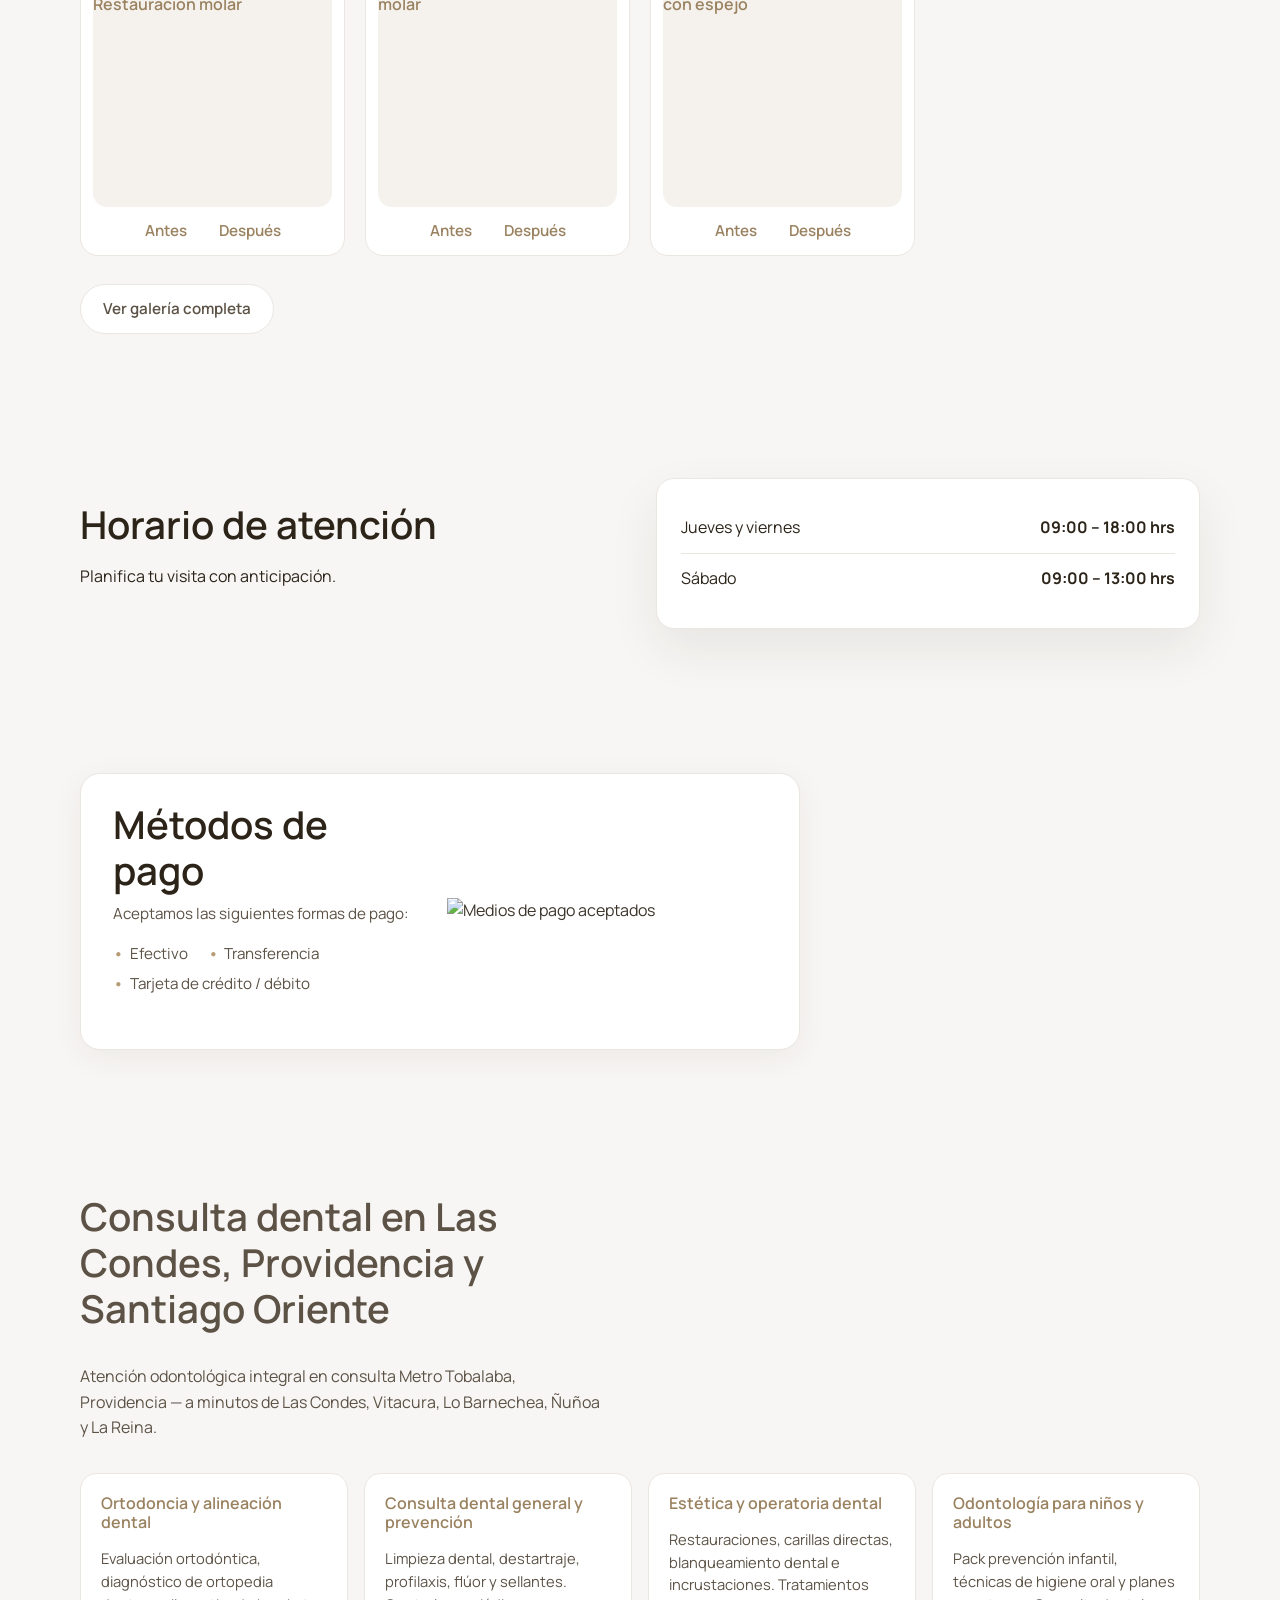
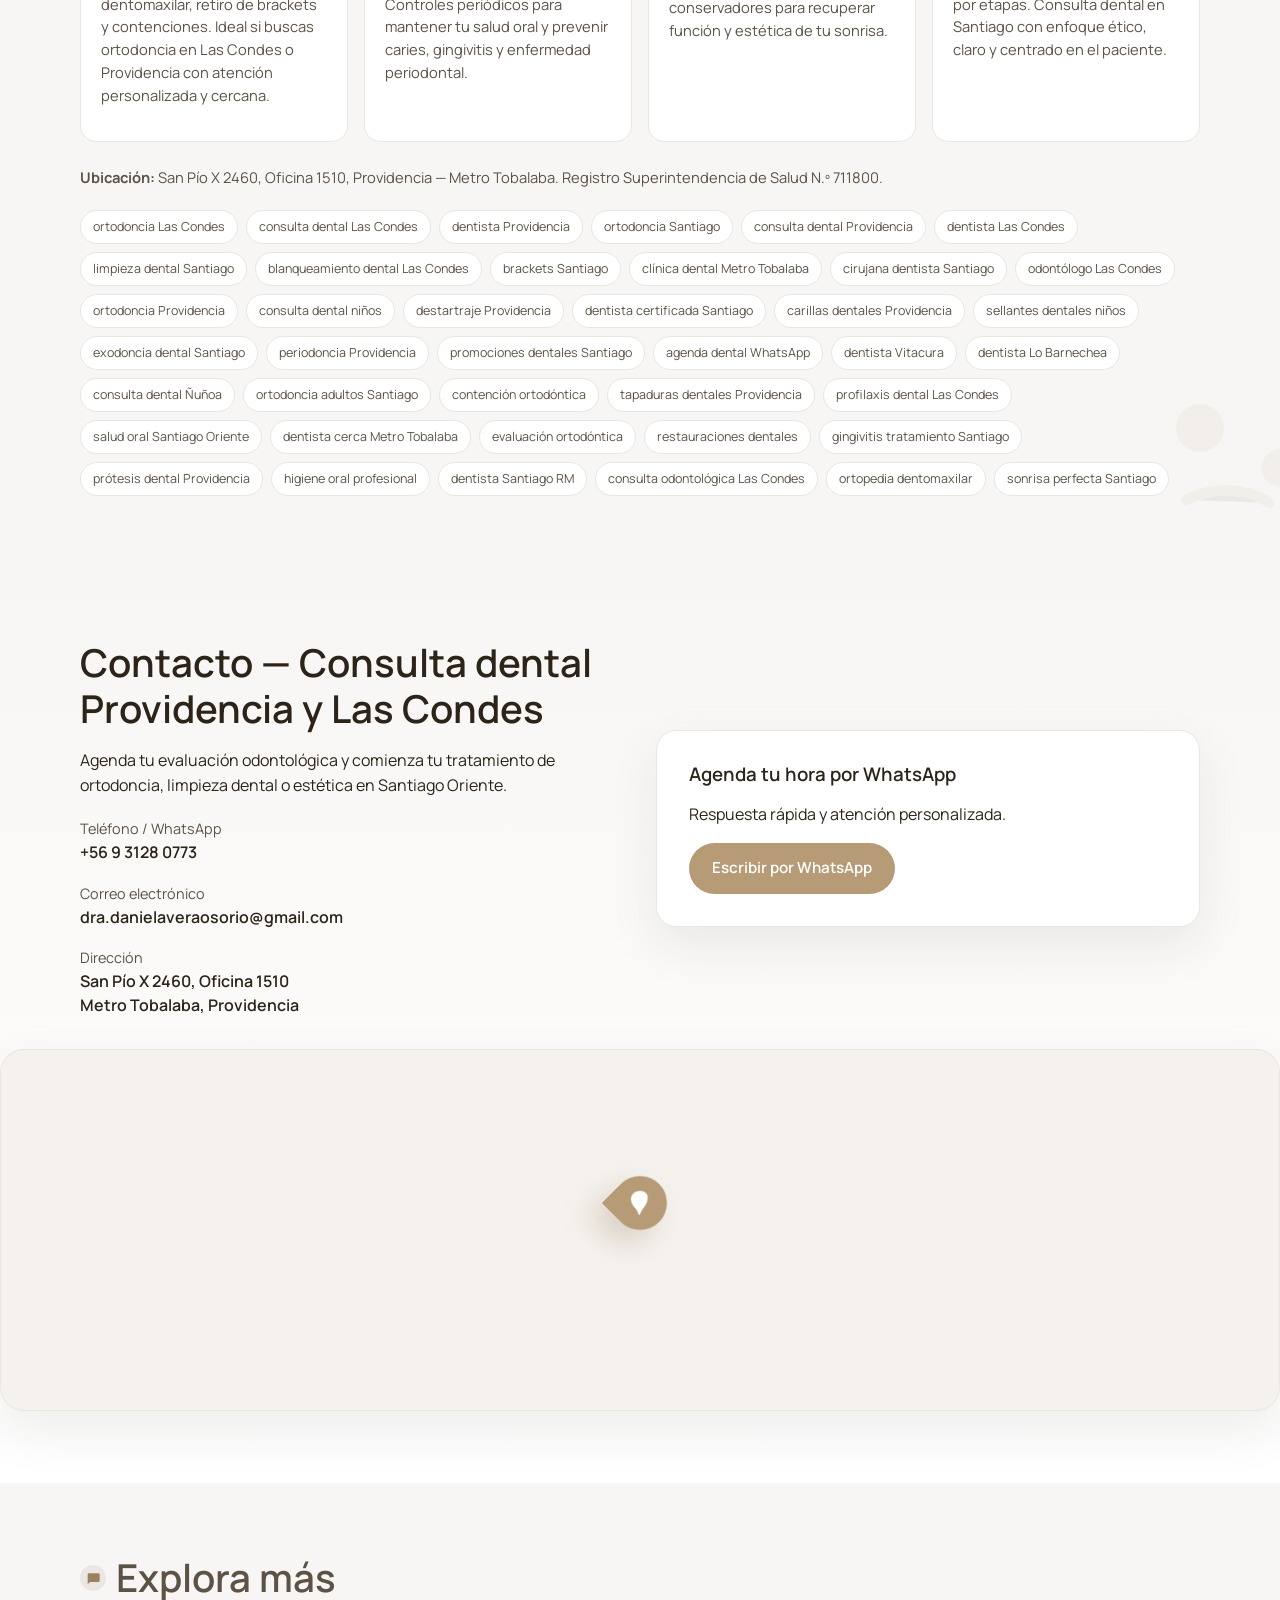
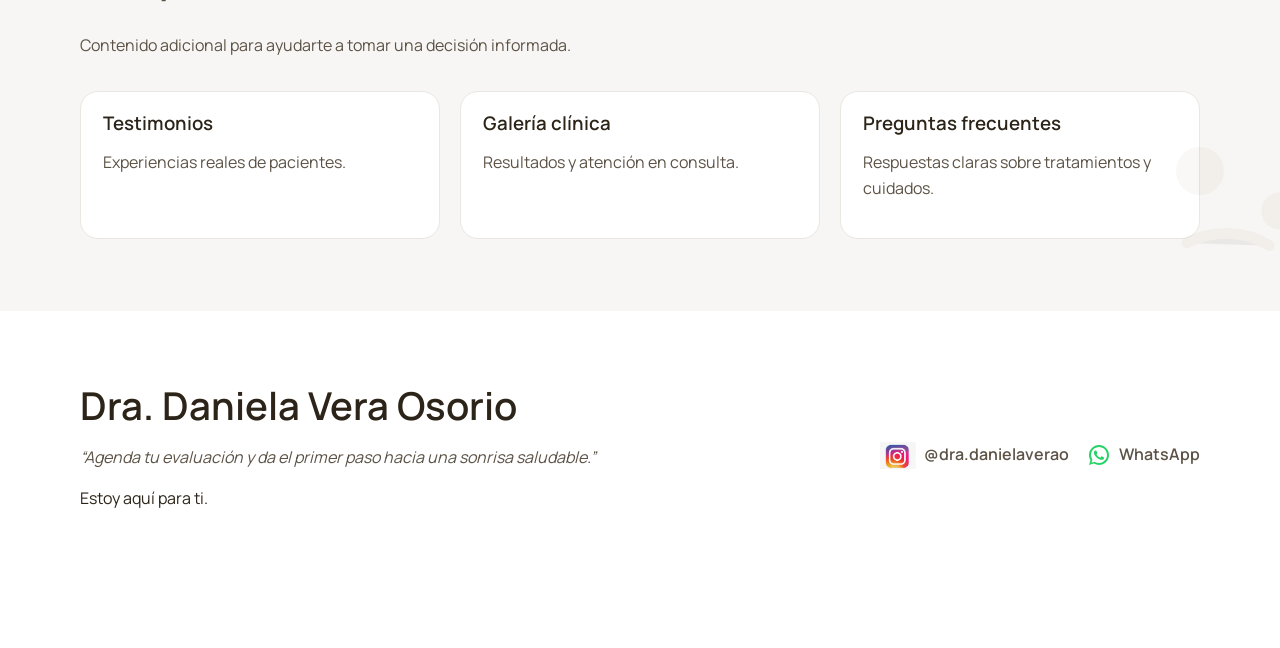
==== commit 21dfc8a7: "Optimizar SEO local para Google, Meta e IAs. Añade meta tags, Schema.org, sitemap, robots.txt, llms." ====
--- a/index.html
+++ b/index.html
@@ -3,26 +3,58 @@
   <head>
     <meta charset="utf-8" />
     <meta name="viewport" content="width=device-width, initial-scale=1" />
-    <title>Dra. Daniela Vera Osorio | Cirujana Dentista</title>
+    <title>Ortodoncia y Consulta Dental Las Condes | Dra. Daniela Vera Osorio — Providencia</title>
     <meta
       name="description"
-      content="Salud y estética dental. Reserva tu hora acá."
+      content="Consulta dental y ortodoncia en Las Condes y Providencia, Santiago. Dra. Daniela Vera Osorio, cirujana dentista certificada. Limpieza, brackets, blanqueamiento. Metro Tobalaba. Agenda por WhatsApp."
     />
-    <!-- Open Graph / Redes sociales y WhatsApp -->
+    <meta
+      name="keywords"
+      content="ortodoncia Las Condes, consulta dental Las Condes, dentista Providencia, ortodoncia Santiago, consulta dental Providencia, dentista Las Condes, limpieza dental Santiago, blanqueamiento dental, brackets Santiago, clínica dental Metro Tobalaba, cirujana dentista Santiago, odontólogo Las Condes, ortodoncia Providencia, consulta dental niños, destartraje Providencia, dentista certificada, agenda dental WhatsApp, carillas dentales, sellantes niños, exodoncia dental Santiago"
+    />
+    <meta name="author" content="Dra. Daniela Vera Osorio" />
+    <meta name="robots" content="index, follow, max-image-preview:large, max-snippet:-1, max-video-preview:-1" />
+    <meta name="googlebot" content="index, follow" />
+    <meta name="bingbot" content="index, follow" />
+    <meta name="language" content="Spanish" />
+    <meta name="geo.region" content="CL-RM" />
+    <meta name="geo.placename" content="Providencia, Las Condes, Santiago, Chile" />
+    <meta name="geo.position" content="-33.5195;-70.5988" />
+    <meta name="ICBM" content="-33.5195, -70.5988" />
+    <meta name="theme-color" content="#9a8260" />
+    <meta name="format-detection" content="telephone=yes" />
+    <link rel="canonical" href="https://dra-daniela-vera.vercel.app/" />
+    <link rel="alternate" hreflang="es-CL" href="https://dra-daniela-vera.vercel.app/" />
+    <link rel="alternate" hreflang="es" href="https://dra-daniela-vera.vercel.app/" />
+    <link rel="alternate" hreflang="x-default" href="https://dra-daniela-vera.vercel.app/" />
+    <link rel="sitemap" type="application/xml" title="Sitemap" href="https://dra-daniela-vera.vercel.app/sitemap.xml" />
+    <link rel="alternate" type="text/plain" title="LLMs" href="https://dra-daniela-vera.vercel.app/llms.txt" />
+    <!-- Open Graph / Meta (Facebook, Instagram, WhatsApp) -->
     <meta property="og:type" content="website" />
-    <meta property="og:title" content="Dra. Daniela Vera Osorio | Cirujano Dentista" />
-    <meta property="og:description" content="Salud y estética dental. Reserva tu hora acá." />
-    <meta property="og:image" content="https://dra-daniela-vera.vercel.app/assets/favicon.png" />
+    <meta property="og:site_name" content="Dra. Daniela Vera Osorio — Consulta Dental" />
+    <meta property="og:title" content="Ortodoncia y Consulta Dental Las Condes | Dra. Daniela Vera Osorio" />
+    <meta property="og:description" content="Consulta dental y ortodoncia en Las Condes y Providencia. Cirujana dentista certificada. Metro Tobalaba. Agenda tu hora por WhatsApp." />
+    <meta property="og:image" content="https://dra-daniela-vera.vercel.app/assets/foto-atendiendo.png" />
+    <meta property="og:image:alt" content="Dra. Daniela Vera Osorio atendiendo paciente en consulta dental" />
     <meta property="og:url" content="https://dra-daniela-vera.vercel.app/" />
     <meta property="og:locale" content="es_CL" />
-    <!-- Twitter Card -->
-    <meta name="twitter:card" content="summary" />
-    <meta name="twitter:title" content="Dra. Daniela Vera Osorio | Cirujano Dentista" />
-    <meta name="twitter:description" content="Salud y estética dental. Reserva tu hora acá." />
-    <meta name="twitter:image" content="https://dra-daniela-vera.vercel.app/assets/favicon.png" />
-    <!-- Favicon para que aparezca en previews -->
+    <meta property="og:locale:alternate" content="es_ES" />
+    <meta property="business:contact_data:street_address" content="San Pío X 2460, Oficina 1510" />
+    <meta property="business:contact_data:locality" content="Providencia" />
+    <meta property="business:contact_data:region" content="Región Metropolitana" />
+    <meta property="business:contact_data:postal_code" content="7500000" />
+    <meta property="business:contact_data:country_name" content="Chile" />
+    <meta property="business:contact_data:phone_number" content="+56931280773" />
+    <meta property="business:contact_data:email" content="dra.danielaveraosorio@gmail.com" />
+    <meta property="business:contact_data:website" content="https://dra-daniela-vera.vercel.app/" />
+    <!-- Twitter / X Card -->
+    <meta name="twitter:card" content="summary_large_image" />
+    <meta name="twitter:title" content="Ortodoncia y Consulta Dental Las Condes | Dra. Daniela Vera Osorio" />
+    <meta name="twitter:description" content="Consulta dental y ortodoncia en Providencia y Las Condes. Agenda por WhatsApp." />
+    <meta name="twitter:image" content="https://dra-daniela-vera.vercel.app/assets/foto-atendiendo.png" />
+    <meta name="twitter:image:alt" content="Consulta dental Dra. Daniela Vera Osorio Santiago" />
     <link rel="icon" type="image/png" href="assets/favicon.png" />
-    <link rel="icon" type="image/png" href="https://dra-daniela-vera.vercel.app/assets/favicon.png" />
+    <link rel="apple-touch-icon" href="assets/favicon.png" />
     <link rel="preconnect" href="https://fonts.googleapis.com" />
     <link rel="preconnect" href="https://fonts.gstatic.com" crossorigin />
     <link
@@ -30,6 +62,123 @@
       rel="stylesheet"
     />
     <link rel="stylesheet" href="styles.css" />
+    <script type="application/ld+json">
+      {
+        "@context": "https://schema.org",
+        "@graph": [
+          {
+            "@type": "WebSite",
+            "@id": "https://dra-daniela-vera.vercel.app/#website",
+            "url": "https://dra-daniela-vera.vercel.app/",
+            "name": "Dra. Daniela Vera Osorio — Consulta Dental y Ortodoncia",
+            "description": "Consulta dental y ortodoncia en Las Condes, Providencia y Santiago Oriente.",
+            "inLanguage": "es-CL",
+            "publisher": { "@id": "https://dra-daniela-vera.vercel.app/#dentist" }
+          },
+          {
+            "@type": "Dentist",
+            "@id": "https://dra-daniela-vera.vercel.app/#dentist",
+            "name": "Dra. Daniela Vera Osorio",
+            "alternateName": "Daniela Vera Osorio",
+            "description": "Cirujana dentista en Santiago especializada en ortodoncia, prevención, estética dental y salud oral integral. Consulta en Providencia, Metro Tobalaba, cerca de Las Condes.",
+            "url": "https://dra-daniela-vera.vercel.app/",
+            "image": "https://dra-daniela-vera.vercel.app/assets/foto-atendiendo.png",
+            "logo": "https://dra-daniela-vera.vercel.app/assets/logo-dra-daniela-vera.png",
+            "telephone": "+56931280773",
+            "email": "dra.danielaveraosorio@gmail.com",
+            "priceRange": "$$",
+            "currenciesAccepted": "CLP",
+            "paymentAccepted": "Efectivo, Transferencia, Tarjeta de crédito, Tarjeta de débito",
+            "medicalSpecialty": ["Dentistry", "Orthodontics", "Oral Surgery"],
+            "knowsAbout": [
+              "Ortodoncia", "Ortopedia dentomaxilar", "Limpieza dental", "Destartraje",
+              "Blanqueamiento dental", "Carillas dentales", "Restauraciones dentales",
+              "Exodoncias", "Periodoncia", "Odontopediatría", "Prevención oral", "Brackets"
+            ],
+            "hasCredential": {
+              "@type": "EducationalOccupationalCredential",
+              "credentialCategory": "certification",
+              "name": "Registro Superintendencia de Salud N.º 711800"
+            },
+            "sameAs": [
+              "https://www.instagram.com/dra.danielaverao/",
+              "https://rnpi.superdesalud.gob.cl/"
+            ],
+            "address": {
+              "@type": "PostalAddress",
+              "streetAddress": "San Pío X 2460, Oficina 1510",
+              "addressLocality": "Providencia",
+              "addressRegion": "Región Metropolitana",
+              "postalCode": "7500000",
+              "addressCountry": "CL"
+            },
+            "geo": {
+              "@type": "GeoCoordinates",
+              "latitude": -33.5195,
+              "longitude": -70.5988
+            },
+            "areaServed": [
+              { "@type": "City", "name": "Las Condes" },
+              { "@type": "City", "name": "Providencia" },
+              { "@type": "City", "name": "Vitacura" },
+              { "@type": "City", "name": "Lo Barnechea" },
+              { "@type": "City", "name": "Ñuñoa" },
+              { "@type": "City", "name": "La Reina" },
+              { "@type": "City", "name": "Peñalolén" },
+              { "@type": "AdministrativeArea", "name": "Santiago" }
+            ],
+            "openingHoursSpecification": [
+              {
+                "@type": "OpeningHoursSpecification",
+                "dayOfWeek": ["Thursday", "Friday"],
+                "opens": "09:00",
+                "closes": "18:00"
+              },
+              {
+                "@type": "OpeningHoursSpecification",
+                "dayOfWeek": "Saturday",
+                "opens": "09:00",
+                "closes": "13:00"
+              }
+            ],
+            "potentialAction": {
+              "@type": "ReserveAction",
+              "target": {
+                "@type": "EntryPoint",
+                "urlTemplate": "https://wa.me/56931280773?text=Hola%20Dra.%20Daniela%2C%20quisiera%20agendar%20una%20hora.",
+                "actionPlatform": [
+                  "http://schema.org/MobileWebPlatform",
+                  "http://schema.org/DesktopWebPlatform"
+                ]
+              },
+              "name": "Agendar consulta dental por WhatsApp"
+            }
+          },
+          {
+            "@type": "LocalBusiness",
+            "@id": "https://dra-daniela-vera.vercel.app/#localbusiness",
+            "name": "Consulta Dental Dra. Daniela Vera Osorio",
+            "description": "Consulta dental y ortodoncia en Providencia, Metro Tobalaba. Atención a pacientes de Las Condes, Vitacura y Santiago Oriente.",
+            "url": "https://dra-daniela-vera.vercel.app/",
+            "telephone": "+56931280773",
+            "image": "https://dra-daniela-vera.vercel.app/assets/foto-atendiendo.png",
+            "address": {
+              "@type": "PostalAddress",
+              "streetAddress": "San Pío X 2460, Oficina 1510",
+              "addressLocality": "Providencia",
+              "addressRegion": "Región Metropolitana",
+              "addressCountry": "CL"
+            },
+            "geo": {
+              "@type": "GeoCoordinates",
+              "latitude": -33.5195,
+              "longitude": -70.5988
+            },
+            "parentOrganization": { "@id": "https://dra-daniela-vera.vercel.app/#dentist" }
+          }
+        ]
+      }
+    </script>
   </head>
   <body>
     <header class="site-header">
@@ -74,11 +223,12 @@
       <section class="hero">
         <div class="container hero-grid">
           <div class="hero-text">
-            <p class="eyebrow">Atención dental personalizada y de calidad</p>
-            <h1>Salud y estética dental para una sonrisa perfecta.</h1>
+            <p class="eyebrow">Consulta dental en Las Condes, Providencia y Santiago Oriente</p>
+            <h1>Ortodoncia y salud dental para una sonrisa perfecta en Santiago.</h1>
             <p class="lead">
-              Soy la Dra. Daniela Vera Osorio. Mi compromiso es brindar una atención
-              cercana, clara y ética, acompañando a cada paciente durante todo su proceso de tratamiento.
+              Soy la Dra. Daniela Vera Osorio, cirujana dentista certificada. Atención
+              odontológica personalizada en consulta Metro Tobalaba: ortodoncia, limpieza dental,
+              estética y prevención para pacientes de Las Condes, Providencia y alrededores.
             </p>
             <div class="hero-actions socials">
               <a
@@ -122,7 +272,7 @@
         <div class="container about-grid">
           <div class="about-image">
             <div class="image-frame">
-              <img src="assets/foto-atendiendo.png" alt="Atención dental en consulta" />
+              <img src="assets/foto-atendiendo.png" alt="Dra. Daniela Vera Osorio en consulta dental Providencia Las Condes Santiago" />
             </div>
             <div class="credential credential-badge">
               <a
@@ -199,7 +349,7 @@
               </span>
               Tratamientos dentales
             </h2>
-            <p>Tratamientos personalizados para la salud y estética de tu sonrisa.</p>
+            <p>Tratamientos odontológicos personalizados en Las Condes, Providencia y Santiago Oriente.</p>
           </div>
           <div class="treatments-grid">
             <div class="treatment-card">Limpieza dental (destartraje supragingival)</div>
@@ -392,17 +542,107 @@
         </div>
       </section>
 
+      <section id="zona-atencion" class="section seo-local">
+        <div class="container">
+          <div class="section-header">
+            <h2 class="section-title">Consulta dental en Las Condes, Providencia y Santiago Oriente</h2>
+            <p>
+              Atención odontológica integral en consulta Metro Tobalaba, Providencia — a minutos de
+              Las Condes, Vitacura, Lo Barnechea, Ñuñoa y La Reina.
+            </p>
+          </div>
+          <div class="seo-local-grid">
+            <article class="seo-local-card">
+              <h3>Ortodoncia y alineación dental</h3>
+              <p>
+                Evaluación ortodóntica, diagnóstico de ortopedia dentomaxilar, retiro de brackets y
+                contenciones. Ideal si buscas ortodoncia en Las Condes o Providencia con atención
+                personalizada y cercana.
+              </p>
+            </article>
+            <article class="seo-local-card">
+              <h3>Consulta dental general y prevención</h3>
+              <p>
+                Limpieza dental, destartraje, profilaxis, flúor y sellantes. Controles periódicos para
+                mantener tu salud oral y prevenir caries, gingivitis y enfermedad periodontal.
+              </p>
+            </article>
+            <article class="seo-local-card">
+              <h3>Estética y operatoria dental</h3>
+              <p>
+                Restauraciones, carillas directas, blanqueamiento dental e incrustaciones. Tratamientos
+                conservadores para recuperar función y estética de tu sonrisa.
+              </p>
+            </article>
+            <article class="seo-local-card">
+              <h3>Odontología para niños y adultos</h3>
+              <p>
+                Pack prevención infantil, técnicas de higiene oral y planes por etapas. Consulta dental
+                en Santiago con enfoque ético, claro y centrado en el paciente.
+              </p>
+            </article>
+          </div>
+          <p class="seo-local-note">
+            <strong>Ubicación:</strong> San Pío X 2460, Oficina 1510, Providencia — Metro Tobalaba.
+            Registro Superintendencia de Salud N.º 711800.
+          </p>
+          <div class="seo-tags" aria-label="Especialidades y búsquedas relacionadas">
+            <span class="seo-tag">ortodoncia Las Condes</span>
+            <span class="seo-tag">consulta dental Las Condes</span>
+            <span class="seo-tag">dentista Providencia</span>
+            <span class="seo-tag">ortodoncia Santiago</span>
+            <span class="seo-tag">consulta dental Providencia</span>
+            <span class="seo-tag">dentista Las Condes</span>
+            <span class="seo-tag">limpieza dental Santiago</span>
+            <span class="seo-tag">blanqueamiento dental Las Condes</span>
+            <span class="seo-tag">brackets Santiago</span>
+            <span class="seo-tag">clínica dental Metro Tobalaba</span>
+            <span class="seo-tag">cirujana dentista Santiago</span>
+            <span class="seo-tag">odontólogo Las Condes</span>
+            <span class="seo-tag">ortodoncia Providencia</span>
+            <span class="seo-tag">consulta dental niños</span>
+            <span class="seo-tag">destartraje Providencia</span>
+            <span class="seo-tag">dentista certificada Santiago</span>
+            <span class="seo-tag">carillas dentales Providencia</span>
+            <span class="seo-tag">sellantes dentales niños</span>
+            <span class="seo-tag">exodoncia dental Santiago</span>
+            <span class="seo-tag">periodoncia Providencia</span>
+            <span class="seo-tag">promociones dentales Santiago</span>
+            <span class="seo-tag">agenda dental WhatsApp</span>
+            <span class="seo-tag">dentista Vitacura</span>
+            <span class="seo-tag">dentista Lo Barnechea</span>
+            <span class="seo-tag">consulta dental Ñuñoa</span>
+            <span class="seo-tag">ortodoncia adultos Santiago</span>
+            <span class="seo-tag">contención ortodóntica</span>
+            <span class="seo-tag">tapaduras dentales Providencia</span>
+            <span class="seo-tag">profilaxis dental Las Condes</span>
+            <span class="seo-tag">salud oral Santiago Oriente</span>
+            <span class="seo-tag">dentista cerca Metro Tobalaba</span>
+            <span class="seo-tag">evaluación ortodóntica</span>
+            <span class="seo-tag">restauraciones dentales</span>
+            <span class="seo-tag">gingivitis tratamiento Santiago</span>
+            <span class="seo-tag">prótesis dental Providencia</span>
+            <span class="seo-tag">higiene oral profesional</span>
+            <span class="seo-tag">dentista Santiago RM</span>
+            <span class="seo-tag">consulta odontológica Las Condes</span>
+            <span class="seo-tag">ortopedia dentomaxilar</span>
+            <span class="seo-tag">sonrisa perfecta Santiago</span>
+          </div>
+        </div>
+      </section>
+
       <section id="contacto" class="section section-cta">
         <div class="container contact-grid">
           <div>
-            <h2>Contacto</h2>
+            <h2>Contacto — Consulta dental Providencia y Las Condes</h2>
             <p>
-              Agenda tu evaluación y comienza un tratamiento enfocado en tu bienestar.
+              Agenda tu evaluación odontológica y comienza tu tratamiento de ortodoncia, limpieza
+              dental o estética en Santiago Oriente.
             </p>
             <div class="contact-list">
               <div>
                 <span>Teléfono / WhatsApp</span>
-                <a href="https://wa.me/56931280773" target="_blank" rel="noopener">
+                <a href="https://wa.me/56931280773" target="_blank" rel="noopener" title="WhatsApp consulta dental Las Condes Providencia">
                   +56 9 3128 0773
                 </a>
               </div>
--- a/styles.css
+++ b/styles.css
@@ -1237,6 +1237,58 @@
   color: var(--slate);
 }
 
+.seo-local {
+  background: var(--muted);
+}
+
+.seo-local-grid {
+  display: grid;
+  grid-template-columns: repeat(auto-fit, minmax(240px, 1fr));
+  gap: 16px;
+  margin-top: 24px;
+}
+
+.seo-local-card {
+  background: var(--white);
+  border: 1px solid var(--line);
+  border-radius: 16px;
+  padding: 20px;
+}
+
+.seo-local-card h3 {
+  font-size: 1rem;
+  margin-bottom: 8px;
+  color: var(--accent-dark);
+}
+
+.seo-local-card p {
+  font-size: 0.92rem;
+  color: var(--slate);
+  line-height: 1.55;
+}
+
+.seo-local-note {
+  margin-top: 24px;
+  font-size: 0.92rem;
+  color: var(--slate);
+}
+
+.seo-tags {
+  display: flex;
+  flex-wrap: wrap;
+  gap: 8px;
+  margin-top: 20px;
+}
+
+.seo-tag {
+  font-size: 0.78rem;
+  padding: 6px 12px;
+  background: var(--white);
+  border: 1px solid var(--line);
+  border-radius: 999px;
+  color: var(--slate);
+}
+
 .socials {
   display: flex;
   gap: 18px;
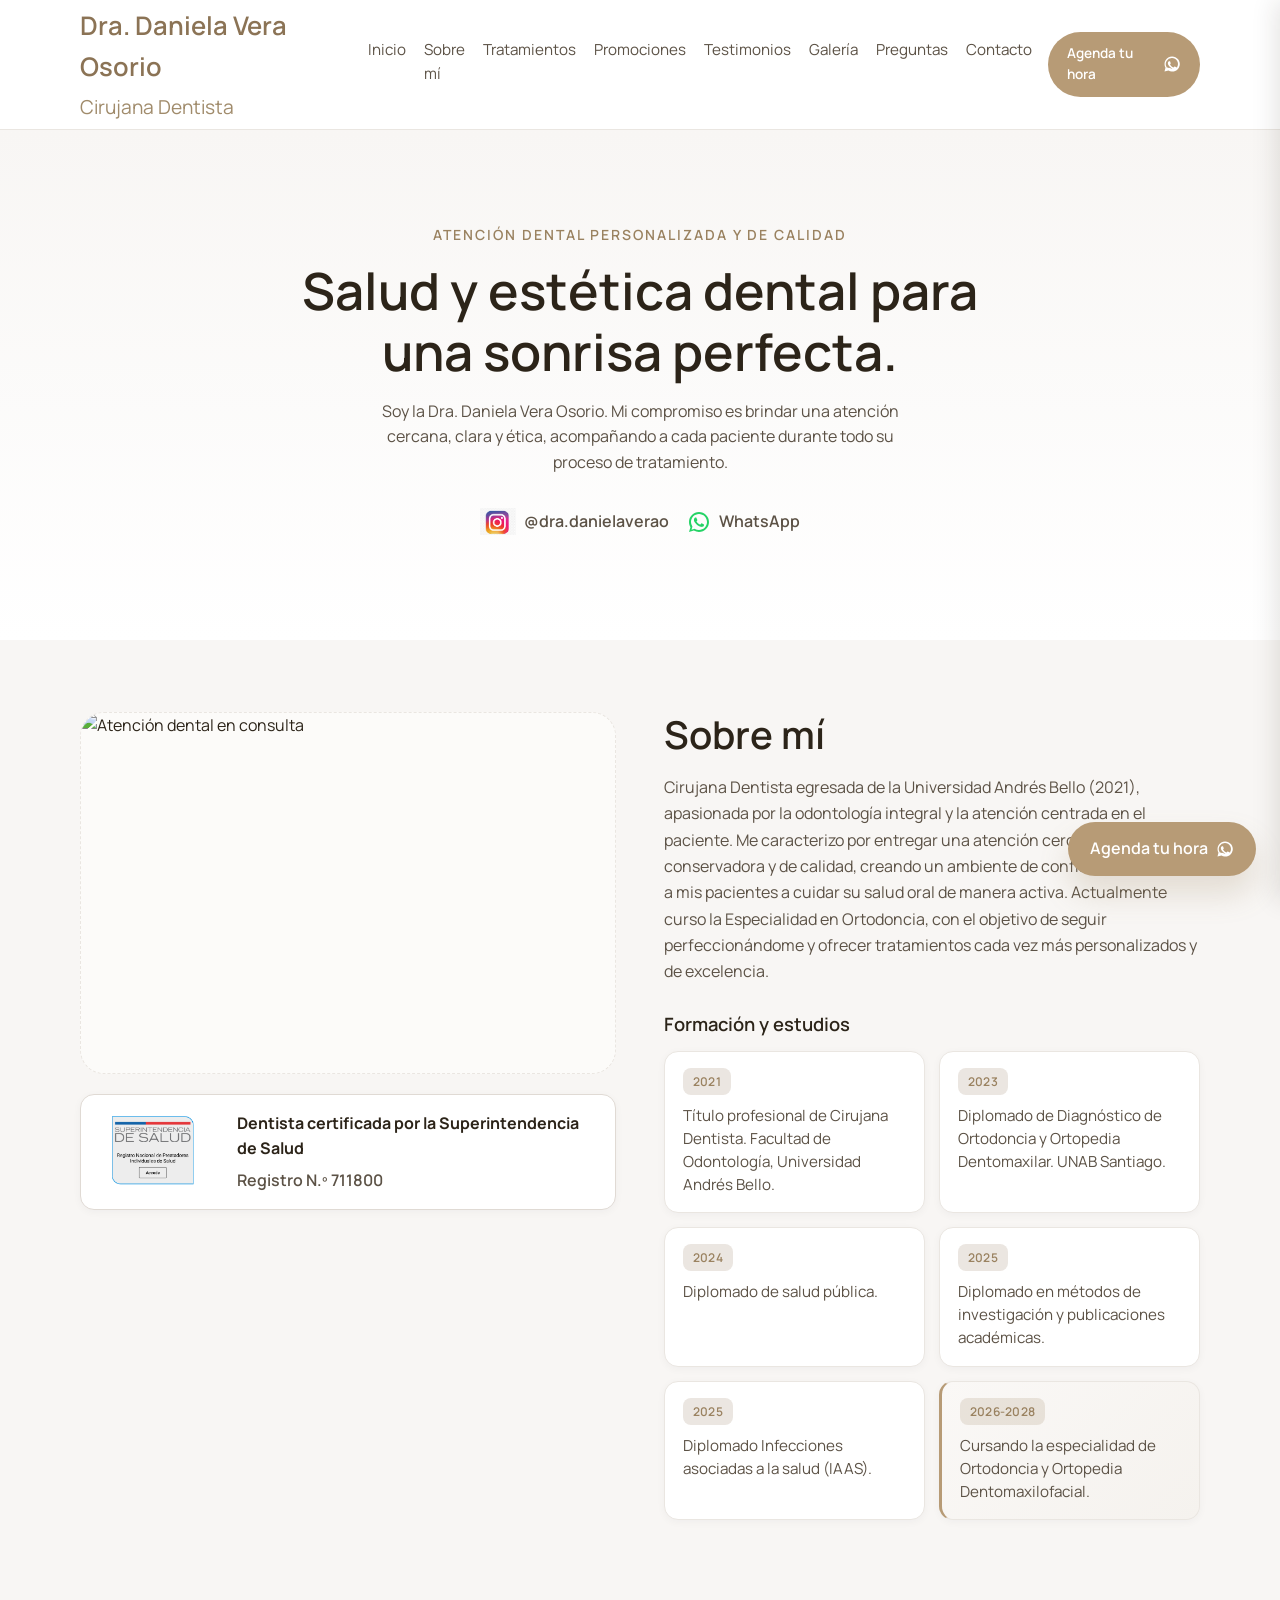
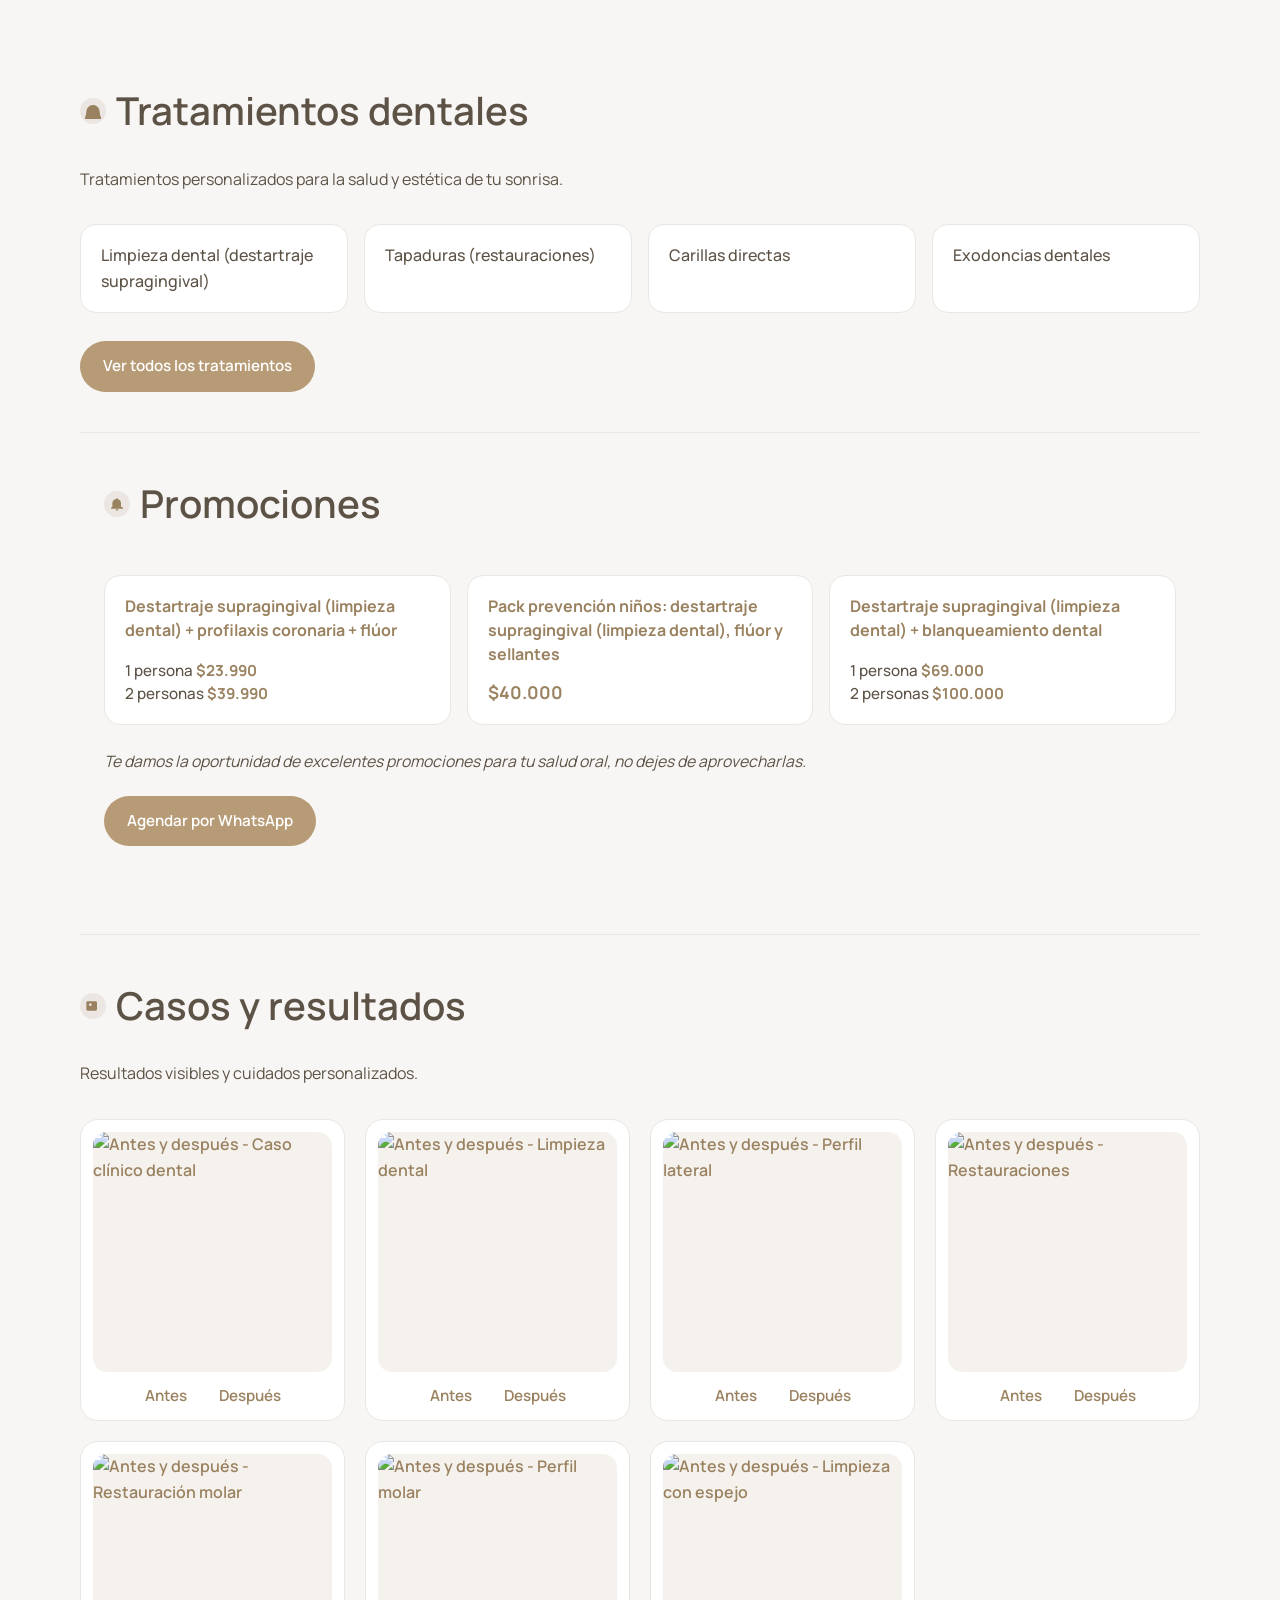
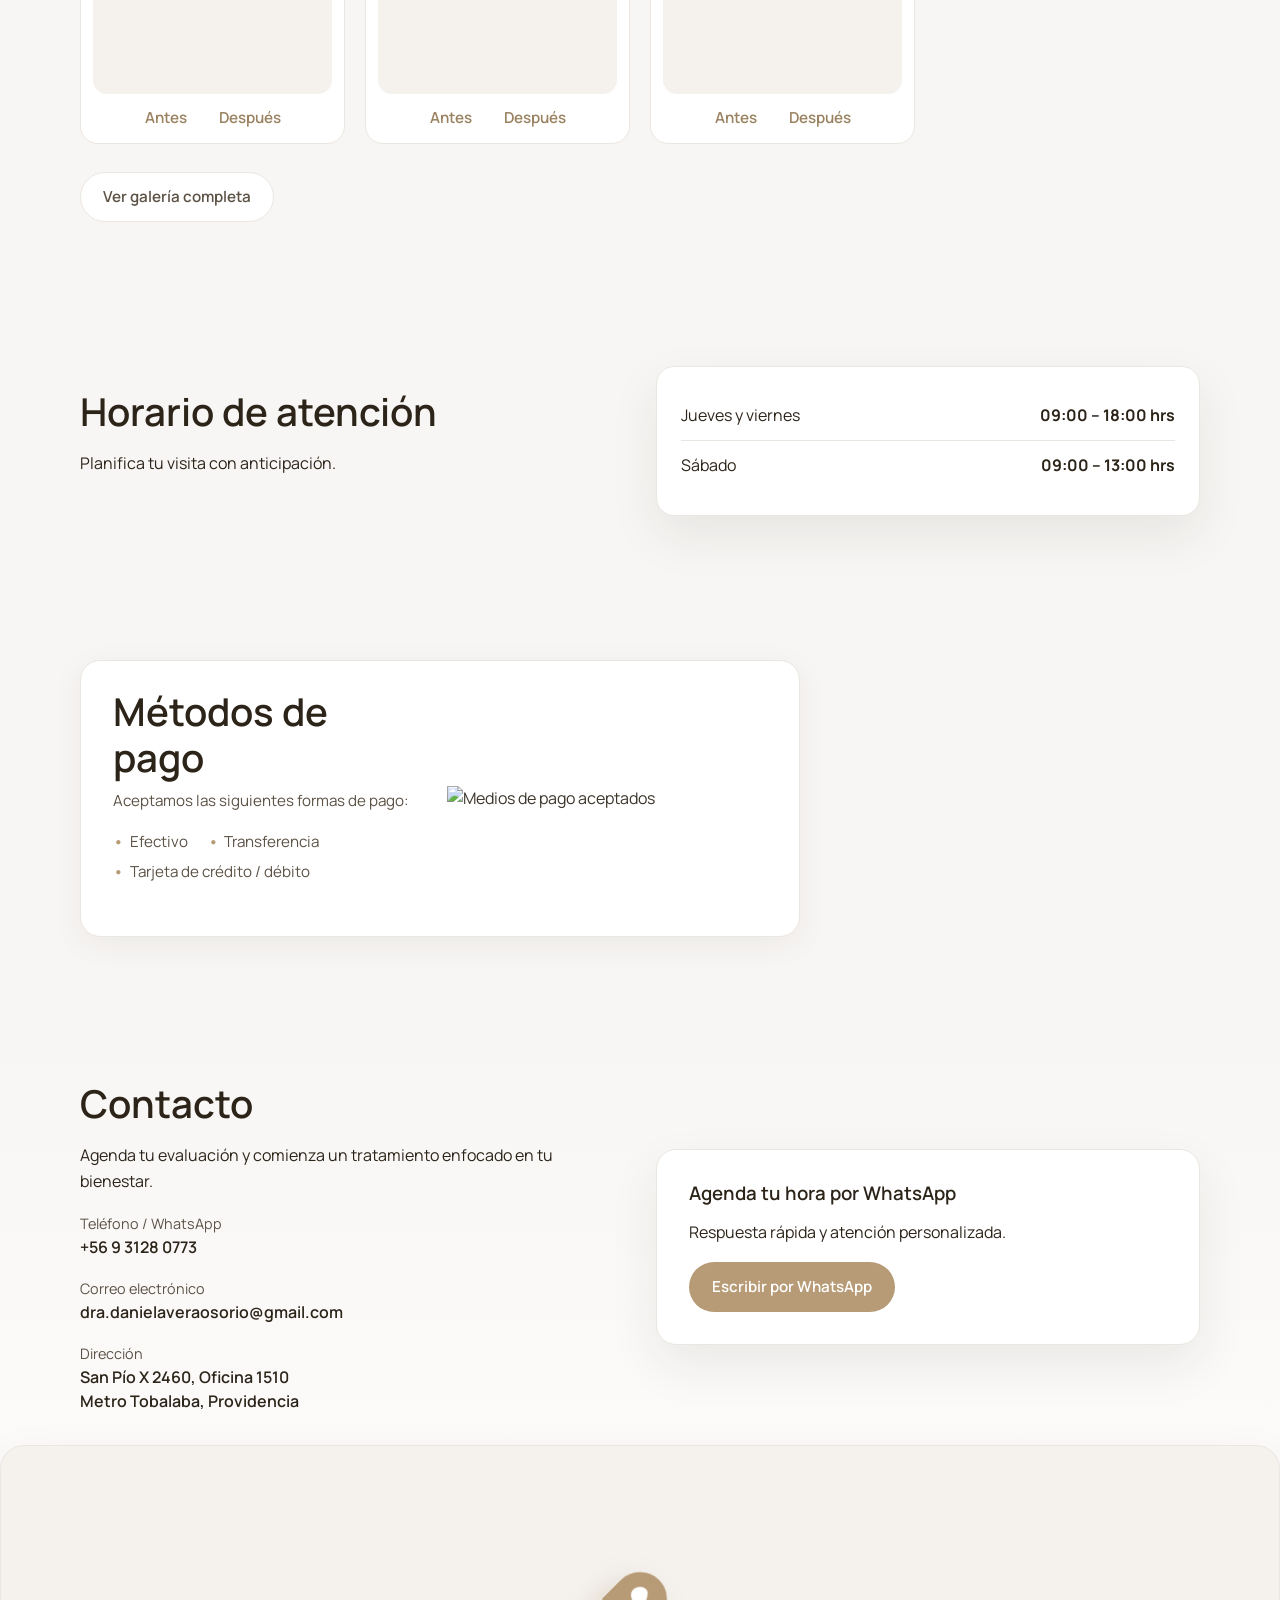
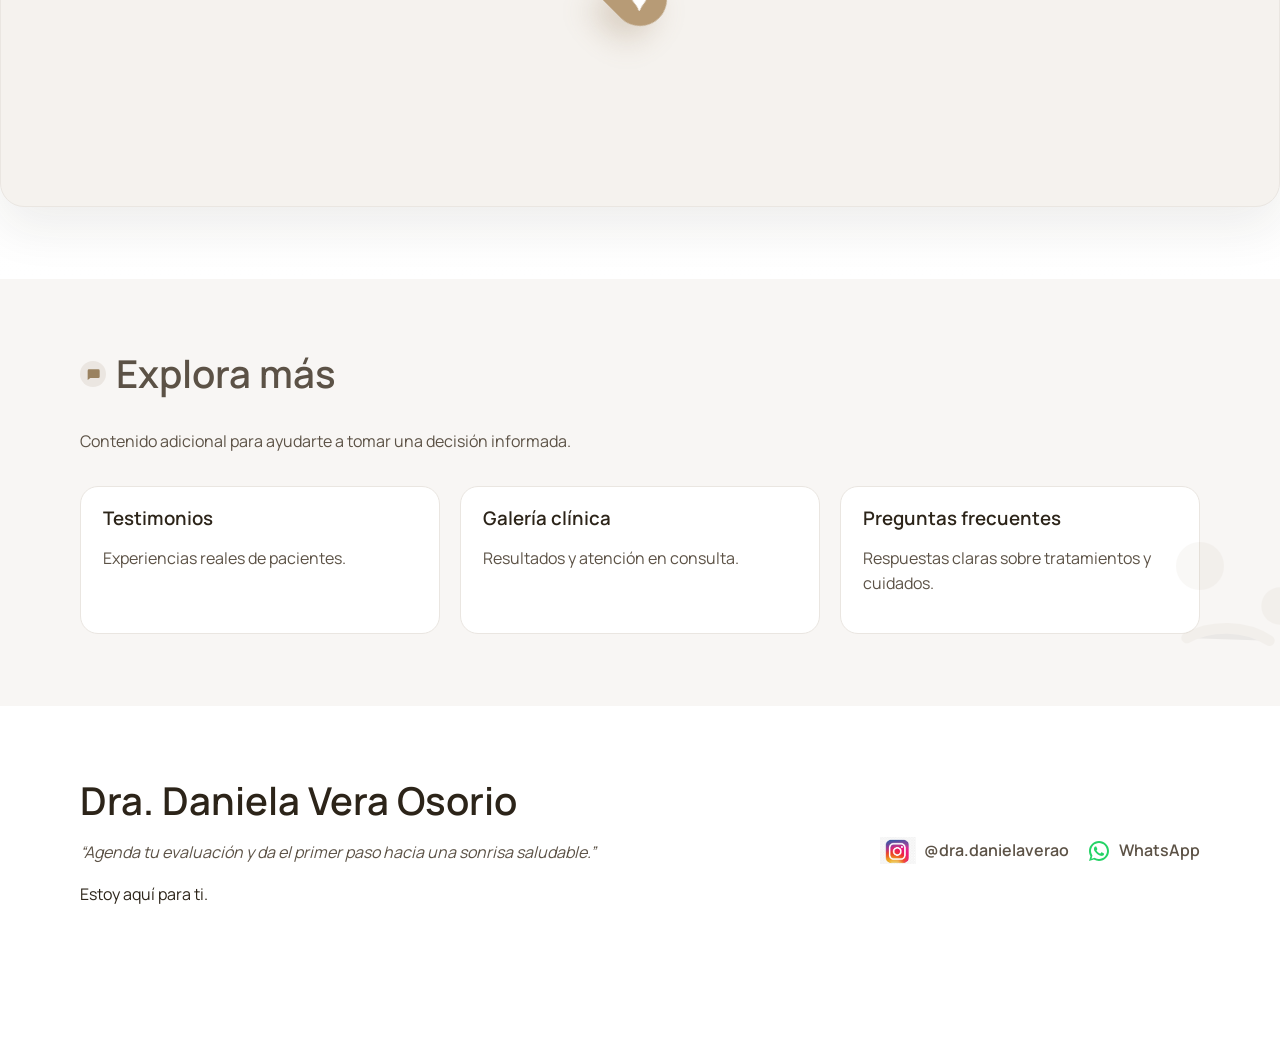
==== commit 5ad0d17f: "Revert "Optimizar SEO local para Google, Meta e IAs." This reverts commit 21dfc8a7fadd19dfca8634734d" ====
--- a/index.html
+++ b/index.html
@@ -3,58 +3,26 @@
   <head>
     <meta charset="utf-8" />
     <meta name="viewport" content="width=device-width, initial-scale=1" />
-    <title>Ortodoncia y Consulta Dental Las Condes | Dra. Daniela Vera Osorio — Providencia</title>
+    <title>Dra. Daniela Vera Osorio | Cirujana Dentista</title>
     <meta
       name="description"
-      content="Consulta dental y ortodoncia en Las Condes y Providencia, Santiago. Dra. Daniela Vera Osorio, cirujana dentista certificada. Limpieza, brackets, blanqueamiento. Metro Tobalaba. Agenda por WhatsApp."
+      content="Salud y estética dental. Reserva tu hora acá."
     />
-    <meta
-      name="keywords"
-      content="ortodoncia Las Condes, consulta dental Las Condes, dentista Providencia, ortodoncia Santiago, consulta dental Providencia, dentista Las Condes, limpieza dental Santiago, blanqueamiento dental, brackets Santiago, clínica dental Metro Tobalaba, cirujana dentista Santiago, odontólogo Las Condes, ortodoncia Providencia, consulta dental niños, destartraje Providencia, dentista certificada, agenda dental WhatsApp, carillas dentales, sellantes niños, exodoncia dental Santiago"
-    />
-    <meta name="author" content="Dra. Daniela Vera Osorio" />
-    <meta name="robots" content="index, follow, max-image-preview:large, max-snippet:-1, max-video-preview:-1" />
-    <meta name="googlebot" content="index, follow" />
-    <meta name="bingbot" content="index, follow" />
-    <meta name="language" content="Spanish" />
-    <meta name="geo.region" content="CL-RM" />
-    <meta name="geo.placename" content="Providencia, Las Condes, Santiago, Chile" />
-    <meta name="geo.position" content="-33.5195;-70.5988" />
-    <meta name="ICBM" content="-33.5195, -70.5988" />
-    <meta name="theme-color" content="#9a8260" />
-    <meta name="format-detection" content="telephone=yes" />
-    <link rel="canonical" href="https://dra-daniela-vera.vercel.app/" />
-    <link rel="alternate" hreflang="es-CL" href="https://dra-daniela-vera.vercel.app/" />
-    <link rel="alternate" hreflang="es" href="https://dra-daniela-vera.vercel.app/" />
-    <link rel="alternate" hreflang="x-default" href="https://dra-daniela-vera.vercel.app/" />
-    <link rel="sitemap" type="application/xml" title="Sitemap" href="https://dra-daniela-vera.vercel.app/sitemap.xml" />
-    <link rel="alternate" type="text/plain" title="LLMs" href="https://dra-daniela-vera.vercel.app/llms.txt" />
-    <!-- Open Graph / Meta (Facebook, Instagram, WhatsApp) -->
+    <!-- Open Graph / Redes sociales y WhatsApp -->
     <meta property="og:type" content="website" />
-    <meta property="og:site_name" content="Dra. Daniela Vera Osorio — Consulta Dental" />
-    <meta property="og:title" content="Ortodoncia y Consulta Dental Las Condes | Dra. Daniela Vera Osorio" />
-    <meta property="og:description" content="Consulta dental y ortodoncia en Las Condes y Providencia. Cirujana dentista certificada. Metro Tobalaba. Agenda tu hora por WhatsApp." />
-    <meta property="og:image" content="https://dra-daniela-vera.vercel.app/assets/foto-atendiendo.png" />
-    <meta property="og:image:alt" content="Dra. Daniela Vera Osorio atendiendo paciente en consulta dental" />
+    <meta property="og:title" content="Dra. Daniela Vera Osorio | Cirujano Dentista" />
+    <meta property="og:description" content="Salud y estética dental. Reserva tu hora acá." />
+    <meta property="og:image" content="https://dra-daniela-vera.vercel.app/assets/favicon.png" />
     <meta property="og:url" content="https://dra-daniela-vera.vercel.app/" />
     <meta property="og:locale" content="es_CL" />
-    <meta property="og:locale:alternate" content="es_ES" />
-    <meta property="business:contact_data:street_address" content="San Pío X 2460, Oficina 1510" />
-    <meta property="business:contact_data:locality" content="Providencia" />
-    <meta property="business:contact_data:region" content="Región Metropolitana" />
-    <meta property="business:contact_data:postal_code" content="7500000" />
-    <meta property="business:contact_data:country_name" content="Chile" />
-    <meta property="business:contact_data:phone_number" content="+56931280773" />
-    <meta property="business:contact_data:email" content="dra.danielaveraosorio@gmail.com" />
-    <meta property="business:contact_data:website" content="https://dra-daniela-vera.vercel.app/" />
-    <!-- Twitter / X Card -->
-    <meta name="twitter:card" content="summary_large_image" />
-    <meta name="twitter:title" content="Ortodoncia y Consulta Dental Las Condes | Dra. Daniela Vera Osorio" />
-    <meta name="twitter:description" content="Consulta dental y ortodoncia en Providencia y Las Condes. Agenda por WhatsApp." />
-    <meta name="twitter:image" content="https://dra-daniela-vera.vercel.app/assets/foto-atendiendo.png" />
-    <meta name="twitter:image:alt" content="Consulta dental Dra. Daniela Vera Osorio Santiago" />
+    <!-- Twitter Card -->
+    <meta name="twitter:card" content="summary" />
+    <meta name="twitter:title" content="Dra. Daniela Vera Osorio | Cirujano Dentista" />
+    <meta name="twitter:description" content="Salud y estética dental. Reserva tu hora acá." />
+    <meta name="twitter:image" content="https://dra-daniela-vera.vercel.app/assets/favicon.png" />
+    <!-- Favicon para que aparezca en previews -->
     <link rel="icon" type="image/png" href="assets/favicon.png" />
-    <link rel="apple-touch-icon" href="assets/favicon.png" />
+    <link rel="icon" type="image/png" href="https://dra-daniela-vera.vercel.app/assets/favicon.png" />
     <link rel="preconnect" href="https://fonts.googleapis.com" />
     <link rel="preconnect" href="https://fonts.gstatic.com" crossorigin />
     <link
@@ -62,123 +30,6 @@
       rel="stylesheet"
     />
     <link rel="stylesheet" href="styles.css" />
-    <script type="application/ld+json">
-      {
-        "@context": "https://schema.org",
-        "@graph": [
-          {
-            "@type": "WebSite",
-            "@id": "https://dra-daniela-vera.vercel.app/#website",
-            "url": "https://dra-daniela-vera.vercel.app/",
-            "name": "Dra. Daniela Vera Osorio — Consulta Dental y Ortodoncia",
-            "description": "Consulta dental y ortodoncia en Las Condes, Providencia y Santiago Oriente.",
-            "inLanguage": "es-CL",
-            "publisher": { "@id": "https://dra-daniela-vera.vercel.app/#dentist" }
-          },
-          {
-            "@type": "Dentist",
-            "@id": "https://dra-daniela-vera.vercel.app/#dentist",
-            "name": "Dra. Daniela Vera Osorio",
-            "alternateName": "Daniela Vera Osorio",
-            "description": "Cirujana dentista en Santiago especializada en ortodoncia, prevención, estética dental y salud oral integral. Consulta en Providencia, Metro Tobalaba, cerca de Las Condes.",
-            "url": "https://dra-daniela-vera.vercel.app/",
-            "image": "https://dra-daniela-vera.vercel.app/assets/foto-atendiendo.png",
-            "logo": "https://dra-daniela-vera.vercel.app/assets/logo-dra-daniela-vera.png",
-            "telephone": "+56931280773",
-            "email": "dra.danielaveraosorio@gmail.com",
-            "priceRange": "$$",
-            "currenciesAccepted": "CLP",
-            "paymentAccepted": "Efectivo, Transferencia, Tarjeta de crédito, Tarjeta de débito",
-            "medicalSpecialty": ["Dentistry", "Orthodontics", "Oral Surgery"],
-            "knowsAbout": [
-              "Ortodoncia", "Ortopedia dentomaxilar", "Limpieza dental", "Destartraje",
-              "Blanqueamiento dental", "Carillas dentales", "Restauraciones dentales",
-              "Exodoncias", "Periodoncia", "Odontopediatría", "Prevención oral", "Brackets"
-            ],
-            "hasCredential": {
-              "@type": "EducationalOccupationalCredential",
-              "credentialCategory": "certification",
-              "name": "Registro Superintendencia de Salud N.º 711800"
-            },
-            "sameAs": [
-              "https://www.instagram.com/dra.danielaverao/",
-              "https://rnpi.superdesalud.gob.cl/"
-            ],
-            "address": {
-              "@type": "PostalAddress",
-              "streetAddress": "San Pío X 2460, Oficina 1510",
-              "addressLocality": "Providencia",
-              "addressRegion": "Región Metropolitana",
-              "postalCode": "7500000",
-              "addressCountry": "CL"
-            },
-            "geo": {
-              "@type": "GeoCoordinates",
-              "latitude": -33.5195,
-              "longitude": -70.5988
-            },
-            "areaServed": [
-              { "@type": "City", "name": "Las Condes" },
-              { "@type": "City", "name": "Providencia" },
-              { "@type": "City", "name": "Vitacura" },
-              { "@type": "City", "name": "Lo Barnechea" },
-              { "@type": "City", "name": "Ñuñoa" },
-              { "@type": "City", "name": "La Reina" },
-              { "@type": "City", "name": "Peñalolén" },
-              { "@type": "AdministrativeArea", "name": "Santiago" }
-            ],
-            "openingHoursSpecification": [
-              {
-                "@type": "OpeningHoursSpecification",
-                "dayOfWeek": ["Thursday", "Friday"],
-                "opens": "09:00",
-                "closes": "18:00"
-              },
-              {
-                "@type": "OpeningHoursSpecification",
-                "dayOfWeek": "Saturday",
-                "opens": "09:00",
-                "closes": "13:00"
-              }
-            ],
-            "potentialAction": {
-              "@type": "ReserveAction",
-              "target": {
-                "@type": "EntryPoint",
-                "urlTemplate": "https://wa.me/56931280773?text=Hola%20Dra.%20Daniela%2C%20quisiera%20agendar%20una%20hora.",
-                "actionPlatform": [
-                  "http://schema.org/MobileWebPlatform",
-                  "http://schema.org/DesktopWebPlatform"
-                ]
-              },
-              "name": "Agendar consulta dental por WhatsApp"
-            }
-          },
-          {
-            "@type": "LocalBusiness",
-            "@id": "https://dra-daniela-vera.vercel.app/#localbusiness",
-            "name": "Consulta Dental Dra. Daniela Vera Osorio",
-            "description": "Consulta dental y ortodoncia en Providencia, Metro Tobalaba. Atención a pacientes de Las Condes, Vitacura y Santiago Oriente.",
-            "url": "https://dra-daniela-vera.vercel.app/",
-            "telephone": "+56931280773",
-            "image": "https://dra-daniela-vera.vercel.app/assets/foto-atendiendo.png",
-            "address": {
-              "@type": "PostalAddress",
-              "streetAddress": "San Pío X 2460, Oficina 1510",
-              "addressLocality": "Providencia",
-              "addressRegion": "Región Metropolitana",
-              "addressCountry": "CL"
-            },
-            "geo": {
-              "@type": "GeoCoordinates",
-              "latitude": -33.5195,
-              "longitude": -70.5988
-            },
-            "parentOrganization": { "@id": "https://dra-daniela-vera.vercel.app/#dentist" }
-          }
-        ]
-      }
-    </script>
   </head>
   <body>
     <header class="site-header">
@@ -223,12 +74,11 @@
       <section class="hero">
         <div class="container hero-grid">
           <div class="hero-text">
-            <p class="eyebrow">Consulta dental en Las Condes, Providencia y Santiago Oriente</p>
-            <h1>Ortodoncia y salud dental para una sonrisa perfecta en Santiago.</h1>
+            <p class="eyebrow">Atención dental personalizada y de calidad</p>
+            <h1>Salud y estética dental para una sonrisa perfecta.</h1>
             <p class="lead">
-              Soy la Dra. Daniela Vera Osorio, cirujana dentista certificada. Atención
-              odontológica personalizada en consulta Metro Tobalaba: ortodoncia, limpieza dental,
-              estética y prevención para pacientes de Las Condes, Providencia y alrededores.
+              Soy la Dra. Daniela Vera Osorio. Mi compromiso es brindar una atención
+              cercana, clara y ética, acompañando a cada paciente durante todo su proceso de tratamiento.
             </p>
             <div class="hero-actions socials">
               <a
@@ -272,7 +122,7 @@
         <div class="container about-grid">
           <div class="about-image">
             <div class="image-frame">
-              <img src="assets/foto-atendiendo.png" alt="Dra. Daniela Vera Osorio en consulta dental Providencia Las Condes Santiago" />
+              <img src="assets/foto-atendiendo.png" alt="Atención dental en consulta" />
             </div>
             <div class="credential credential-badge">
               <a
@@ -349,7 +199,7 @@
               </span>
               Tratamientos dentales
             </h2>
-            <p>Tratamientos odontológicos personalizados en Las Condes, Providencia y Santiago Oriente.</p>
+            <p>Tratamientos personalizados para la salud y estética de tu sonrisa.</p>
           </div>
           <div class="treatments-grid">
             <div class="treatment-card">Limpieza dental (destartraje supragingival)</div>
@@ -542,107 +392,17 @@
         </div>
       </section>
 
-      <section id="zona-atencion" class="section seo-local">
-        <div class="container">
-          <div class="section-header">
-            <h2 class="section-title">Consulta dental en Las Condes, Providencia y Santiago Oriente</h2>
-            <p>
-              Atención odontológica integral en consulta Metro Tobalaba, Providencia — a minutos de
-              Las Condes, Vitacura, Lo Barnechea, Ñuñoa y La Reina.
-            </p>
-          </div>
-          <div class="seo-local-grid">
-            <article class="seo-local-card">
-              <h3>Ortodoncia y alineación dental</h3>
-              <p>
-                Evaluación ortodóntica, diagnóstico de ortopedia dentomaxilar, retiro de brackets y
-                contenciones. Ideal si buscas ortodoncia en Las Condes o Providencia con atención
-                personalizada y cercana.
-              </p>
-            </article>
-            <article class="seo-local-card">
-              <h3>Consulta dental general y prevención</h3>
-              <p>
-                Limpieza dental, destartraje, profilaxis, flúor y sellantes. Controles periódicos para
-                mantener tu salud oral y prevenir caries, gingivitis y enfermedad periodontal.
-              </p>
-            </article>
-            <article class="seo-local-card">
-              <h3>Estética y operatoria dental</h3>
-              <p>
-                Restauraciones, carillas directas, blanqueamiento dental e incrustaciones. Tratamientos
-                conservadores para recuperar función y estética de tu sonrisa.
-              </p>
-            </article>
-            <article class="seo-local-card">
-              <h3>Odontología para niños y adultos</h3>
-              <p>
-                Pack prevención infantil, técnicas de higiene oral y planes por etapas. Consulta dental
-                en Santiago con enfoque ético, claro y centrado en el paciente.
-              </p>
-            </article>
-          </div>
-          <p class="seo-local-note">
-            <strong>Ubicación:</strong> San Pío X 2460, Oficina 1510, Providencia — Metro Tobalaba.
-            Registro Superintendencia de Salud N.º 711800.
-          </p>
-          <div class="seo-tags" aria-label="Especialidades y búsquedas relacionadas">
-            <span class="seo-tag">ortodoncia Las Condes</span>
-            <span class="seo-tag">consulta dental Las Condes</span>
-            <span class="seo-tag">dentista Providencia</span>
-            <span class="seo-tag">ortodoncia Santiago</span>
-            <span class="seo-tag">consulta dental Providencia</span>
-            <span class="seo-tag">dentista Las Condes</span>
-            <span class="seo-tag">limpieza dental Santiago</span>
-            <span class="seo-tag">blanqueamiento dental Las Condes</span>
-            <span class="seo-tag">brackets Santiago</span>
-            <span class="seo-tag">clínica dental Metro Tobalaba</span>
-            <span class="seo-tag">cirujana dentista Santiago</span>
-            <span class="seo-tag">odontólogo Las Condes</span>
-            <span class="seo-tag">ortodoncia Providencia</span>
-            <span class="seo-tag">consulta dental niños</span>
-            <span class="seo-tag">destartraje Providencia</span>
-            <span class="seo-tag">dentista certificada Santiago</span>
-            <span class="seo-tag">carillas dentales Providencia</span>
-            <span class="seo-tag">sellantes dentales niños</span>
-            <span class="seo-tag">exodoncia dental Santiago</span>
-            <span class="seo-tag">periodoncia Providencia</span>
-            <span class="seo-tag">promociones dentales Santiago</span>
-            <span class="seo-tag">agenda dental WhatsApp</span>
-            <span class="seo-tag">dentista Vitacura</span>
-            <span class="seo-tag">dentista Lo Barnechea</span>
-            <span class="seo-tag">consulta dental Ñuñoa</span>
-            <span class="seo-tag">ortodoncia adultos Santiago</span>
-            <span class="seo-tag">contención ortodóntica</span>
-            <span class="seo-tag">tapaduras dentales Providencia</span>
-            <span class="seo-tag">profilaxis dental Las Condes</span>
-            <span class="seo-tag">salud oral Santiago Oriente</span>
-            <span class="seo-tag">dentista cerca Metro Tobalaba</span>
-            <span class="seo-tag">evaluación ortodóntica</span>
-            <span class="seo-tag">restauraciones dentales</span>
-            <span class="seo-tag">gingivitis tratamiento Santiago</span>
-            <span class="seo-tag">prótesis dental Providencia</span>
-            <span class="seo-tag">higiene oral profesional</span>
-            <span class="seo-tag">dentista Santiago RM</span>
-            <span class="seo-tag">consulta odontológica Las Condes</span>
-            <span class="seo-tag">ortopedia dentomaxilar</span>
-            <span class="seo-tag">sonrisa perfecta Santiago</span>
-          </div>
-        </div>
-      </section>
-
       <section id="contacto" class="section section-cta">
         <div class="container contact-grid">
           <div>
-            <h2>Contacto — Consulta dental Providencia y Las Condes</h2>
+            <h2>Contacto</h2>
             <p>
-              Agenda tu evaluación odontológica y comienza tu tratamiento de ortodoncia, limpieza
-              dental o estética en Santiago Oriente.
+              Agenda tu evaluación y comienza un tratamiento enfocado en tu bienestar.
             </p>
             <div class="contact-list">
               <div>
                 <span>Teléfono / WhatsApp</span>
-                <a href="https://wa.me/56931280773" target="_blank" rel="noopener" title="WhatsApp consulta dental Las Condes Providencia">
+                <a href="https://wa.me/56931280773" target="_blank" rel="noopener">
                   +56 9 3128 0773
                 </a>
               </div>
--- a/styles.css
+++ b/styles.css
@@ -1237,58 +1237,6 @@
   color: var(--slate);
 }
 
-.seo-local {
-  background: var(--muted);
-}
-
-.seo-local-grid {
-  display: grid;
-  grid-template-columns: repeat(auto-fit, minmax(240px, 1fr));
-  gap: 16px;
-  margin-top: 24px;
-}
-
-.seo-local-card {
-  background: var(--white);
-  border: 1px solid var(--line);
-  border-radius: 16px;
-  padding: 20px;
-}
-
-.seo-local-card h3 {
-  font-size: 1rem;
-  margin-bottom: 8px;
-  color: var(--accent-dark);
-}
-
-.seo-local-card p {
-  font-size: 0.92rem;
-  color: var(--slate);
-  line-height: 1.55;
-}
-
-.seo-local-note {
-  margin-top: 24px;
-  font-size: 0.92rem;
-  color: var(--slate);
-}
-
-.seo-tags {
-  display: flex;
-  flex-wrap: wrap;
-  gap: 8px;
-  margin-top: 20px;
-}
-
-.seo-tag {
-  font-size: 0.78rem;
-  padding: 6px 12px;
-  background: var(--white);
-  border: 1px solid var(--line);
-  border-radius: 999px;
-  color: var(--slate);
-}
-
 .socials {
   display: flex;
   gap: 18px;
